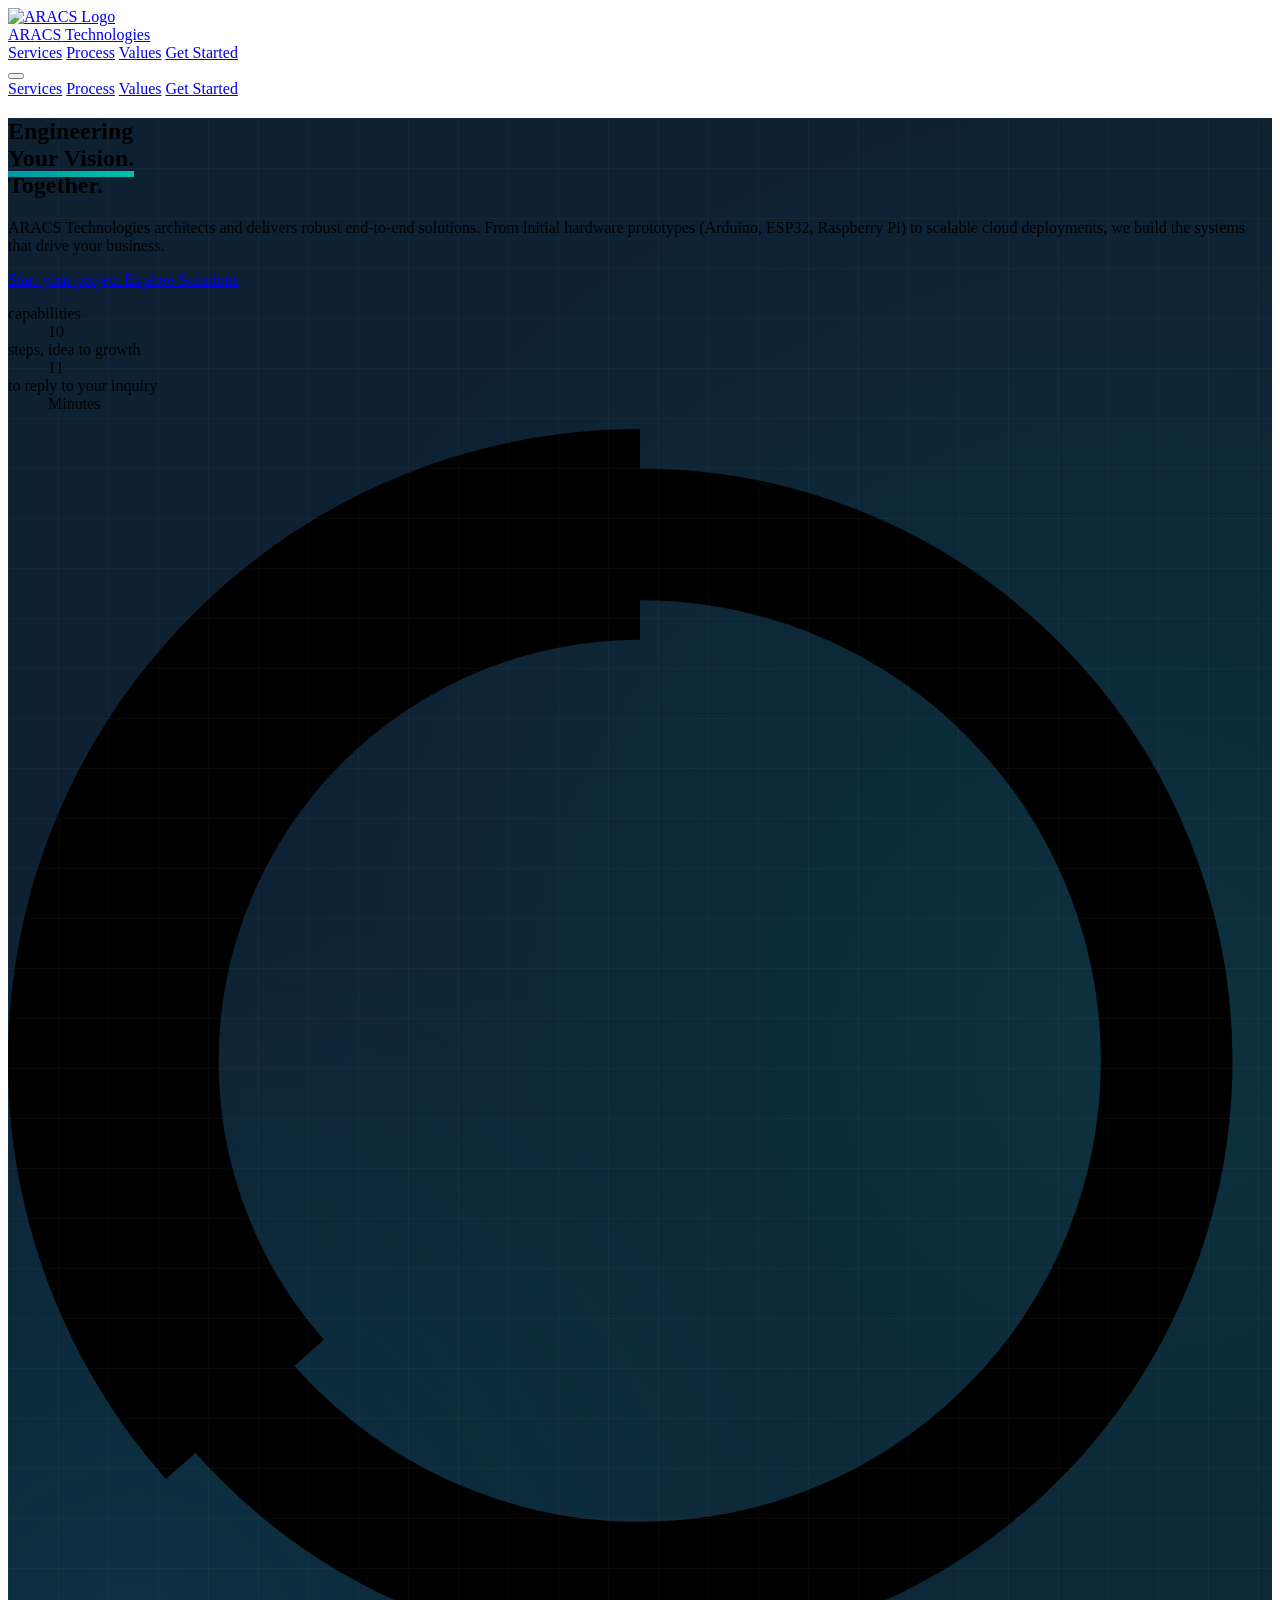
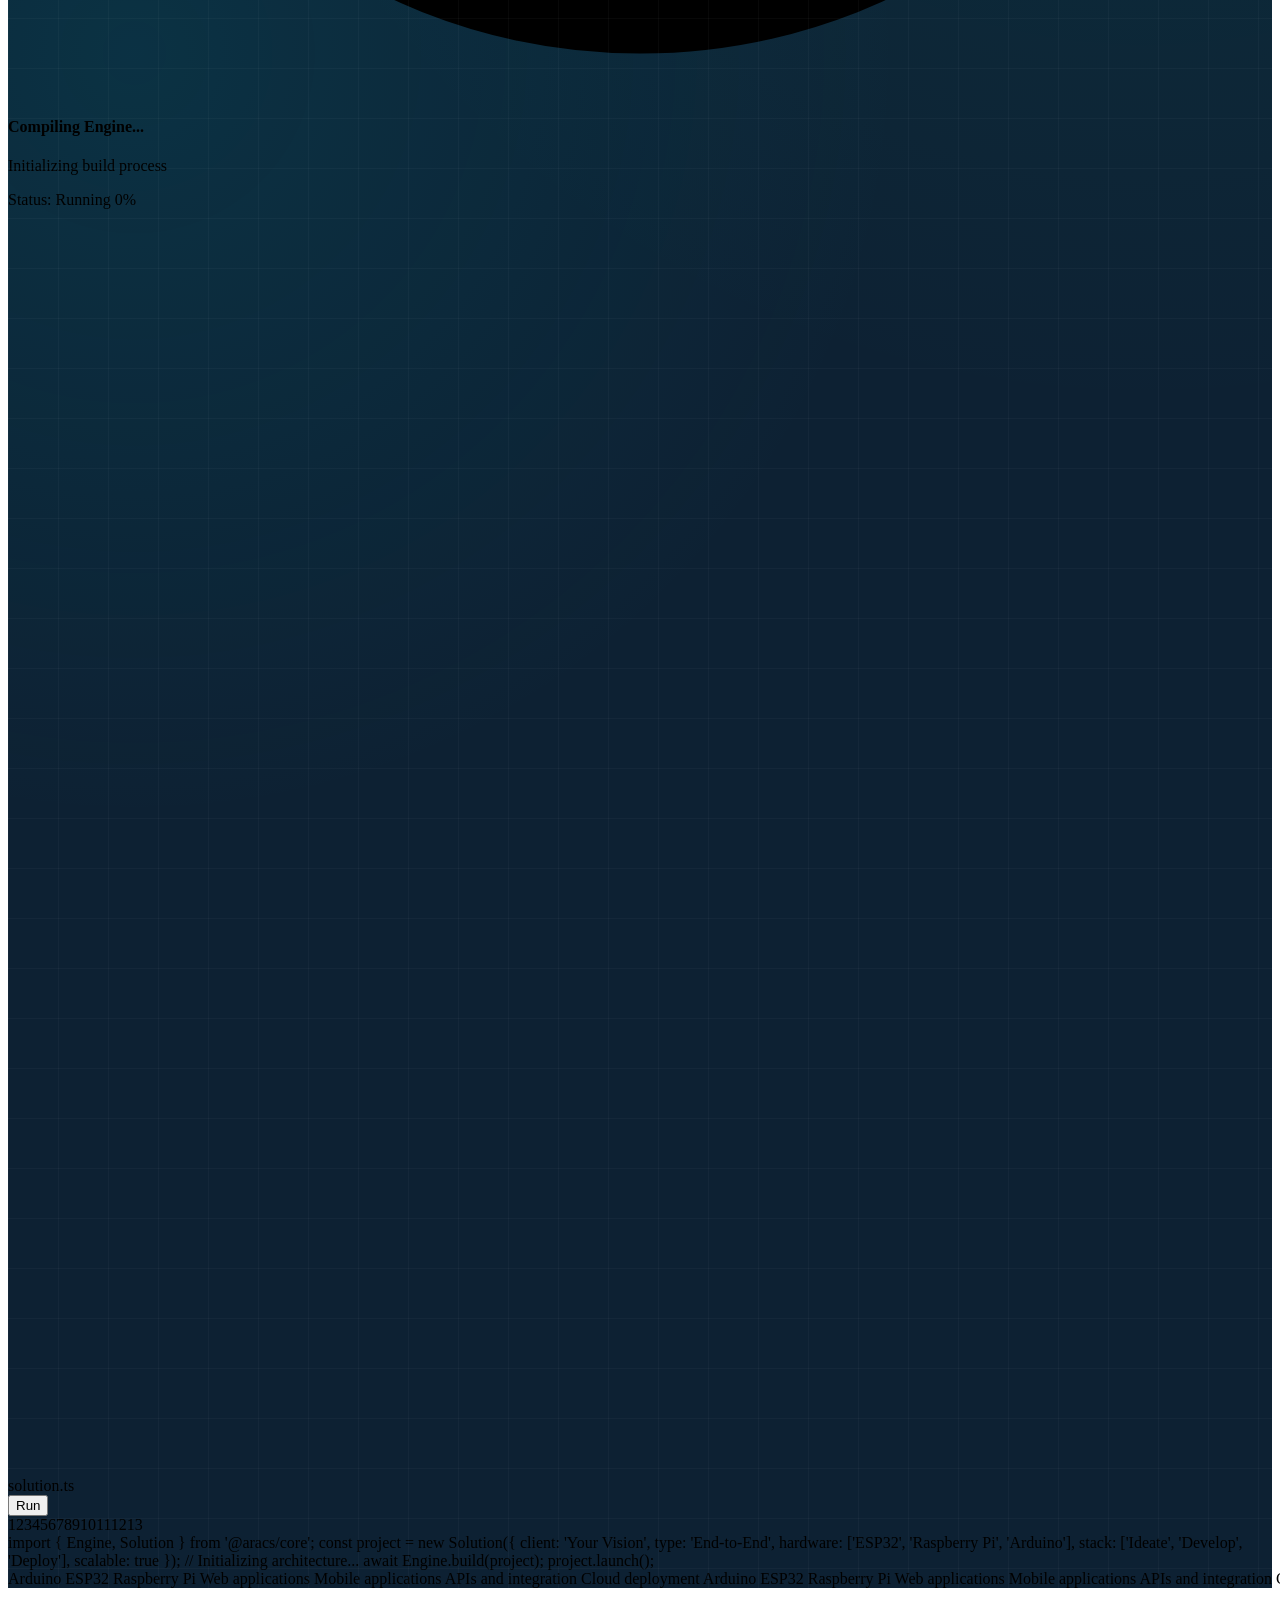
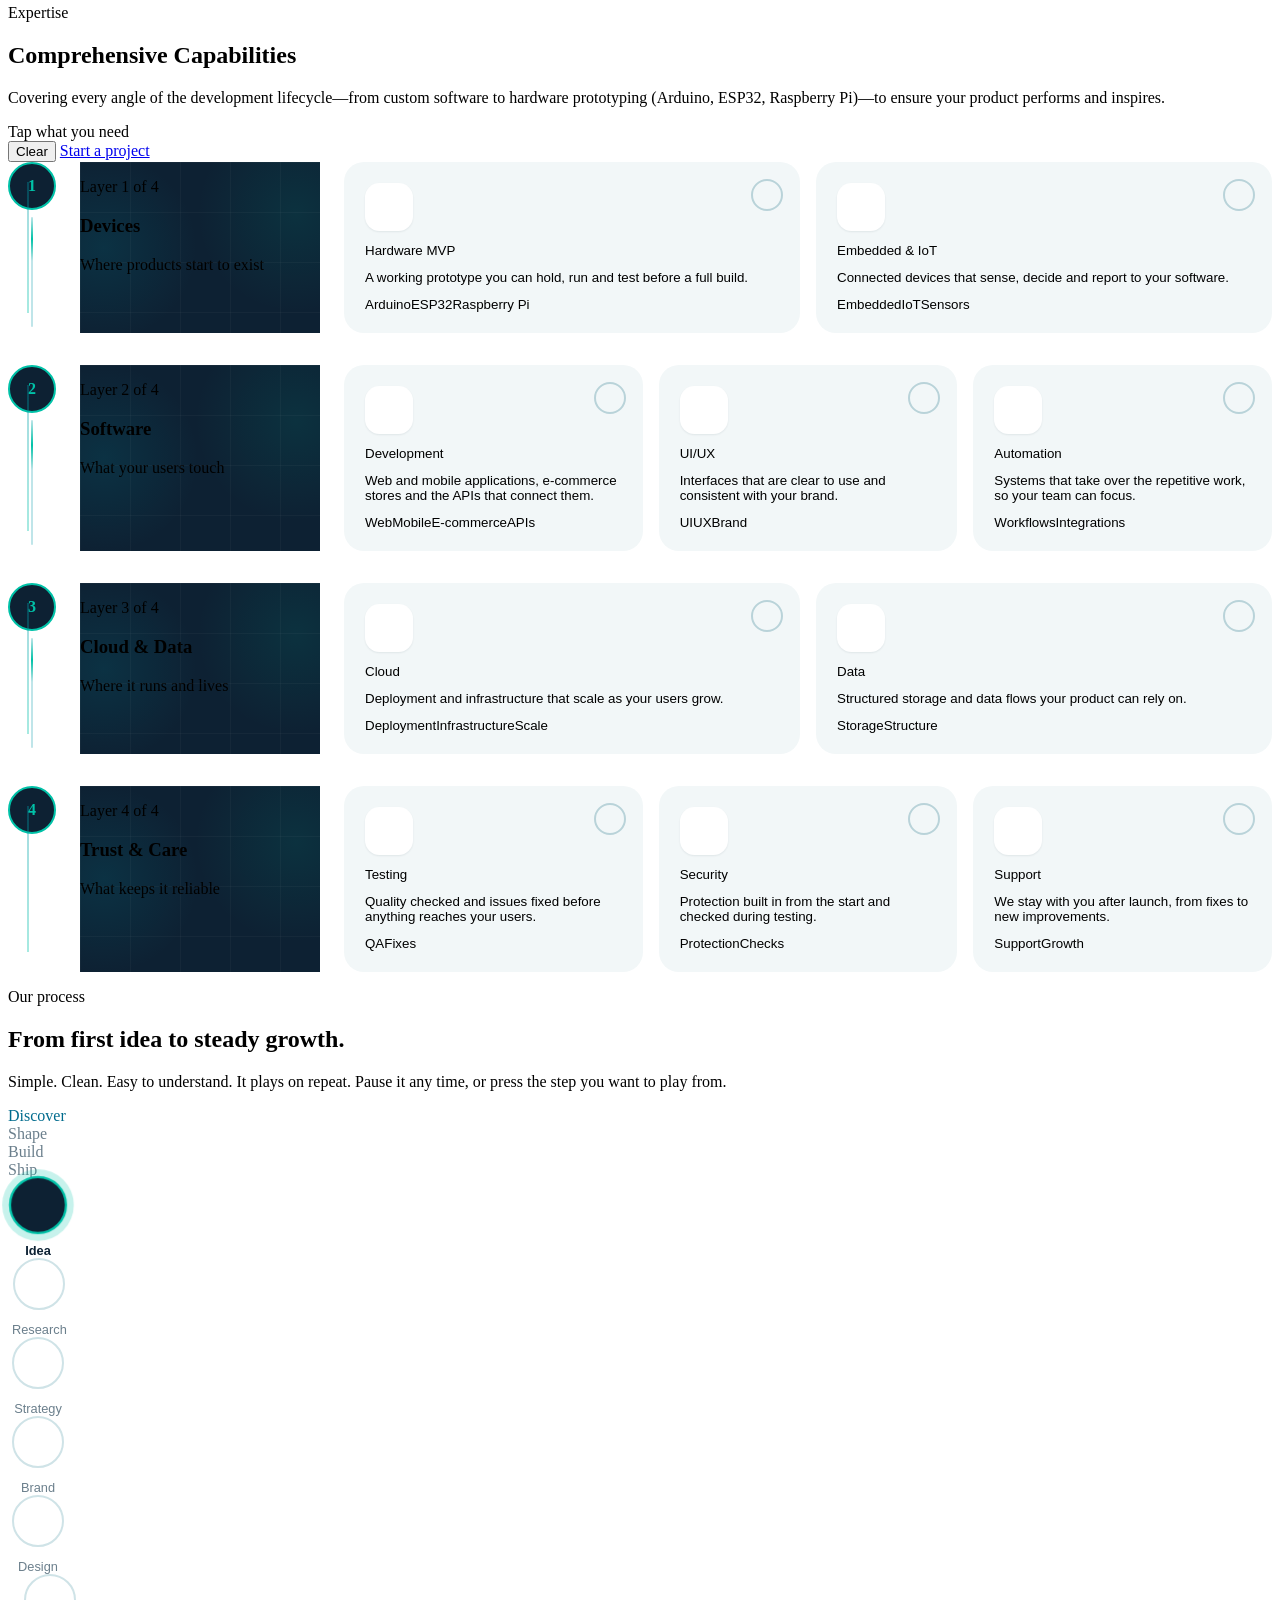
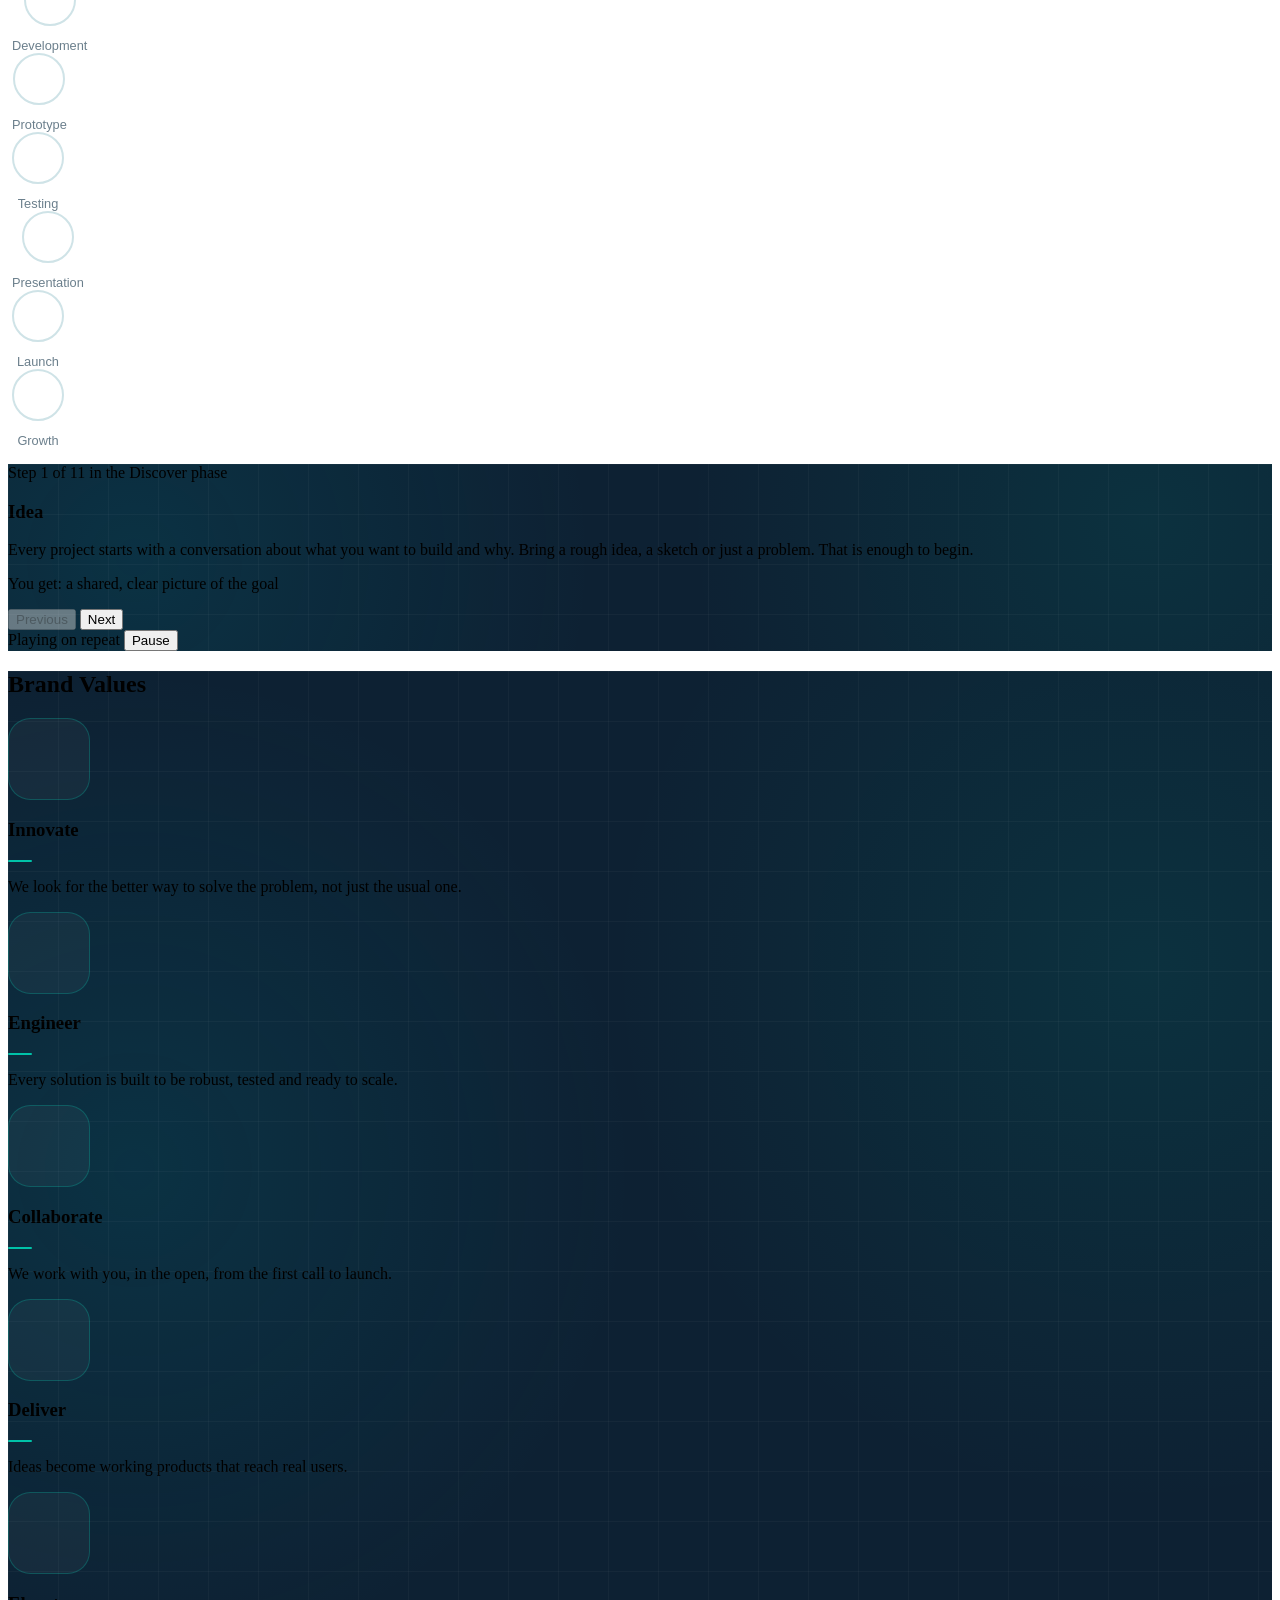
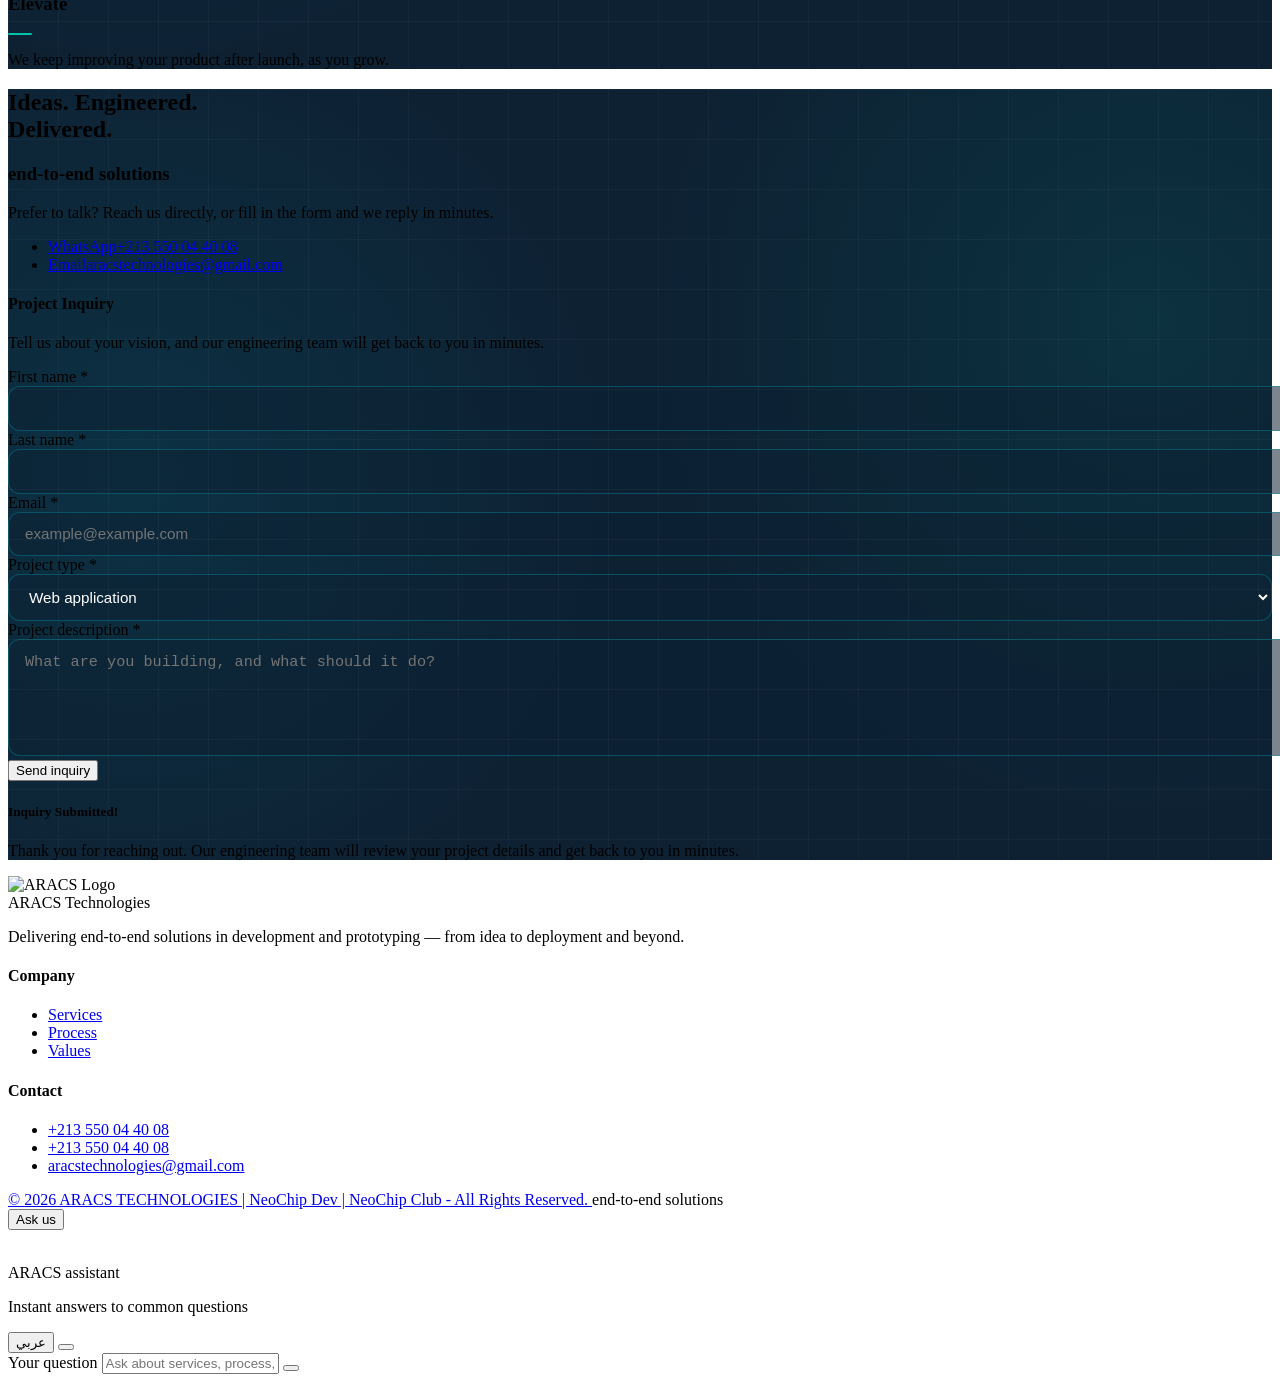
==== index.html @ f32c9858 "Update index.html" ====
<!DOCTYPE html>
<html lang="en" class="scroll-smooth">
<head>
    <meta charset="UTF-8">
    <meta name="viewport" content="width=device-width, initial-scale=1.0">
    <title>ARACS Technologies | End-to-end solutions</title>
    <meta name="description" content="ARACS Technologies delivers end-to-end solutions in development and prototyping — from Arduino, ESP32 and Raspberry Pi hardware to scalable cloud deployments.">
    <meta name="theme-color" content="#0D2133">

    <!-- Favicon -->
    <link rel="icon" type="image/png" href="https://i.ibb.co/TxTcbQ27/Design-sans-titre.png">

    <!-- Google Fonts: Poppins -->
    <link rel="preconnect" href="https://fonts.googleapis.com">
    <link rel="preconnect" href="https://fonts.gstatic.com" crossorigin>
    <link href="https://fonts.googleapis.com/css2?family=Poppins:wght@300;400;500;600;700;800&display=swap" rel="stylesheet">
    <link href="https://fonts.googleapis.com/css2?family=Cairo:wght@400;600;700&display=swap" rel="stylesheet">
    <link rel="stylesheet" href="./style.css">

    <!-- Phosphor Icons -->
    <script src="https://unpkg.com/@phosphor-icons/web"></script>

    <!-- Tailwind CSS -->
    <script src="https://cdn.tailwindcss.com"></script>

    <!-- Tailwind Configuration -->
    <script>
        tailwind.config = {
            theme: {
                extend: {
                    fontFamily: { sans: ['Poppins', 'sans-serif'] },
                    colors: {
                        brand: {
                            blue: '#006B8D',
                            teal: '#0097A7',
                            lightTeal: '#00C2A8',
                            light: '#F2F7F8',
                            navy: '#0D2133',
                        }
                    },
                    animation: {
                        'pulse-slow': 'pulse 4s cubic-bezier(0.4, 0, 0.6, 1) infinite',
                    }
                }
            }
        }
    </script>
</head>
<body class="font-sans text-brand-navy bg-brand-light antialiased selection:bg-brand-lightTeal selection:text-white">

    <!-- Header / Navbar -->
    <nav class="fixed w-full z-50 transition-all duration-300 backdrop-blur-xl bg-white/90 border-b border-gray-100" id="navbar">
        <div class="max-w-[1400px] mx-auto px-6 lg:px-12">
            <div class="flex justify-between items-center h-20 lg:h-24">

                <a href="#" class="flex-shrink-0 flex items-center gap-3.5 group cursor-pointer">
                    <img src="https://i.ibb.co/TxTcbQ27/Design-sans-titre.png" alt="ARACS Logo" class="w-10 h-10 lg:w-[46px] lg:h-[46px] transform group-hover:scale-105 transition-transform duration-300 object-contain">
                    <div class="flex flex-col justify-center pt-1">
                        <span class="text-[22px] lg:text-[26px] font-bold tracking-wide text-brand-blue leading-none">ARACS</span>
                        <span class="text-[9px] lg:text-[10px] font-semibold tracking-[0.22em] text-brand-teal uppercase mt-1">Technologies</span>
                    </div>
                </a>

                <!-- Desktop Menu -->
                <div class="hidden lg:flex items-center space-x-12">
                    <a href="#services" class="text-[15px] font-medium text-brand-navy hover:text-brand-teal transition-colors">Services</a>
                    <a href="#process" class="text-[15px] font-medium text-brand-navy hover:text-brand-teal transition-colors">Process</a>
                    <a href="#values" class="text-[15px] font-medium text-brand-navy hover:text-brand-teal transition-colors">Values</a>
                    <a href="#contact" class="px-8 py-3 rounded-full bg-brand-blue text-white text-[15px] font-semibold hover:bg-brand-teal hover:shadow-lg hover:-translate-y-0.5 transition-all duration-300">
                        Get Started
                    </a>
                </div>

                <!-- Mobile Menu Button -->
                <div class="lg:hidden flex items-center">
                    <button id="mobile-menu-btn" aria-label="Toggle menu" class="p-2 text-brand-navy hover:text-brand-teal transition-colors">
                        <i class="ph ph-list text-3xl"></i>
                    </button>
                </div>
            </div>
        </div>

        <!-- Mobile Dropdown Menu -->
        <div id="mobile-menu" class="hidden lg:hidden bg-white border-t border-gray-100 shadow-2xl absolute w-full left-0 origin-top transform transition-all">
            <div class="px-6 py-8 flex flex-col space-y-4">
                <a href="#services" class="text-lg font-medium text-brand-navy hover:text-brand-teal border-b border-gray-50 pb-4">Services</a>
                <a href="#process" class="text-lg font-medium text-brand-navy hover:text-brand-teal border-b border-gray-50 pb-4">Process</a>
                <a href="#values" class="text-lg font-medium text-brand-navy hover:text-brand-teal border-b border-gray-50 pb-4">Values</a>
                <a href="#contact" class="mt-4 py-4 text-center text-lg font-semibold bg-brand-blue text-white rounded-xl hover:bg-brand-teal transition-colors">Get Started</a>
            </div>
        </div>
    </nav>

    <!-- Hero -->
    <section class="hero-pattern min-h-screen flex flex-col justify-center pt-28 lg:pt-32 pb-0 overflow-hidden">
        <div class="max-w-[1400px] mx-auto w-full px-6 lg:px-12 grid lg:grid-cols-[1.05fr_1fr] gap-14 lg:gap-10 items-center relative z-10 flex-1">

            <!-- Hero Text -->
            <div class="text-center lg:text-left flex flex-col items-center lg:items-start space-y-8">
                <h1 class="rise text-5xl sm:text-6xl lg:text-7xl xl:text-[84px] font-bold text-white leading-[1.05] tracking-tight">
                    Engineering <br class="hidden sm:block">
                    <span class="text-brand-lightTeal trace inline-block">Your Vision.</span><br class="hidden sm:block">
                    Together.
                </h1>

                <p class="rise rise-2 text-lg sm:text-xl text-gray-300 max-w-xl font-light leading-relaxed">
                    ARACS Technologies architects and delivers robust end-to-end solutions. From initial hardware prototypes (Arduino, ESP32, Raspberry Pi) to scalable cloud deployments, we build the systems that drive your business.
                </p>

                <div class="rise rise-3 flex flex-col sm:flex-row w-full sm:w-auto gap-4 pt-2">
                    <a href="#contact" class="w-full sm:w-auto px-8 py-4 rounded-full bg-gradient-to-r from-brand-teal to-brand-lightTeal text-brand-navy font-bold text-center hover:shadow-[0_0_24px_rgba(0,194,168,0.45)] hover:-translate-y-1 transition-all duration-300">
                        Start your project
                    </a>
                    <a href="#services" class="w-full sm:w-auto px-8 py-4 rounded-full bg-transparent border-2 border-brand-blue text-white font-semibold text-center hover:bg-brand-blue/20 hover:border-brand-lightTeal transition-all duration-300">
                        Explore Solutions
                    </a>
                </div>

                <!-- Quick facts (all taken from the real offer) -->
                <dl class="rise rise-4 grid grid-cols-3 gap-6 sm:gap-10 pt-6 border-t border-white/10 w-full max-w-xl">
                    <div>
                        <dt class="text-xs text-gray-400">capabilities</dt>
                        <dd class="text-3xl font-bold text-white">10</dd>
                    </div>
                    <div>
                        <dt class="text-xs text-gray-400">steps, idea to growth</dt>
                        <dd class="text-3xl font-bold text-white">11</dd>
                    </div>
                    <div>
                        <dt class="text-xs text-gray-400">to reply to your inquiry</dt>
                        <dd class="text-3xl font-bold text-white">Minutes</dd>
                    </div>
                </dl>
            </div>

            <!-- Hero Visual (IDE mockup — ids used by main.js) -->
            <div class="hidden lg:flex justify-end relative h-[600px] items-center w-full rise rise-2">
                <div class="absolute w-[420px] h-[420px] bg-brand-teal rounded-full mix-blend-screen filter blur-[120px] opacity-20 animate-pulse-slow"></div>

                <div class="relative w-full max-w-2xl shadow-[0_0_60px_rgba(0,107,141,0.3)] rounded-xl overflow-hidden border border-gray-700/50 bg-[#1e1e1e]">

                    <!-- IDE Central Progress Overlay -->
                    <div id="ide-overlay" class="absolute inset-0 bg-[#1e1e1e]/80 backdrop-blur-sm z-30 flex items-center justify-center transition-opacity duration-500 opacity-0 pointer-events-none">
                        <div id="ide-modal" class="bg-[#252526] border border-gray-600/50 shadow-2xl rounded-xl p-8 w-4/5 max-w-sm flex flex-col items-center transform scale-95 transition-transform duration-500 relative overflow-hidden">
                            <div class="absolute -top-10 -right-10 w-32 h-32 bg-brand-teal/20 rounded-full blur-2xl"></div>

                            <div class="relative w-16 h-16 mb-5 flex items-center justify-center">
                                <svg id="badge-spinner" class="animate-spin text-brand-lightTeal w-full h-full" xmlns="http://www.w3.org/2000/svg" fill="none" viewBox="0 0 24 24">
                                    <circle class="opacity-20" cx="12" cy="12" r="10" stroke="currentColor" stroke-width="2.5"></circle>
                                    <path class="opacity-80" fill="currentColor" d="M4 12a8 8 0 018-8V0C5.373 0 0 5.373 0 12h4zm2 5.291A7.962 7.962 0 014 12H0c0 3.042 1.135 5.824 3 7.938l3-2.647z"></path>
                                </svg>
                                <i id="badge-icon" class="ph ph-terminal-window text-2xl text-white absolute"></i>
                            </div>

                            <h4 id="badge-title" class="text-white font-bold text-lg mb-1 tracking-wide">Compiling Engine...</h4>
                            <p id="badge-desc" class="text-gray-400 text-xs mb-6 font-mono text-center w-full line-clamp-1">Initializing build process</p>

                            <div class="w-full bg-[#1e1e1e] rounded-full h-2 overflow-hidden relative shadow-inner border border-white/5">
                                <div id="badge-progress-bar" class="absolute top-0 left-0 h-full bg-gradient-to-r from-brand-teal to-brand-lightTeal w-0 transition-all shadow-[0_0_10px_#00C2A8]"></div>
                            </div>

                            <div class="w-full flex justify-between mt-3 px-1">
                                <span class="text-[10px] text-gray-500 font-mono tracking-widest uppercase">Status: <span id="badge-status-text" class="text-brand-lightTeal ml-1 font-bold">Running</span></span>
                                <span id="badge-percentage" class="text-[10px] text-white font-mono font-bold tracking-widest">0%</span>
                            </div>
                        </div>
                    </div>

                    <!-- Animated Mouse Cursor SVG -->
                    <svg id="mock-cursor" class="absolute z-50 w-6 h-6 opacity-0 pointer-events-none drop-shadow-lg transition-all" style="top: 80%; left: 80%; transition-duration: 800ms; transition-timing-function: cubic-bezier(0.25, 1, 0.5, 1); transform-origin: top left;" viewBox="0 0 24 24" fill="none" xmlns="http://www.w3.org/2000/svg">
                        <path d="M5.5 3.21V20.8c0 .45.54.67.85.35l4.86-4.86a.5.5 0 0 1 .35-.15h6.43c.45 0 .67-.54.35-.85L6.35 2.85a.5.5 0 0 0-.85.35Z" fill="white" stroke="#0D2133" stroke-width="1.5" stroke-linejoin="round"/>
                    </svg>

                    <!-- IDE Header -->
                    <div class="bg-[#2d2d2d] px-4 py-3 flex items-center justify-between border-b border-black/50 relative z-10">
                        <div class="flex space-x-2 w-24">
                            <div class="w-3 h-3 rounded-full bg-[#ff5f56]"></div>
                            <div class="w-3 h-3 rounded-full bg-[#ffbd2e]"></div>
                            <div class="w-3 h-3 rounded-full bg-[#27c93f]"></div>
                        </div>
                        <div class="text-xs text-gray-400 font-mono tracking-wider flex items-center gap-2">
                            <i class="ph ph-file-code text-brand-teal"></i> solution.ts
                        </div>
                        <div class="w-24 flex justify-end">
                            <button id="ide-run-btn" class="flex items-center gap-1.5 text-[10px] uppercase font-bold tracking-wider text-brand-lightTeal bg-brand-lightTeal/10 px-3 py-1.5 rounded border border-brand-lightTeal/20 transition-all duration-150 origin-center">
                                <i class="ph ph-play-fill text-[11px]"></i> Run
                            </button>
                        </div>
                    </div>

                    <!-- IDE Body -->
                    <div class="p-6 text-[15px] font-mono leading-relaxed flex overflow-hidden h-[320px] relative z-10">
                        <div class="text-gray-600 text-right pr-6 select-none flex flex-col border-r border-gray-700/50 mr-6">
                            <span>1</span><span>2</span><span>3</span><span>4</span><span>5</span><span>6</span><span>7</span><span>8</span><span>9</span><span>10</span><span>11</span><span>12</span><span>13</span>
                        </div>
                        <div class="text-gray-300 whitespace-pre flex-1 relative"><span id="code-block"><span class="text-[#c678dd]">import</span> { <span class="text-[#e5c07b]">Engine</span>, <span class="text-[#e5c07b]">Solution</span> } <span class="text-[#c678dd]">from</span> <span class="text-[#98c379]">'@aracs/core'</span>;

<span class="text-[#56b6c2]">const</span> <span class="text-[#e06c75]">project</span> <span class="text-[#56b6c2]">=</span> <span class="text-[#c678dd]">new</span> <span class="text-[#e5c07b]">Solution</span>({
  <span class="text-[#d19a66]">client</span>: <span class="text-[#98c379]">'Your Vision'</span>,
  <span class="text-[#d19a66]">type</span>: <span class="text-[#98c379]">'End-to-End'</span>,
  <span class="text-[#d19a66]">hardware</span>: [<span class="text-[#98c379]">'ESP32'</span>, <span class="text-[#98c379]">'Raspberry Pi'</span>, <span class="text-[#98c379]">'Arduino'</span>],
  <span class="text-[#d19a66]">stack</span>: [<span class="text-[#98c379]">'Ideate'</span>, <span class="text-[#98c379]">'Develop'</span>, <span class="text-[#98c379]">'Deploy'</span>],
  <span class="text-[#d19a66]">scalable</span>: <span class="text-[#d19a66]">true</span>
});

<span class="text-[#5c6370] italic">// Initializing architecture...</span>
<span class="text-[#c678dd]">await</span> <span class="text-[#e5c07b]">Engine</span>.<span class="text-[#61afef]">build</span>(<span class="text-[#e06c75]">project</span>);
<span class="text-[#e06c75]">project</span>.<span class="text-[#61afef]">launch</span>();</span><span id="ide-cursor" class="animate-pulse inline-block w-2.5 h-[1.2em] bg-brand-lightTeal align-middle ml-[2px]"></span></div>
                    </div>
                </div>
            </div>
        </div>

        <!-- Scope ticker: what we build, from chip to cloud -->
        <div class="relative z-10 mt-14 lg:mt-10 border-t border-white/10 bg-black/10 overflow-hidden" aria-hidden="true">
            <div class="drift flex items-center gap-12 py-5 text-gray-400 text-sm font-medium whitespace-nowrap">
                <span class="flex items-center gap-2"><i class="ph ph-cpu text-brand-lightTeal text-xl"></i> Arduino</span>
                <span class="flex items-center gap-2"><i class="ph ph-wifi-high text-brand-lightTeal text-xl"></i> ESP32</span>
                <span class="flex items-center gap-2"><i class="ph ph-circuitry text-brand-lightTeal text-xl"></i> Raspberry Pi</span>
                <span class="flex items-center gap-2"><i class="ph ph-globe text-brand-lightTeal text-xl"></i> Web applications</span>
                <span class="flex items-center gap-2"><i class="ph ph-device-mobile text-brand-lightTeal text-xl"></i> Mobile applications</span>
                <span class="flex items-center gap-2"><i class="ph ph-plugs-connected text-brand-lightTeal text-xl"></i> APIs and integration</span>
                <span class="flex items-center gap-2"><i class="ph ph-cloud text-brand-lightTeal text-xl"></i> Cloud deployment</span>
                <span class="flex items-center gap-2"><i class="ph ph-cpu text-brand-lightTeal text-xl"></i> Arduino</span>
                <span class="flex items-center gap-2"><i class="ph ph-wifi-high text-brand-lightTeal text-xl"></i> ESP32</span>
                <span class="flex items-center gap-2"><i class="ph ph-circuitry text-brand-lightTeal text-xl"></i> Raspberry Pi</span>
                <span class="flex items-center gap-2"><i class="ph ph-globe text-brand-lightTeal text-xl"></i> Web applications</span>
                <span class="flex items-center gap-2"><i class="ph ph-device-mobile text-brand-lightTeal text-xl"></i> Mobile applications</span>
                <span class="flex items-center gap-2"><i class="ph ph-plugs-connected text-brand-lightTeal text-xl"></i> APIs and integration</span>
                <span class="flex items-center gap-2"><i class="ph ph-cloud text-brand-lightTeal text-xl"></i> Cloud deployment</span>
            </div>
        </div>
    </section>

    <!-- Services: "chip to cloud" capability stack (logic in main.js) -->
    <section id="services" class="py-24 lg:py-32 bg-white">
        <div class="max-w-[1400px] mx-auto px-6 lg:px-12">
            <div class="grid lg:grid-cols-2 gap-6 lg:gap-16 items-end mb-12 lg:mb-14">
                <div>
                    <p class="text-brand-teal font-semibold mb-3">Expertise</p>
                    <h2 class="text-4xl md:text-5xl font-bold text-brand-navy leading-tight">Comprehensive Capabilities</h2>
                </div>
                <p class="text-gray-500 text-lg">Covering every angle of the development lifecycle—from custom software to hardware prototyping (Arduino, ESP32, Raspberry Pi)—to ensure your product performs and inspires.</p>
            </div>

            <!-- Your stack: fills as capabilities are ticked -->
            <div id="stack-bar" class="sticky top-[5.5rem] lg:top-28 z-30 mb-10">
                <div class="rounded-2xl bg-white/95 backdrop-blur border border-gray-200 shadow-lg px-4 sm:px-5 py-3 flex flex-wrap items-center gap-3">
                    <div class="flex items-center gap-2 text-brand-navy font-semibold">
                        <i class="ph ph-stack text-xl text-brand-teal"></i>
                        <span id="stack-count" aria-live="polite">Tap what you need</span>
                    </div>
                    <div id="stack-chips" class="hidden sm:flex flex-wrap gap-2 flex-1 min-w-0"></div>
                    <div class="ml-auto flex items-center gap-3">
                        <button id="stack-clear" type="button" class="hidden text-sm font-medium text-gray-500 hover:text-brand-navy transition-colors">Clear</button>
                        <a id="stack-cta" href="#contact" class="inline-flex items-center gap-2 px-5 py-2.5 rounded-full bg-gradient-to-r from-brand-teal to-brand-lightTeal text-brand-navy font-bold text-sm hover:shadow-[0_0_20px_rgba(0,194,168,0.45)] transition-all duration-300"><span>Start a project</span> <i class="ph ph-arrow-right"></i></a>
                    </div>
                </div>
            </div>

            <div id="stack"></div>
        </div>
    </section>

    <!-- Process: interactive stepper (logic in main.js) -->
    <section id="process" class="py-24 lg:py-32 bg-brand-light">
        <div class="max-w-[1400px] mx-auto px-6 lg:px-12">
            <div class="max-w-2xl mb-14 lg:mb-16">
                <p class="text-brand-teal font-semibold mb-3">Our process</p>
                <h2 class="text-4xl md:text-5xl font-bold text-brand-navy leading-tight mb-5">From first idea to steady growth.</h2>
                <p class="text-gray-500 text-lg">Simple. Clean. Easy to understand. It plays on repeat. Pause it any time, or press the step you want to play from.</p>
            </div>

            <div id="proc">
                <div id="proc-scroll" class="overflow-x-auto pb-4 -mx-6 px-6 lg:mx-0 lg:px-0">
                    <div class="min-w-[900px] lg:min-w-0">
                        <div class="flex mb-5 text-sm font-semibold" id="proc-phases">
                            <div data-phase="0" style="flex:3" class="proc-phase pb-2 border-b-2">Discover</div>
                            <div data-phase="1" style="flex:2" class="proc-phase pb-2 border-b-2">Shape</div>
                            <div data-phase="2" style="flex:3" class="proc-phase pb-2 border-b-2">Build</div>
                            <div data-phase="3" style="flex:3" class="proc-phase pb-2 border-b-2">Ship</div>
                        </div>
                        <div class="relative">
                            <div class="absolute top-6 h-[3px] rounded bg-brand-teal/20" style="left:4.545%; right:4.545%;">
                                <div id="proc-fill" class="h-full rounded bg-gradient-to-r from-brand-teal to-brand-lightTeal" style="width:0%; transition:width .5s cubic-bezier(.22,1,.36,1)"></div>
                            </div>
                            <div id="proc-nodes" role="tablist" aria-label="Project steps" class="relative flex"></div>
                        </div>
                    </div>
                </div>

                <div class="mt-8 rounded-3xl bg-brand-navy hero-pattern overflow-hidden">
                    <div id="proc-bar" class="absolute top-0 left-0 h-1 bg-brand-lightTeal z-10" style="width:0"></div>
                    <div class="relative z-10 p-7 md:p-10 grid md:grid-cols-[auto_1fr] gap-7 md:gap-10 items-start">
                        <div id="proc-icon" class="w-20 h-20 rounded-2xl bg-white/10 text-brand-lightTeal flex items-center justify-center"><i class="ph ph-lightbulb text-5xl"></i></div>
                        <div id="proc-panel" role="tabpanel" aria-live="polite" class="proc-panel">
                            <p class="text-brand-lightTeal font-semibold text-sm mb-2"><span id="proc-count">Step 1 of 11</span> <span class="text-gray-400 font-normal">in the</span> <span id="proc-phase" class="text-gray-300 font-medium">Discover</span> <span class="text-gray-400 font-normal">phase</span></p>
                            <h3 id="proc-title" class="text-3xl md:text-4xl font-bold text-white mb-3">Idea</h3>
                            <p id="proc-desc" class="text-gray-300 text-lg max-w-2xl mb-5"></p>
                            <p class="flex items-start gap-2 text-white font-medium"><i class="ph ph-check-circle text-brand-lightTeal text-2xl flex-shrink-0"></i><span><span class="text-gray-400 font-normal">You get: </span><span id="proc-out"></span></span></p>
                        </div>
                    </div>
                    <div class="relative z-10 px-7 md:px-10 pb-7 md:pb-8 flex flex-wrap items-center gap-3">
                        <button id="proc-prev" type="button" class="px-5 py-2.5 rounded-full border border-white/20 text-white font-medium hover:border-brand-lightTeal hover:text-brand-lightTeal transition-colors flex items-center gap-2 disabled:opacity-30 disabled:pointer-events-none"><i class="ph ph-arrow-left"></i> Previous</button>
                        <button id="proc-next" type="button" class="px-5 py-2.5 rounded-full bg-brand-lightTeal text-brand-navy font-semibold hover:bg-white transition-colors flex items-center gap-2 disabled:opacity-30 disabled:pointer-events-none">Next <i class="ph ph-arrow-right"></i></button>
                        <div class="ml-auto flex items-center gap-4">
                            <span id="proc-status" class="hidden sm:flex items-center gap-1.5 text-sm text-gray-400"><i class="ph ph-repeat"></i><span>Playing on repeat</span></span>
                            <button id="proc-play" type="button" class="px-5 py-2.5 rounded-full border border-white/20 text-white font-medium hover:border-brand-lightTeal hover:text-brand-lightTeal transition-colors flex items-center gap-2"><i class="ph ph-pause"></i> <span>Pause</span></button>
                        </div>
                    </div>
                </div>
            </div>
        </div>
    </section>

    <!-- Brand Values -->
    <section id="values" class="py-24 lg:py-28 bg-brand-navy hero-pattern">
        <div class="max-w-[1400px] mx-auto px-6 lg:px-12 relative z-10">
            <h2 class="text-3xl md:text-4xl font-bold text-white mb-14 lg:mb-16">Brand Values</h2>

            <div class="grid grid-cols-2 lg:grid-cols-5 gap-x-8 gap-y-14">
                <div class="val-card">
                    <div class="val-icon" data-fx="bulb"><i class="ph ph-lightbulb"></i></div>
                    <h3 class="val-title text-xl font-bold text-white mt-6 mb-2">Innovate</h3>
                    <span class="val-line"></span>
                    <p class="text-gray-400 text-[15px] max-w-[16rem]">We look for the better way to solve the problem, not just the usual one.</p>
                </div>
                <div class="val-card">
                    <div class="val-icon" data-fx="gear"><i class="ph ph-gear"></i></div>
                    <h3 class="val-title text-xl font-bold text-white mt-6 mb-2">Engineer</h3>
                    <span class="val-line"></span>
                    <p class="text-gray-400 text-[15px] max-w-[16rem]">Every solution is built to be robust, tested and ready to scale.</p>
                </div>
                <div class="val-card">
                    <div class="val-icon" data-fx="users"><i class="ph ph-users"></i></div>
                    <h3 class="val-title text-xl font-bold text-white mt-6 mb-2">Collaborate</h3>
                    <span class="val-line"></span>
                    <p class="text-gray-400 text-[15px] max-w-[16rem]">We work with you, in the open, from the first call to launch.</p>
                </div>
                <div class="val-card">
                    <div class="val-icon" data-fx="rocket"><i class="ph ph-rocket"></i></div>
                    <h3 class="val-title text-xl font-bold text-white mt-6 mb-2">Deliver</h3>
                    <span class="val-line"></span>
                    <p class="text-gray-400 text-[15px] max-w-[16rem]">Ideas become working products that reach real users.</p>
                </div>
                <div class="val-card">
                    <div class="val-icon" data-fx="chart"><i class="ph ph-chart-bar"></i></div>
                    <h3 class="val-title text-xl font-bold text-white mt-6 mb-2">Elevate</h3>
                    <span class="val-line"></span>
                    <p class="text-gray-400 text-[15px] max-w-[16rem]">We keep improving your product after launch, as you grow.</p>
                </div>
            </div>
        </div>
    </section>

    <!-- Contact -->
    <section class="hero-pattern py-24 lg:py-32 relative overflow-hidden" id="contact">
        <div class="max-w-[1400px] mx-auto px-6 lg:px-12 relative z-10 grid lg:grid-cols-[1fr_1.1fr] gap-14 lg:gap-20 items-start">

            <!-- Left: pitch + direct channels -->
            <div class="lg:sticky lg:top-32">
                <h2 class="text-5xl md:text-6xl font-bold text-white mb-6 leading-[1.08] tracking-tight">
                    Ideas. <span class="text-brand-lightTeal">Engineered.</span> <br>
                    Delivered.
                </h2>
                <div class="flex items-center gap-5 mb-10">
                    <div class="h-px w-12 bg-brand-lightTeal"></div>
                    <h3 class="text-xl font-medium text-brand-lightTeal italic">end-to-end solutions</h3>
                </div>
                <p class="text-gray-300 text-lg max-w-md mb-10">Prefer to talk? Reach us directly, or fill in the form and we reply in minutes.</p>

                <ul class="space-y-4">
                    <li>
                        <a href="https://wa.me/213550044008" target="_blank" rel="noopener noreferrer" class="group flex items-center gap-4 p-4 rounded-2xl bg-white/5 border border-white/10 hover:border-brand-lightTeal/50 transition-colors">
                            <span class="w-11 h-11 flex-shrink-0 rounded-full bg-brand-lightTeal/15 text-brand-lightTeal flex items-center justify-center"><i class="ph ph-whatsapp-logo text-2xl"></i></span>
                            <span><span class="block text-white font-semibold">WhatsApp</span><span class="text-gray-400 text-sm">+213 550 04 40 08</span></span>
                        </a>
                    </li>
                    <li>
                        <a href="mailto:aracstechnologies@gmail.com" class="group flex items-center gap-4 p-4 rounded-2xl bg-white/5 border border-white/10 hover:border-brand-lightTeal/50 transition-colors">
                            <span class="w-11 h-11 flex-shrink-0 rounded-full bg-brand-lightTeal/15 text-brand-lightTeal flex items-center justify-center"><i class="ph ph-envelope text-2xl"></i></span>
                            <span><span class="block text-white font-semibold">Email</span><span class="text-gray-400 text-sm">aracstechnologies@gmail.com</span></span>
                        </a>
                    </li>
                </ul>
            </div>

            <!-- Right: form card -->
            <div class="bg-white/5 p-7 md:p-10 rounded-3xl backdrop-blur-md border border-white/10">
                <div class="mb-8">
                    <h4 class="text-2xl md:text-3xl font-bold text-white mb-2">Project Inquiry</h4>
                    <p class="text-gray-400">Tell us about your vision, and our engineering team will get back to you in minutes.</p>
                </div>

                <form id="contact-form" class="w-full text-left space-y-6">
                    <!-- Spam honeypot -->
                    <div style="position:absolute; left:-9999px; top:auto; width:1px; height:1px; overflow:hidden;" aria-hidden="true">
                        <label>Website
                            <input type="text" name="_gotcha" tabindex="-1" autocomplete="off">
                        </label>
                    </div>

                    <div class="grid grid-cols-1 md:grid-cols-2 gap-4">
                        <div>
                            <label for="first_name" class="block text-sm font-semibold text-white mb-2">First name <span class="text-red-400">*</span></label>
                            <input id="first_name" type="text" name="first_name" required autocomplete="given-name" class="field">
                        </div>
                        <div>
                            <label for="last_name" class="block text-sm font-semibold text-white mb-2">Last name <span class="text-red-400">*</span></label>
                            <input id="last_name" type="text" name="last_name" required autocomplete="family-name" class="field">
                        </div>
                    </div>

                    <div class="grid grid-cols-1 md:grid-cols-2 gap-4">
                        <div>
                            <label for="email" class="block text-sm font-semibold text-white mb-2">Email <span class="text-red-400">*</span></label>
                            <input id="email" type="email" name="email" required autocomplete="email" placeholder="example@example.com" class="field placeholder-gray-500">
                        </div>
                        <div>
                            <label for="project_type" class="block text-sm font-semibold text-white mb-2">Project type <span class="text-red-400">*</span></label>
                            <div class="relative">
                                <select id="project_type" name="project_type" required class="field appearance-none pr-10">
                                    <option value="Business Landing Page" class="bg-brand-navy text-white">Business Landing Page</option>
                                    <option value="Web application" selected class="bg-brand-navy text-white">Web application</option>
                                    <option value="Mobile application" class="bg-brand-navy text-white">Mobile application</option>
                                    <option value="E-commerce store" class="bg-brand-navy text-white">E-commerce store</option>
                                    <option value="API development and integration" class="bg-brand-navy text-white">API development and integration</option>
                                    <option value="Hardware Prototyping" class="bg-brand-navy text-white">Hardware Prototyping</option>
                                    <option value="Automation Solutions" class="bg-brand-navy text-white">Automation Solutions</option>
                                    <option value="Cloud & Infrastructure" class="bg-brand-navy text-white">Cloud &amp; Infrastructure</option>
                                    <option value="Consulting & Technical Architecture" class="bg-brand-navy text-white">Consulting &amp; Technical Architecture</option>
                                    <option value="Quality assurance & Testing" class="bg-brand-navy text-white">Quality assurance &amp; Testing</option>
                                    <option value="UI/UX Design" class="bg-brand-navy text-white">UI/UX Design</option>
                                    <option value="Other" class="bg-brand-navy text-white">Other</option>
                                </select>
                                <div class="pointer-events-none absolute inset-y-0 right-0 flex items-center pr-4 text-gray-400">
                                    <i class="ph ph-caret-down text-lg"></i>
                                </div>
                            </div>
                        </div>
                    </div>

                    <div>
                        <label for="project_description" class="block text-sm font-semibold text-white mb-2">Project description <span class="text-red-400">*</span></label>
                        <textarea id="project_description" name="project_description" required rows="5" placeholder="What are you building, and what should it do?" class="field placeholder-gray-500 resize-y"></textarea>
                    </div>

                    <button type="submit" class="w-full flex items-center justify-center gap-2 px-10 py-4 rounded-xl bg-brand-lightTeal text-brand-navy font-bold text-[17px] hover:bg-brand-teal hover:text-white transition-all duration-300 shadow-lg hover:shadow-brand-lightTeal/20 disabled:opacity-70">
                        Send inquiry
                    </button>
                </form>

                <!-- Success Message -->
                <div id="form-success-message" class="hidden flex-col items-center justify-center p-8 bg-brand-teal/10 border border-brand-lightTeal/30 rounded-2xl text-center transition-all duration-500">
                    <div class="w-16 h-16 rounded-full bg-brand-lightTeal/20 flex items-center justify-center text-brand-lightTeal mb-4">
                        <i class="ph ph-check-circle text-4xl"></i>
                    </div>
                    <h5 class="text-2xl font-bold text-white mb-2">Inquiry Submitted!</h5>
                    <p class="text-gray-300 max-w-md">Thank you for reaching out. Our engineering team will review your project details and get back to you in minutes.</p>
                </div>
            </div>
        </div>
    </section>

    <!-- Footer -->
    <footer class="bg-brand-navy border-t border-white/5 pt-20 pb-10">
        <div class="max-w-[1400px] mx-auto px-6 lg:px-12">
            <div class="grid grid-cols-1 md:grid-cols-2 lg:grid-cols-4 gap-12 lg:gap-16 mb-16">

                <div class="col-span-1 md:col-span-2">
                    <div class="flex items-center gap-3.5 mb-8">
                        <img src="https://i.ibb.co/TxTcbQ27/Design-sans-titre.png" alt="ARACS Logo" class="w-10 h-10 object-contain">
                        <div class="flex flex-col text-white justify-center">
                            <span class="text-2xl font-bold tracking-wide leading-none">ARACS</span>
                            <span class="text-[10px] font-semibold tracking-[0.2em] text-brand-lightTeal uppercase mt-1">Technologies</span>
                        </div>
                    </div>
                    <p class="text-gray-400 text-[15px] max-w-md mb-8 leading-relaxed">
                        Delivering end-to-end solutions in development and prototyping — from idea to deployment and beyond.
                    </p>
                    <div class="flex space-x-4">
                        <a href="https://www.linkedin.com/in/aracs-technologies-646984419/" target="_blank" rel="noopener noreferrer" class="w-12 h-12 rounded-full bg-white/5 flex items-center justify-center text-brand-lightTeal hover:bg-brand-teal hover:text-white transition-all hover:-translate-y-1" title="LinkedIn" aria-label="LinkedIn">
                            <i class="ph ph-linkedin-logo text-2xl"></i>
                        </a>
                        <a href="https://www.instagram.com/aracstech" target="_blank" rel="noopener noreferrer" class="w-12 h-12 rounded-full bg-white/5 flex items-center justify-center text-brand-lightTeal hover:bg-brand-teal hover:text-white transition-all hover:-translate-y-1" title="Instagram" aria-label="Instagram">
                            <i class="ph ph-instagram-logo text-2xl"></i>
                        </a>
                        <a href="https://www.facebook.com/profile.php?id=61591379255784" target="_blank" rel="noopener noreferrer" class="w-12 h-12 rounded-full bg-white/5 flex items-center justify-center text-brand-lightTeal hover:bg-brand-teal hover:text-white transition-all hover:-translate-y-1" title="Facebook" aria-label="Facebook">
                            <i class="ph ph-facebook-logo text-2xl"></i>
                        </a>
                        <a href="https://www.github.com/aracs" target="_blank" rel="noopener noreferrer" class="w-12 h-12 rounded-full bg-white/5 flex items-center justify-center text-brand-lightTeal hover:bg-brand-teal hover:text-white transition-all hover:-translate-y-1" title="GitHub" aria-label="GitHub">
                            <i class="ph ph-github-logo text-2xl"></i>
                        </a>
                        <a href="https://wa.me/213550044008" target="_blank" rel="noopener noreferrer" class="w-12 h-12 rounded-full bg-white/5 flex items-center justify-center text-brand-lightTeal hover:bg-brand-teal hover:text-white transition-all hover:-translate-y-1" title="WhatsApp" aria-label="WhatsApp">
                            <i class="ph ph-whatsapp-logo text-2xl"></i>
                        </a>
                    </div>
                </div>

                <div>
                    <h4 class="text-white font-bold mb-6 text-lg">Company</h4>
                    <ul class="space-y-4">
                        <li><a href="#services" class="text-gray-400 hover:text-brand-lightTeal text-[15px] transition-colors">Services</a></li>
                        <li><a href="#process" class="text-gray-400 hover:text-brand-lightTeal text-[15px] transition-colors">Process</a></li>
                        <li><a href="#values" class="text-gray-400 hover:text-brand-lightTeal text-[15px] transition-colors">Values</a></li>
                    </ul>
                </div>

                <div>
                    <h4 class="text-white font-bold mb-6 text-lg">Contact</h4>
                    <ul class="space-y-4">
                        <li class="flex items-center gap-4 text-gray-400 text-[15px]">
                            <div class="w-8 h-8 flex-shrink-0 rounded-full bg-white/5 flex items-center justify-center text-brand-teal"><i class="ph ph-phone text-base"></i></div>
                            <a href="tel:+213550044008" class="hover:text-brand-lightTeal transition-colors">+213 550 04 40 08</a>
                        </li>
                        <li class="flex items-center gap-4 text-gray-400 text-[15px]">
                            <div class="w-8 h-8 flex-shrink-0 rounded-full bg-white/5 flex items-center justify-center text-brand-teal"><i class="ph ph-whatsapp-logo text-base"></i></div>
                            <a href="https://wa.me/213550044008" target="_blank" rel="noopener noreferrer" class="hover:text-brand-lightTeal transition-colors">+213 550 04 40 08</a>
                        </li>
                        <li class="flex items-center gap-4 text-gray-400 text-[15px]">
                            <div class="w-8 h-8 flex-shrink-0 rounded-full bg-white/5 flex items-center justify-center text-brand-teal"><i class="ph ph-envelope text-base"></i></div>
                            <a href="mailto:aracstechnologies@gmail.com" class="break-all hover:text-brand-lightTeal transition-colors">aracstechnologies@gmail.com</a>
                        </li>
                    </ul>
                </div>
            </div>

            <div class="border-t border-white/10 pt-8 flex flex-col md:flex-row justify-between items-center gap-6">
                <a href="https://neochipclub.oneapp.dev" target="_blank" rel="noopener noreferrer" class="text-gray-500 text-[14px] hover:text-brand-lightTeal transition-colors">
                    &copy; <span id="year"></span> ARACS TECHNOLOGIES | NeoChip Dev | NeoChip Club - All Rights Reserved.
                </a>
                <span class="text-brand-teal text-[11px] font-semibold tracking-[0.2em] uppercase">end-to-end solutions</span>
            </div>
        </div>
    </footer>

    <!-- Floating WhatsApp Button -->
    <a href="https://wa.me/213550044008" target="_blank" rel="noopener noreferrer" class="fixed bottom-6 right-6 z-50 w-16 h-16 rounded-full bg-gradient-to-br from-green-400 to-emerald-600 text-white flex items-center justify-center shadow-2xl shadow-green-500/40 hover:scale-110 hover:shadow-green-400/60 transition-all duration-300 group animate-pulse-slow" title="Chat on WhatsApp" aria-label="Chat on WhatsApp">
        <span class="absolute inset-0 rounded-full bg-white/20 opacity-0 group-hover:opacity-100 transition-opacity duration-300"></span>
        <span class="absolute inset-0 rounded-full animate-ping bg-green-400/30 opacity-75 group-hover:opacity-0 transition-opacity duration-300"></span>
        <i class="ph ph-whatsapp-logo text-3xl relative z-10"></i>
    </a>

    <!-- FAQ assistant (logic in main.js) -->
    <div id="bot-root">
        <button id="bot-launcher" type="button" aria-expanded="false" aria-controls="bot-panel" aria-label="Open the ARACS assistant" class="fixed bottom-28 right-6 z-50 h-14 pl-4 pr-5 rounded-full bg-brand-navy text-white border border-brand-lightTeal/40 shadow-2xl shadow-black/30 flex items-center gap-2.5 hover:border-brand-lightTeal hover:-translate-y-0.5 transition-all duration-300">
            <i class="ph ph-chat-circle-dots text-2xl text-brand-lightTeal"></i>
            <span id="bot-launcher-label" class="font-semibold text-[15px]">Ask us</span>
        </button>

        <section id="bot-panel" role="dialog" aria-label="ARACS assistant" class="bot-panel hidden fixed z-[60] bottom-28 right-6 w-[380px] max-w-[calc(100vw-2rem)] h-[560px] max-h-[calc(100vh-8rem)] rounded-2xl bg-white shadow-2xl shadow-black/30 border border-gray-200 flex flex-col overflow-hidden">
            <header class="bg-brand-navy px-5 py-4 flex items-center gap-3">
                <img src="https://i.ibb.co/TxTcbQ27/Design-sans-titre.png" alt="" class="w-9 h-9 object-contain">
                <div class="flex-1 min-w-0">
                    <p id="bot-title" class="text-white font-semibold leading-tight">ARACS assistant</p>
                    <p class="text-brand-lightTeal text-xs flex items-center gap-1.5"><span class="w-1.5 h-1.5 rounded-full bg-brand-lightTeal"></span> <span id="bot-status">Instant answers to common questions</span></p>
                </div>
                <button id="bot-lang" type="button" aria-label="Switch to Arabic" title="Switch to Arabic" class="px-3 py-1.5 rounded-full border border-white/25 text-white text-sm font-semibold hover:border-brand-lightTeal hover:text-brand-lightTeal transition-colors">عربي</button>
                <button id="bot-close" type="button" aria-label="Close assistant" class="p-2 -mr-2 text-gray-300 hover:text-white transition-colors"><i class="ph ph-x text-xl"></i></button>
            </header>

            <div id="bot-log" aria-live="polite" class="flex-1 overflow-y-auto px-4 py-5 space-y-3 bg-brand-light"></div>

            <div id="bot-chips" class="px-4 py-3 flex flex-wrap gap-2 bg-brand-light border-t border-gray-100 max-h-[7.5rem] overflow-y-auto"></div>

            <form id="bot-form" class="p-3 bg-white border-t border-gray-100 flex items-center gap-2" autocomplete="off">
                <label for="bot-input" class="sr-only">Your question</label>
                <input id="bot-input" type="text" dir="auto" maxlength="200" placeholder="Ask about services, process, hardware…" class="flex-1 min-w-0 rounded-full bg-brand-light border border-gray-200 px-4 py-2.5 text-sm text-brand-navy placeholder-gray-400 focus:outline-none focus:border-brand-teal">
                <button type="submit" aria-label="Send" class="w-10 h-10 flex-shrink-0 rounded-full bg-brand-blue text-white flex items-center justify-center hover:bg-brand-teal transition-colors"><i class="ph ph-paper-plane-tilt text-lg"></i></button>
            </form>
        </section>
    </div>

    <script src="./main.js"></script>
</body>
</html>
---- style.css ----
/* ARACS Technologies — custom styles (Tailwind handles the rest) */

/* Brand background pattern (kept from the original identity) */
.hero-pattern {
	background-color: #0D2133;
	background-image:
		radial-gradient(circle at 10% 50%, rgba(0, 151, 167, 0.14), transparent 40%),
		radial-gradient(circle at 90% 30%, rgba(0, 194, 168, 0.10), transparent 40%);
	position: relative;
}

.hero-pattern::after {
	content: '';
	position: absolute;
	inset: 0;
	background-image: linear-gradient(rgba(255, 255, 255, 0.03) 1px, transparent 1px),
		linear-gradient(90deg, rgba(255, 255, 255, 0.03) 1px, transparent 1px);
	background-size: 50px 50px;
	pointer-events: none;
}

/* Circuit-trace underline used on the hero headline */
.trace {
	background-image: linear-gradient(90deg, #0097A7, #00C2A8);
	background-repeat: no-repeat;
	background-size: 100% 6px;
	background-position: 0 100%;
	padding-bottom: 6px;
}

/* One orchestrated entrance on page load (hero only) */
@keyframes rise {
	from { opacity: 0; transform: translateY(18px); }
	to   { opacity: 1; transform: translateY(0); }
}
.rise { animation: rise 0.8s cubic-bezier(0.22, 1, 0.36, 1) both; }
.rise-2 { animation-delay: 0.12s; }
.rise-3 { animation-delay: 0.24s; }
.rise-4 { animation-delay: 0.36s; }

/* Hardware chip ticker in the hero */
@keyframes drift {
	from { transform: translateX(0); }
	to   { transform: translateX(-50%); }
}
.drift { animation: drift 28s linear infinite; width: max-content; }

/* Process: connecting rail between phase steps */
.rail { position: relative; }
.rail::before {
	content: '';
	position: absolute;
	left: 19px;
	top: 20px;
	bottom: 20px;
	width: 2px;
	background: linear-gradient(to bottom, #0097A7, #00C2A8);
	opacity: 0.35;
}

/* Visible keyboard focus everywhere */
a:focus-visible,
button:focus-visible,
input:focus-visible,
select:focus-visible,
textarea:focus-visible {
	outline: 2px solid #00C2A8;
	outline-offset: 3px;
}

/* Form fields on the dark card */
.field {
	width: 100%;
	background: rgba(13, 33, 51, 0.55);
	border: 1px solid rgba(0, 151, 167, 0.4);
	border-radius: 0.75rem;
	padding: 0.8rem 1rem;
	color: #fff;
	font-size: 0.95rem;
	transition: border-color 0.2s, box-shadow 0.2s;
}
.field:focus {
	outline: none;
	border-color: #00C2A8;
	box-shadow: 0 0 0 3px rgba(0, 194, 168, 0.18);
}

@media (prefers-reduced-motion: reduce) {
	.rise, .drift { animation: none; }
	html { scroll-behavior: auto !important; }
}

/* ---------- Interactive process ---------- */
.proc-phase { color: #6b7f8c; border-color: #d3e2e6; transition: color .3s, border-color .3s; }
.proc-phase[data-active="true"] { color: #006B8D; border-color: #0097A7; }

.proc-node { flex: 1 1 0; display: flex; flex-direction: column; align-items: center; gap: .75rem; background: none; border: 0; cursor: pointer; padding: 0 .25rem; scroll-snap-align: center; }
.proc-node .dot {
	width: 3rem; height: 3rem; border-radius: 9999px; display: flex; align-items: center; justify-content: center;
	background: #fff; border: 2px solid #cfe3e7; color: #0097A7; font-size: 1.35rem;
	transition: background .3s, border-color .3s, color .3s, transform .3s, box-shadow .3s;
}
.proc-node .lbl { font-size: .8rem; font-weight: 500; color: #6b7f8c; transition: color .3s; }
.proc-node:hover .dot { border-color: #0097A7; }
.proc-node[data-state="done"] .dot { background: #0097A7; border-color: #0097A7; color: #fff; }
.proc-node[data-state="done"] .lbl { color: #0D2133; }
.proc-node[aria-selected="true"] .dot { background: #0D2133; border-color: #00C2A8; color: #00C2A8; transform: scale(1.12); box-shadow: 0 0 0 6px rgba(0, 194, 168, .22); }
.proc-node[aria-selected="true"] .lbl { color: #0D2133; font-weight: 700; }

.proc-panel { transition: opacity .25s, transform .25s; }
.proc-panel.swap { opacity: 0; transform: translateY(8px); }

/* ---------- FAQ assistant ---------- */
.bot-panel { transform-origin: bottom right; animation: botIn .25s cubic-bezier(.22, 1, .36, 1); }
@keyframes botIn { from { opacity: 0; transform: translateY(12px) scale(.96); } to { opacity: 1; transform: none; } }
.bot-msg { width: fit-content; max-width: 86%; padding: .65rem .9rem; border-radius: 1rem; font-size: .9rem; line-height: 1.5; white-space: pre-line; }
.bot-msg.bot { background: #fff; color: #0D2133; border: 1px solid #e3edf0; border-end-start-radius: .25rem; }
.bot-msg.me { background: #006B8D; color: #fff; margin-inline-start: auto; border-end-end-radius: .25rem; }
.bot-act { display: inline-flex; align-items: center; gap: .4rem; margin: .5rem .4rem 0 0; padding: .4rem .85rem; border-radius: 9999px; font-size: .8rem; font-weight: 600; background: #00C2A8; color: #0D2133; text-decoration: none; transition: background .2s, color .2s; }
.bot-act:hover { background: #0D2133; color: #fff; }
.bot-chip { padding: .4rem .8rem; border-radius: 9999px; font-size: .8rem; font-weight: 500; background: #fff; color: #006B8D; border: 1px solid #b9d9e0; cursor: pointer; transition: background .2s, color .2s, border-color .2s; }
.bot-chip:hover { background: #006B8D; color: #fff; border-color: #006B8D; }
.bot-typing span { display: inline-block; width: 6px; height: 6px; margin: 0 2px; border-radius: 50%; background: #0097A7; animation: botDot 1s infinite ease-in-out; }
.bot-typing span:nth-child(2) { animation-delay: .15s; }
.bot-typing span:nth-child(3) { animation-delay: .3s; }
@keyframes botDot { 0%, 80%, 100% { opacity: .25; transform: translateY(0); } 40% { opacity: 1; transform: translateY(-3px); } }

@media (prefers-reduced-motion: reduce) {
	.bot-panel, .bot-typing span, .proc-panel, #proc-fill { animation: none !important; transition: none !important; }
}

/* Process: per-step timer bar */
@keyframes procbar { from { width: 0; } to { width: 100%; } }

/* Chat in Arabic: right-to-left, Arabic-capable font, mirrored send icon */
#bot-panel[dir="rtl"], #bot-launcher[lang="ar"] { font-family: 'Cairo', 'Poppins', sans-serif; }
#bot-panel[dir="rtl"] #bot-form i { transform: scaleX(-1); }

/* ---------- Capability stack ("chip to cloud") ---------- */
.layer { display: grid; gap: 1rem 1.5rem; padding-bottom: 2rem; }
.layer:last-child { padding-bottom: 0; }
@media (min-width: 1024px) { .layer { grid-template-columns: 3rem 15rem minmax(0, 1fr); } }
.layer-cards { display: grid; gap: 1rem; grid-template-columns: minmax(0, 1fr); }
@media (min-width: 640px) { .layer-cards { grid-template-columns: repeat(2, minmax(0, 1fr)); } }
@media (min-width: 1024px) { .layer-cards { grid-template-columns: repeat(var(--n, 3), minmax(0, 1fr)); } }

.rail { display: none; }
@media (min-width: 1024px) { .rail { display: flex; flex-direction: column; align-items: center; align-self: stretch; } }
.rail-dot { width: 2.75rem; height: 2.75rem; flex-shrink: 0; border-radius: 9999px; display: flex; align-items: center; justify-content: center; background: #0D2133; color: #00C2A8; border: 2px solid #00C2A8; font-weight: 600; }
.rail-line { position: relative; flex: 1; width: 2px; margin: .4rem 0; border-radius: 2px; overflow: hidden; background: rgba(0, 151, 167, .25); }
.rail-line::after { content: ''; position: absolute; left: 0; right: 0; height: 40%; background: linear-gradient(to bottom, transparent, #00C2A8, transparent); animation: flow 2.6s linear infinite; }
@keyframes flow { from { top: -40%; } to { top: 100%; } }

.cap2 {
	position: relative; display: flex; flex-direction: column; gap: .75rem; text-align: left; cursor: pointer;
	padding: 1.25rem; border-radius: 1.25rem; background: #F2F7F8; border: 1px solid transparent;
	transition: background .25s, border-color .25s, box-shadow .25s, transform .25s;
}
.cap2 .ico { width: 3rem; height: 3rem; border-radius: .9rem; background: #fff; color: #006B8D; display: flex; align-items: center; justify-content: center; font-size: 1.6rem; box-shadow: 0 1px 2px rgba(13, 33, 51, .08); transition: background .25s, color .25s; }
.cap2 .tick { position: absolute; top: 1rem; right: 1rem; width: 1.75rem; height: 1.75rem; border-radius: 9999px; border: 2px solid #b9d3d9; color: #6b7f8c; display: flex; align-items: center; justify-content: center; font-size: .9rem; transition: background .25s, border-color .25s, color .25s, transform .25s; }
.cap2:hover { background: #fff; border-color: rgba(0, 151, 167, .35); transform: translateY(-3px); box-shadow: 0 14px 30px -16px rgba(0, 107, 141, .4); }
.cap2:hover .tick { border-color: #0097A7; color: #0097A7; }
.cap2[aria-pressed="true"] { background: #fff; border-color: #0097A7; box-shadow: 0 0 0 3px rgba(0, 194, 168, .18); }
.cap2[aria-pressed="true"] .ico { background: #006B8D; color: #fff; }
.cap2[aria-pressed="true"] .tick { background: #00C2A8; border-color: #00C2A8; color: #0D2133; transform: scale(1.1); }

/* ---------- Brand value icons: hover effect ---------- */
.val-icon {
	position: relative; width: 5rem; height: 5rem; border-radius: 1.4rem; display: flex; align-items: center; justify-content: center;
	font-size: 2.6rem; color: #00C2A8; background: rgba(255, 255, 255, .04); border: 1px solid rgba(0, 194, 168, .28);
	transition: transform .4s cubic-bezier(.22, 1, .36, 1), background .4s, color .4s, border-color .4s, box-shadow .4s;
}
.val-icon i { display: block; transition: transform .6s cubic-bezier(.22, 1, .36, 1); }
.val-card { cursor: default; }
.val-card:hover .val-icon, .val-card:active .val-icon {
	transform: translateY(-8px);
	background: linear-gradient(135deg, #0097A7, #00C2A8); color: #0D2133; border-color: transparent;
	box-shadow: 0 16px 34px -10px rgba(0, 194, 168, .6), 0 0 0 8px rgba(0, 194, 168, .12);
}
/* Each icon moves in a way that suits it */
.val-card:hover [data-fx="bulb"] i, .val-card:active [data-fx="bulb"] i { transform: scale(1.18); filter: drop-shadow(0 0 8px rgba(255, 255, 255, .7)); }
.val-card:hover [data-fx="gear"] i, .val-card:active [data-fx="gear"] i { transform: rotate(180deg) scale(1.08); }
.val-card:hover [data-fx="users"] i, .val-card:active [data-fx="users"] i { transform: scale(1.15); }
.val-card:hover [data-fx="rocket"] i, .val-card:active [data-fx="rocket"] i { transform: translate(5px, -5px) scale(1.1); }
.val-card:hover [data-fx="chart"] i, .val-card:active [data-fx="chart"] i { transform: translateY(-4px) scale(1.15); }
.val-title { transition: color .3s; }
.val-card:hover .val-title { color: #00C2A8; }
.val-line { display: block; width: 1.5rem; height: 2px; margin-bottom: .75rem; border-radius: 2px; background: #00C2A8; transition: width .4s cubic-bezier(.22, 1, .36, 1); }
.val-card:hover .val-line { width: 3.5rem; }

@media (prefers-reduced-motion: reduce) {
	.val-icon, .val-icon i, .cap2, .cap2 .tick { transition: none !important; }
	.rail-line::after { animation: none; }
	.val-card:hover .val-icon, .val-card:hover .val-icon i, .cap2:hover, .cap2[aria-pressed="true"] .tick { transform: none !important; }
}
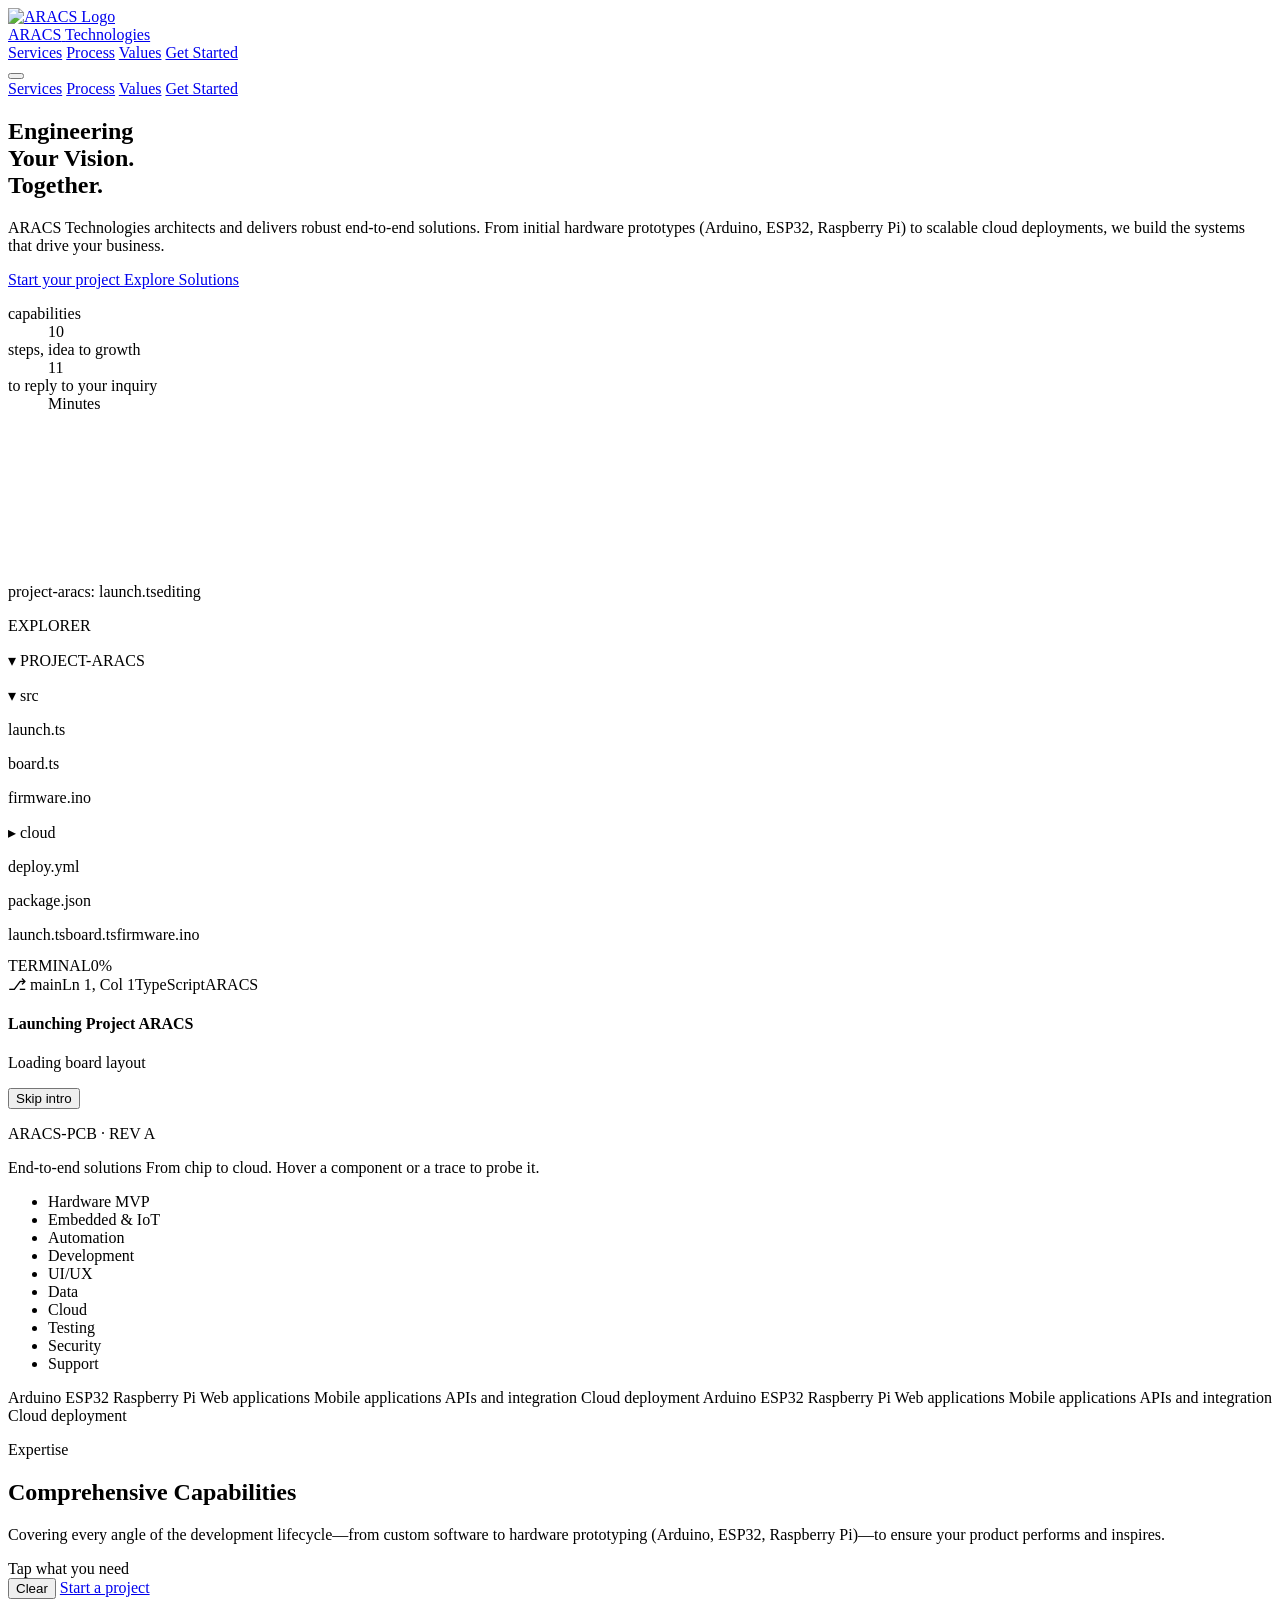
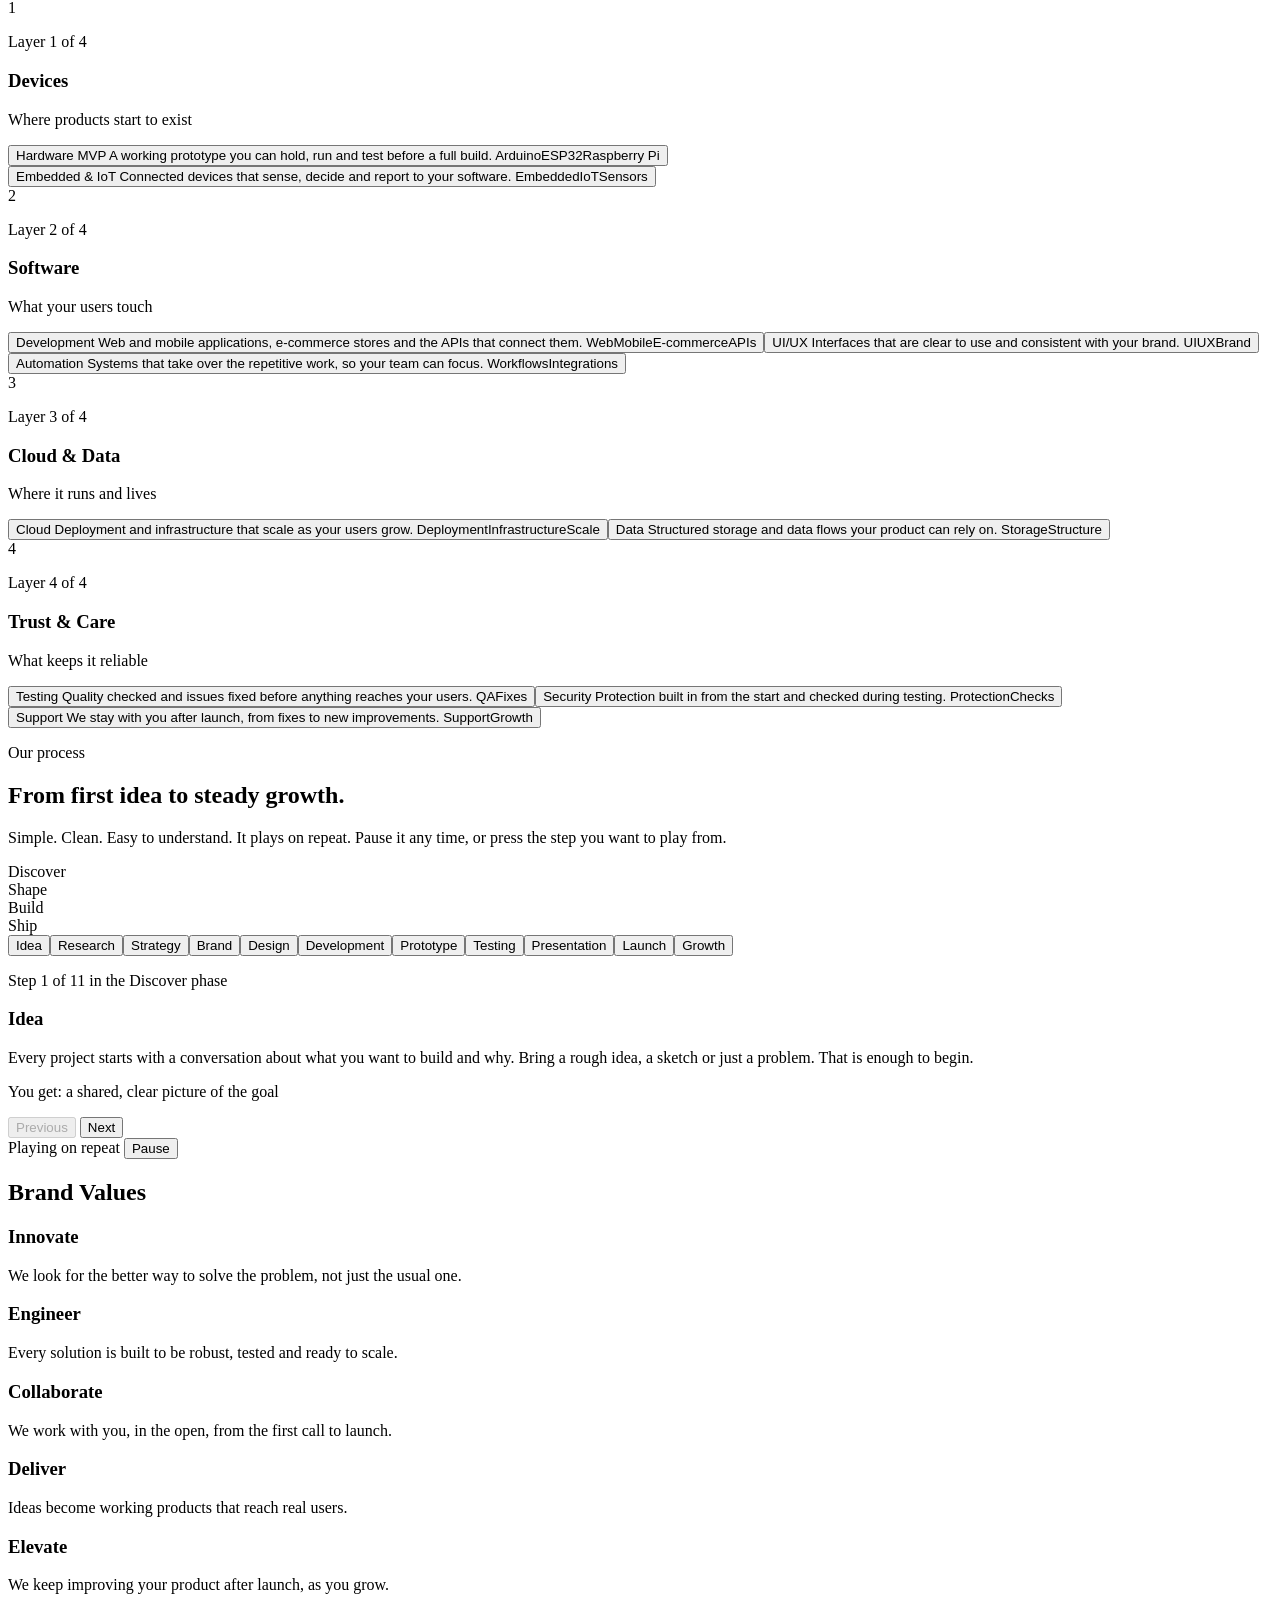
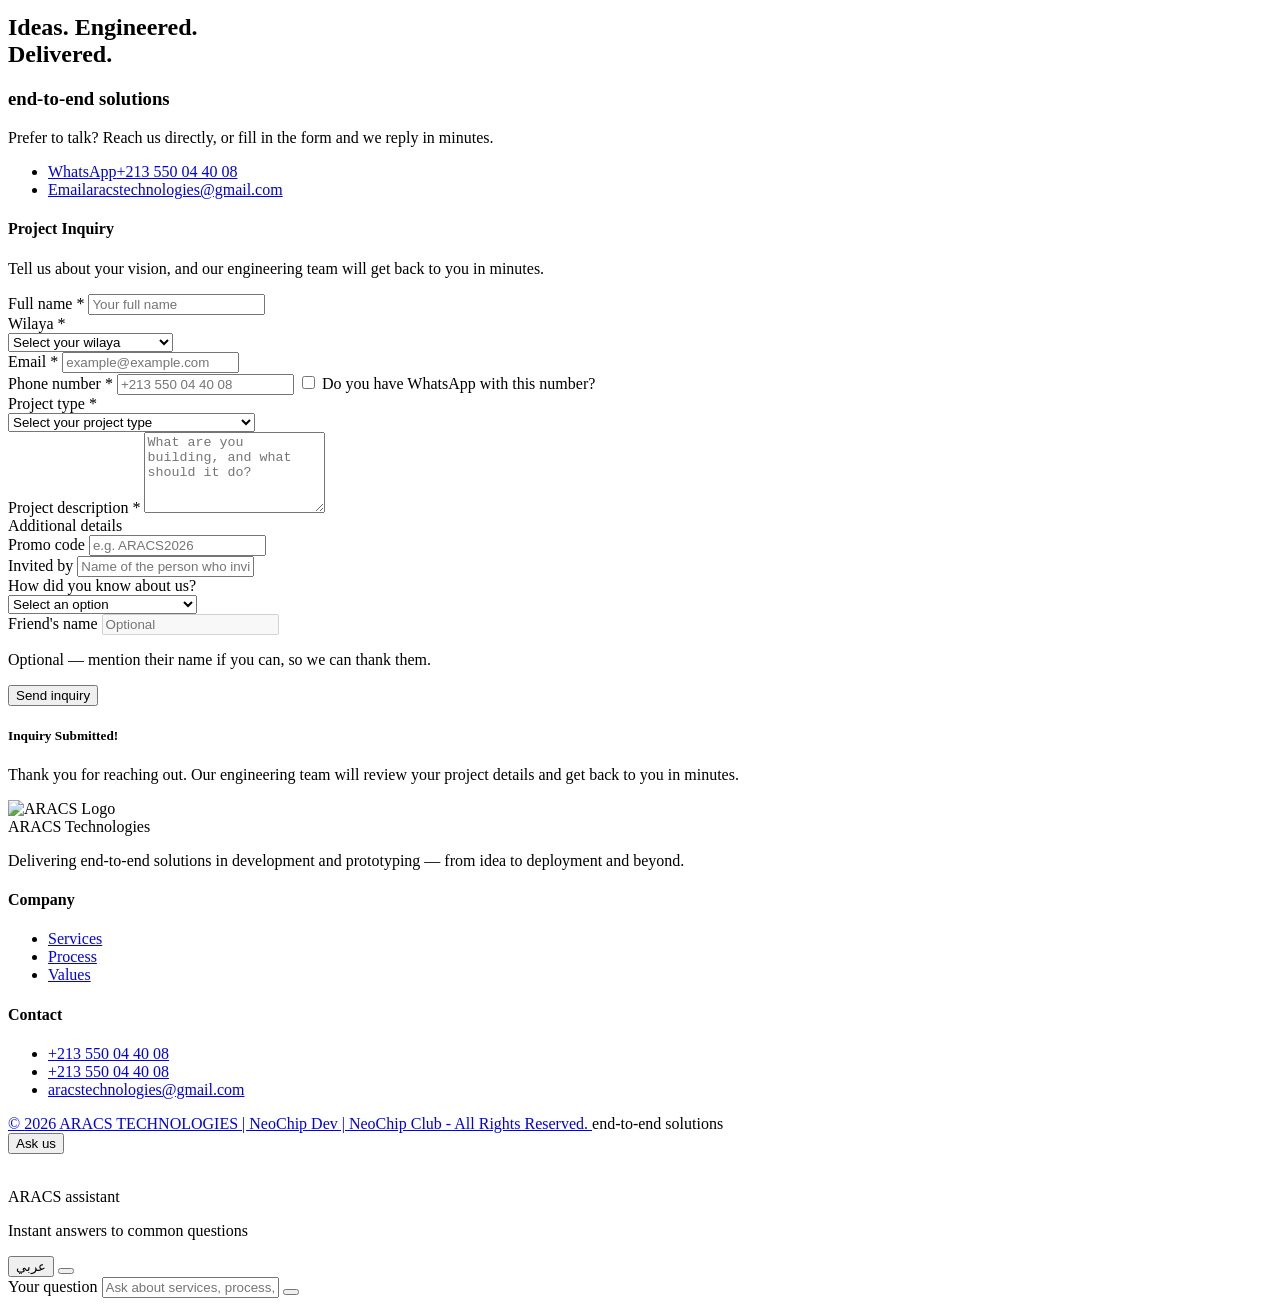
==== commit 61214f9b: "Update index.html" ====
--- a/index.html
+++ b/index.html
@@ -15,7 +15,8 @@
     <link rel="preconnect" href="https://fonts.gstatic.com" crossorigin>
     <link href="https://fonts.googleapis.com/css2?family=Poppins:wght@300;400;500;600;700;800&display=swap" rel="stylesheet">
     <link href="https://fonts.googleapis.com/css2?family=Cairo:wght@400;600;700&display=swap" rel="stylesheet">
-    <link rel="stylesheet" href="./style.css">
+    <link href="https://fonts.googleapis.com/css2?family=JetBrains+Mono:wght@400;500;700&display=swap" rel="stylesheet">
+    <link rel="stylesheet" href="./styles.css">
 
     <!-- Phosphor Icons -->
     <script src="https://unpkg.com/@phosphor-icons/web"></script>
@@ -133,80 +134,61 @@
                 </dl>
             </div>
 
-            <!-- Hero Visual (IDE mockup — ids used by main.js) -->
-            <div class="hidden lg:flex justify-end relative h-[600px] items-center w-full rise rise-2">
-                <div class="absolute w-[420px] h-[420px] bg-brand-teal rounded-full mix-blend-screen filter blur-[120px] opacity-20 animate-pulse-slow"></div>
-
-                <div class="relative w-full max-w-2xl shadow-[0_0_60px_rgba(0,107,141,0.3)] rounded-xl overflow-hidden border border-gray-700/50 bg-[#1e1e1e]">
-
-                    <!-- IDE Central Progress Overlay -->
-                    <div id="ide-overlay" class="absolute inset-0 bg-[#1e1e1e]/80 backdrop-blur-sm z-30 flex items-center justify-center transition-opacity duration-500 opacity-0 pointer-events-none">
-                        <div id="ide-modal" class="bg-[#252526] border border-gray-600/50 shadow-2xl rounded-xl p-8 w-4/5 max-w-sm flex flex-col items-center transform scale-95 transition-transform duration-500 relative overflow-hidden">
-                            <div class="absolute -top-10 -right-10 w-32 h-32 bg-brand-teal/20 rounded-full blur-2xl"></div>
-
-                            <div class="relative w-16 h-16 mb-5 flex items-center justify-center">
-                                <svg id="badge-spinner" class="animate-spin text-brand-lightTeal w-full h-full" xmlns="http://www.w3.org/2000/svg" fill="none" viewBox="0 0 24 24">
-                                    <circle class="opacity-20" cx="12" cy="12" r="10" stroke="currentColor" stroke-width="2.5"></circle>
-                                    <path class="opacity-80" fill="currentColor" d="M4 12a8 8 0 018-8V0C5.373 0 0 5.373 0 12h4zm2 5.291A7.962 7.962 0 014 12H0c0 3.042 1.135 5.824 3 7.938l3-2.647z"></path>
-                                </svg>
-                                <i id="badge-icon" class="ph ph-terminal-window text-2xl text-white absolute"></i>
-                            </div>
-
-                            <h4 id="badge-title" class="text-white font-bold text-lg mb-1 tracking-wide">Compiling Engine...</h4>
-                            <p id="badge-desc" class="text-gray-400 text-xs mb-6 font-mono text-center w-full line-clamp-1">Initializing build process</p>
-
-                            <div class="w-full bg-[#1e1e1e] rounded-full h-2 overflow-hidden relative shadow-inner border border-white/5">
-                                <div id="badge-progress-bar" class="absolute top-0 left-0 h-full bg-gradient-to-r from-brand-teal to-brand-lightTeal w-0 transition-all shadow-[0_0_10px_#00C2A8]"></div>
-                            </div>
-
-                            <div class="w-full flex justify-between mt-3 px-1">
-                                <span class="text-[10px] text-gray-500 font-mono tracking-widest uppercase">Status: <span id="badge-status-text" class="text-brand-lightTeal ml-1 font-bold">Running</span></span>
-                                <span id="badge-percentage" class="text-[10px] text-white font-mono font-bold tracking-widest">0%</span>
-                            </div>
-                        </div>
-                    </div>
-
-                    <!-- Animated Mouse Cursor SVG -->
-                    <svg id="mock-cursor" class="absolute z-50 w-6 h-6 opacity-0 pointer-events-none drop-shadow-lg transition-all" style="top: 80%; left: 80%; transition-duration: 800ms; transition-timing-function: cubic-bezier(0.25, 1, 0.5, 1); transform-origin: top left;" viewBox="0 0 24 24" fill="none" xmlns="http://www.w3.org/2000/svg">
-                        <path d="M5.5 3.21V20.8c0 .45.54.67.85.35l4.86-4.86a.5.5 0 0 1 .35-.15h6.43c.45 0 .67-.54.35-.85L6.35 2.85a.5.5 0 0 0-.85.35Z" fill="white" stroke="#0D2133" stroke-width="1.5" stroke-linejoin="round"/>
-                    </svg>
-
-                    <!-- IDE Header -->
-                    <div class="bg-[#2d2d2d] px-4 py-3 flex items-center justify-between border-b border-black/50 relative z-10">
-                        <div class="flex space-x-2 w-24">
-                            <div class="w-3 h-3 rounded-full bg-[#ff5f56]"></div>
-                            <div class="w-3 h-3 rounded-full bg-[#ffbd2e]"></div>
-                            <div class="w-3 h-3 rounded-full bg-[#27c93f]"></div>
-                        </div>
-                        <div class="text-xs text-gray-400 font-mono tracking-wider flex items-center gap-2">
-                            <i class="ph ph-file-code text-brand-teal"></i> solution.ts
-                        </div>
-                        <div class="w-24 flex justify-end">
-                            <button id="ide-run-btn" class="flex items-center gap-1.5 text-[10px] uppercase font-bold tracking-wider text-brand-lightTeal bg-brand-lightTeal/10 px-3 py-1.5 rounded border border-brand-lightTeal/20 transition-all duration-150 origin-center">
-                                <i class="ph ph-play-fill text-[11px]"></i> Run
-                            </button>
-                        </div>
-                    </div>
-
-                    <!-- IDE Body -->
-                    <div class="p-6 text-[15px] font-mono leading-relaxed flex overflow-hidden h-[320px] relative z-10">
-                        <div class="text-gray-600 text-right pr-6 select-none flex flex-col border-r border-gray-700/50 mr-6">
-                            <span>1</span><span>2</span><span>3</span><span>4</span><span>5</span><span>6</span><span>7</span><span>8</span><span>9</span><span>10</span><span>11</span><span>12</span><span>13</span>
-                        </div>
-                        <div class="text-gray-300 whitespace-pre flex-1 relative"><span id="code-block"><span class="text-[#c678dd]">import</span> { <span class="text-[#e5c07b]">Engine</span>, <span class="text-[#e5c07b]">Solution</span> } <span class="text-[#c678dd]">from</span> <span class="text-[#98c379]">'@aracs/core'</span>;
-
-<span class="text-[#56b6c2]">const</span> <span class="text-[#e06c75]">project</span> <span class="text-[#56b6c2]">=</span> <span class="text-[#c678dd]">new</span> <span class="text-[#e5c07b]">Solution</span>({
-  <span class="text-[#d19a66]">client</span>: <span class="text-[#98c379]">'Your Vision'</span>,
-  <span class="text-[#d19a66]">type</span>: <span class="text-[#98c379]">'End-to-End'</span>,
-  <span class="text-[#d19a66]">hardware</span>: [<span class="text-[#98c379]">'ESP32'</span>, <span class="text-[#98c379]">'Raspberry Pi'</span>, <span class="text-[#98c379]">'Arduino'</span>],
-  <span class="text-[#d19a66]">stack</span>: [<span class="text-[#98c379]">'Ideate'</span>, <span class="text-[#98c379]">'Develop'</span>, <span class="text-[#98c379]">'Deploy'</span>],
-  <span class="text-[#d19a66]">scalable</span>: <span class="text-[#d19a66]">true</span>
-});
-
-<span class="text-[#5c6370] italic">// Initializing architecture...</span>
-<span class="text-[#c678dd]">await</span> <span class="text-[#e5c07b]">Engine</span>.<span class="text-[#61afef]">build</span>(<span class="text-[#e06c75]">project</span>);
-<span class="text-[#e06c75]">project</span>.<span class="text-[#61afef]">launch</span>();</span><span id="ide-cursor" class="animate-pulse inline-block w-2.5 h-[1.2em] bg-brand-lightTeal align-middle ml-[2px]"></span></div>
-                    </div>
+            <!-- Hero Visual: a living circuit board (one canvas, drawn and animated in main.js) -->
+            <div class="flex justify-center lg:justify-end rise rise-2">
+                <div id="hero-pcb" class="pcb relative w-full max-w-[640px]">
+                    <div class="absolute inset-[6%] bg-brand-teal rounded-full mix-blend-screen filter blur-[110px] opacity-20 animate-pulse-slow"></div>
+
+                    <div class="pcb-frame">
+                        <canvas role="img" aria-label="Interactive circuit board. Each component stands for an ARACS capability. Hover or tap a component or a trace to probe it."></canvas>
+                        <span class="pcb-corner tl" aria-hidden="true"></span><span class="pcb-corner tr" aria-hidden="true"></span>
+                        <span class="pcb-corner bl" aria-hidden="true"></span><span class="pcb-corner br" aria-hidden="true"></span>
+                        <div id="pcb-ide" class="ide" aria-hidden="true">
+                            <div class="ide-win">
+                                <div class="ide-title"><span class="dots"><i></i><i></i><i></i></span><span class="ide-name">project-aracs: launch.ts</span><span class="ide-st" id="ide-state">editing</span></div>
+                                <div class="ide-body">
+                                    <div class="ide-act"><i class="ph ph-files on"></i><i class="ph ph-magnifying-glass"></i><i class="ph ph-git-branch"></i><i class="ph ph-puzzle-piece"></i></div>
+                                    <div class="ide-side">
+                                        <p class="h">EXPLORER</p>
+                                        <p class="f">&#9662; PROJECT-ARACS</p>
+                                        <p class="f i1">&#9662; src</p>
+                                        <p class="f i2 on">launch.ts</p>
+                                        <p class="f i2">board.ts</p>
+                                        <p class="f i2">firmware.ino</p>
+                                        <p class="f i1">&#9656; cloud</p>
+                                        <p class="f i1">deploy.yml</p>
+                                        <p class="f i1">package.json</p>
+                                    </div>
+                                    <div class="ide-main">
+                                        <div class="ide-tabs"><span class="on">launch.ts</span><span>board.ts</span><span>firmware.ino</span></div>
+                                        <div class="ide-code" id="ide-box"><div id="ide-gut"></div><pre id="ide-pre"></pre></div>
+                                        <div class="ide-term" id="ide-term">
+                                            <div class="th"><span>TERMINAL</span><span id="ide-pct">0%</span></div>
+                                            <div id="ide-log"></div>
+                                            <div class="ide-bar"><i id="ide-bar"></i></div>
+                                        </div>
+                                    </div>
+                                </div>
+                                <div class="ide-status"><span>&#9095; main</span><span id="ide-pos">Ln 1, Col 1</span><span>TypeScript</span><span class="ml-auto">ARACS</span></div>
+                            </div>
+                            <div class="ide-load" id="ide-load">
+                                <div class="ide-ring"></div>
+                                <h4>Launching Project ARACS</h4>
+                                <p id="ide-load-txt">Loading board layout</p>
+                                <div class="pb"><i id="ide-load-bar"></i></div>
+                            </div>
+                        </div>
+                        <button id="pcb-skip" type="button" class="pcb-btn">Skip intro</button>
+                        <p class="pcb-hud left-8 top-0" aria-hidden="true">ARACS-PCB · REV A</p>
+                        <p id="pcb-stat" class="pcb-hud right-8 top-0" aria-hidden="true"></p>
+                    </div>
+
+                    <p class="pcb-caption" aria-live="polite">
+                        <span id="pcb-name" class="block text-white font-semibold text-lg">End-to-end solutions</span>
+                        <span id="pcb-line" class="block text-gray-400 text-sm">From chip to cloud. Hover a component or a trace to probe it.</span>
+                    </p>
+
+                    <ul class="sr-only"><li>Hardware MVP</li><li>Embedded & IoT</li><li>Automation</li><li>Development</li><li>UI/UX</li><li>Data</li><li>Cloud</li><li>Testing</li><li>Security</li><li>Support</li></ul>
                 </div>
             </div>
         </div>
@@ -400,49 +382,180 @@
                         </label>
                     </div>
 
+                    <div>
+                        <label for="full_name" class="block text-sm font-semibold text-white mb-2">Full name <span class="text-red-400">*</span></label>
+                        <input id="full_name" type="text" name="full_name" required autocomplete="name" placeholder="Your full name" class="field placeholder-gray-500">
+                    </div>
+
                     <div class="grid grid-cols-1 md:grid-cols-2 gap-4">
                         <div>
-                            <label for="first_name" class="block text-sm font-semibold text-white mb-2">First name <span class="text-red-400">*</span></label>
-                            <input id="first_name" type="text" name="first_name" required autocomplete="given-name" class="field">
-                        </div>
-                        <div>
-                            <label for="last_name" class="block text-sm font-semibold text-white mb-2">Last name <span class="text-red-400">*</span></label>
-                            <input id="last_name" type="text" name="last_name" required autocomplete="family-name" class="field">
-                        </div>
-                    </div>
-
-                    <div class="grid grid-cols-1 md:grid-cols-2 gap-4">
+                            <label for="wilaya" class="block text-sm font-semibold text-white mb-2">Wilaya <span class="text-red-400">*</span></label>
+                            <div class="relative">
+                                <select id="wilaya" name="wilaya" required autocomplete="address-level1" class="field appearance-none pr-10">
+                                    <option value="" selected disabled class="bg-brand-navy text-gray-400">Select your wilaya</option>
+                                    <option value="01 - Adrar" class="bg-brand-navy text-white">01 - Adrar</option>
+                                    <option value="02 - Chlef" class="bg-brand-navy text-white">02 - Chlef</option>
+                                    <option value="03 - Laghouat" class="bg-brand-navy text-white">03 - Laghouat</option>
+                                    <option value="04 - Oum El Bouaghi" class="bg-brand-navy text-white">04 - Oum El Bouaghi</option>
+                                    <option value="05 - Batna" class="bg-brand-navy text-white">05 - Batna</option>
+                                    <option value="06 - Béjaïa" class="bg-brand-navy text-white">06 - Béjaïa</option>
+                                    <option value="07 - Biskra" class="bg-brand-navy text-white">07 - Biskra</option>
+                                    <option value="08 - Béchar" class="bg-brand-navy text-white">08 - Béchar</option>
+                                    <option value="09 - Blida" class="bg-brand-navy text-white">09 - Blida</option>
+                                    <option value="10 - Bouira" class="bg-brand-navy text-white">10 - Bouira</option>
+                                    <option value="11 - Tamanrasset" class="bg-brand-navy text-white">11 - Tamanrasset</option>
+                                    <option value="12 - Tébessa" class="bg-brand-navy text-white">12 - Tébessa</option>
+                                    <option value="13 - Tlemcen" class="bg-brand-navy text-white">13 - Tlemcen</option>
+                                    <option value="14 - Tiaret" class="bg-brand-navy text-white">14 - Tiaret</option>
+                                    <option value="15 - Tizi Ouzou" class="bg-brand-navy text-white">15 - Tizi Ouzou</option>
+                                    <option value="16 - Alger" class="bg-brand-navy text-white">16 - Alger</option>
+                                    <option value="17 - Djelfa" class="bg-brand-navy text-white">17 - Djelfa</option>
+                                    <option value="18 - Jijel" class="bg-brand-navy text-white">18 - Jijel</option>
+                                    <option value="19 - Sétif" class="bg-brand-navy text-white">19 - Sétif</option>
+                                    <option value="20 - Saïda" class="bg-brand-navy text-white">20 - Saïda</option>
+                                    <option value="21 - Skikda" class="bg-brand-navy text-white">21 - Skikda</option>
+                                    <option value="22 - Sidi Bel Abbès" class="bg-brand-navy text-white">22 - Sidi Bel Abbès</option>
+                                    <option value="23 - Annaba" class="bg-brand-navy text-white">23 - Annaba</option>
+                                    <option value="24 - Guelma" class="bg-brand-navy text-white">24 - Guelma</option>
+                                    <option value="25 - Constantine" class="bg-brand-navy text-white">25 - Constantine</option>
+                                    <option value="26 - Médéa" class="bg-brand-navy text-white">26 - Médéa</option>
+                                    <option value="27 - Mostaganem" class="bg-brand-navy text-white">27 - Mostaganem</option>
+                                    <option value="28 - M'Sila" class="bg-brand-navy text-white">28 - M'Sila</option>
+                                    <option value="29 - Mascara" class="bg-brand-navy text-white">29 - Mascara</option>
+                                    <option value="30 - Ouargla" class="bg-brand-navy text-white">30 - Ouargla</option>
+                                    <option value="31 - Oran" class="bg-brand-navy text-white">31 - Oran</option>
+                                    <option value="32 - El Bayadh" class="bg-brand-navy text-white">32 - El Bayadh</option>
+                                    <option value="33 - Illizi" class="bg-brand-navy text-white">33 - Illizi</option>
+                                    <option value="34 - Bordj Bou Arréridj" class="bg-brand-navy text-white">34 - Bordj Bou Arréridj</option>
+                                    <option value="35 - Boumerdès" class="bg-brand-navy text-white">35 - Boumerdès</option>
+                                    <option value="36 - El Tarf" class="bg-brand-navy text-white">36 - El Tarf</option>
+                                    <option value="37 - Tindouf" class="bg-brand-navy text-white">37 - Tindouf</option>
+                                    <option value="38 - Tissemsilt" class="bg-brand-navy text-white">38 - Tissemsilt</option>
+                                    <option value="39 - El Oued" class="bg-brand-navy text-white">39 - El Oued</option>
+                                    <option value="40 - Khenchela" class="bg-brand-navy text-white">40 - Khenchela</option>
+                                    <option value="41 - Souk Ahras" class="bg-brand-navy text-white">41 - Souk Ahras</option>
+                                    <option value="42 - Tipaza" class="bg-brand-navy text-white">42 - Tipaza</option>
+                                    <option value="43 - Mila" class="bg-brand-navy text-white">43 - Mila</option>
+                                    <option value="44 - Aïn Defla" class="bg-brand-navy text-white">44 - Aïn Defla</option>
+                                    <option value="45 - Naâma" class="bg-brand-navy text-white">45 - Naâma</option>
+                                    <option value="46 - Aïn Témouchent" class="bg-brand-navy text-white">46 - Aïn Témouchent</option>
+                                    <option value="47 - Ghardaïa" class="bg-brand-navy text-white">47 - Ghardaïa</option>
+                                    <option value="48 - Relizane" class="bg-brand-navy text-white">48 - Relizane</option>
+                                    <option value="49 - Timimoun" class="bg-brand-navy text-white">49 - Timimoun</option>
+                                    <option value="50 - Bordj Badji Mokhtar" class="bg-brand-navy text-white">50 - Bordj Badji Mokhtar</option>
+                                    <option value="51 - Ouled Djellal" class="bg-brand-navy text-white">51 - Ouled Djellal</option>
+                                    <option value="52 - Béni Abbès" class="bg-brand-navy text-white">52 - Béni Abbès</option>
+                                    <option value="53 - In Salah" class="bg-brand-navy text-white">53 - In Salah</option>
+                                    <option value="54 - In Guezzam" class="bg-brand-navy text-white">54 - In Guezzam</option>
+                                    <option value="55 - Touggourt" class="bg-brand-navy text-white">55 - Touggourt</option>
+                                    <option value="56 - Djanet" class="bg-brand-navy text-white">56 - Djanet</option>
+                                    <option value="57 - El M'Ghair" class="bg-brand-navy text-white">57 - El M'Ghair</option>
+                                    <option value="58 - El Meniaa" class="bg-brand-navy text-white">58 - El Meniaa</option>
+                                </select>
+                                <div class="pointer-events-none absolute inset-y-0 right-0 flex items-center pr-4 text-gray-400">
+                                    <i class="ph ph-caret-down text-lg"></i>
+                                </div>
+                            </div>
+                        </div>
                         <div>
                             <label for="email" class="block text-sm font-semibold text-white mb-2">Email <span class="text-red-400">*</span></label>
                             <input id="email" type="email" name="email" required autocomplete="email" placeholder="example@example.com" class="field placeholder-gray-500">
                         </div>
-                        <div>
-                            <label for="project_type" class="block text-sm font-semibold text-white mb-2">Project type <span class="text-red-400">*</span></label>
-                            <div class="relative">
-                                <select id="project_type" name="project_type" required class="field appearance-none pr-10">
+                    </div>
+
+                    <div>
+                        <label for="phone" class="block text-sm font-semibold text-white mb-2">Phone number <span class="text-red-400">*</span></label>
+                        <input id="phone" type="tel" name="phone" required autocomplete="tel" inputmode="tel" placeholder="+213 550 04 40 08" pattern="[0-9+][0-9+ .\(\)\-]{6,18}" title="Please enter a valid phone number." class="field placeholder-gray-500">
+                        <label for="has_whatsapp" class="flex items-start gap-3 mt-3 cursor-pointer select-none">
+                            <input id="has_whatsapp" type="checkbox" name="has_whatsapp" value="yes" class="mt-0.5 h-4 w-4 rounded border-white/30 bg-white/10 accent-brand-lightTeal">
+                            <span class="text-sm text-gray-300 leading-snug">Do you have WhatsApp with this number?</span>
+                        </label>
+                    </div>
+
+                    <div>
+                        <label for="project_type" class="block text-sm font-semibold text-white mb-2">Project type <span class="text-red-400">*</span></label>
+                        <div class="relative">
+                            <select id="project_type" name="project_type" required class="field appearance-none pr-10">
+                                <option value="" selected disabled class="bg-brand-navy text-gray-400">Select your project type</option>
+                                <optgroup label="Websites &amp; Web Apps" class="bg-brand-navy text-brand-lightTeal">
                                     <option value="Business Landing Page" class="bg-brand-navy text-white">Business Landing Page</option>
-                                    <option value="Web application" selected class="bg-brand-navy text-white">Web application</option>
+                                    <option value="Web application" class="bg-brand-navy text-white">Web application</option>
+                                    <option value="E-commerce store" class="bg-brand-navy text-white">E-commerce store</option>
+                                </optgroup>
+                                <optgroup label="Mobile &amp; Design" class="bg-brand-navy text-brand-lightTeal">
                                     <option value="Mobile application" class="bg-brand-navy text-white">Mobile application</option>
-                                    <option value="E-commerce store" class="bg-brand-navy text-white">E-commerce store</option>
-                                    <option value="API development and integration" class="bg-brand-navy text-white">API development and integration</option>
+                                    <option value="UI/UX Design" class="bg-brand-navy text-white">UI/UX Design</option>
+                                </optgroup>
+                                <optgroup label="Hardware &amp; Automation" class="bg-brand-navy text-brand-lightTeal">
                                     <option value="Hardware Prototyping" class="bg-brand-navy text-white">Hardware Prototyping</option>
                                     <option value="Automation Solutions" class="bg-brand-navy text-white">Automation Solutions</option>
+                                </optgroup>
+                                <optgroup label="Engineering &amp; Cloud" class="bg-brand-navy text-brand-lightTeal">
+                                    <option value="API development and integration" class="bg-brand-navy text-white">API development and integration</option>
                                     <option value="Cloud & Infrastructure" class="bg-brand-navy text-white">Cloud &amp; Infrastructure</option>
                                     <option value="Consulting & Technical Architecture" class="bg-brand-navy text-white">Consulting &amp; Technical Architecture</option>
                                     <option value="Quality assurance & Testing" class="bg-brand-navy text-white">Quality assurance &amp; Testing</option>
-                                    <option value="UI/UX Design" class="bg-brand-navy text-white">UI/UX Design</option>
+                                </optgroup>
+                                <optgroup label="Something else" class="bg-brand-navy text-brand-lightTeal">
+                                    <option value="Other" class="bg-brand-navy text-white">Other</option>
+                                </optgroup>
+                            </select>
+                            <div class="pointer-events-none absolute inset-y-0 right-0 flex items-center pr-4 text-gray-400">
+                                <i class="ph ph-caret-down text-lg"></i>
+                            </div>
+                        </div>
+                    </div>
+
+                    <div>
+                        <label for="project_description" class="block text-sm font-semibold text-white mb-2">Project description <span class="text-red-400">*</span></label>
+                        <textarea id="project_description" name="project_description" required rows="5" placeholder="What are you building, and what should it do?" class="field placeholder-gray-500 resize-y"></textarea>
+                    </div>
+
+                    <div class="pt-2">
+                        <div class="flex items-center gap-3 mb-5" aria-hidden="true">
+                            <span class="h-px flex-1 bg-white/10"></span>
+                            <span class="text-[11px] font-semibold tracking-[0.18em] uppercase text-brand-lightTeal">Additional details</span>
+                            <span class="h-px flex-1 bg-white/10"></span>
+                        </div>
+
+                        <div class="grid grid-cols-1 md:grid-cols-2 gap-4">
+                            <div>
+                                <label for="promo_code" class="block text-sm font-semibold text-white mb-2">Promo code</label>
+                                <input id="promo_code" type="text" name="promo_code" autocomplete="off" placeholder="e.g. ARACS2026" class="field placeholder-gray-500 uppercase tracking-wide">
+                            </div>
+                            <div>
+                                <label for="invitor" class="block text-sm font-semibold text-white mb-2">Invited by</label>
+                                <input id="invitor" type="text" name="invitor" autocomplete="off" placeholder="Name of the person who invited you" class="field placeholder-gray-500">
+                            </div>
+                        </div>
+
+                        <div class="mt-4">
+                            <label for="heard_about" class="block text-sm font-semibold text-white mb-2">How did you know about us?</label>
+                            <div class="relative">
+                                <select id="heard_about" name="heard_about" class="field appearance-none pr-10">
+                                    <option value="" selected class="bg-brand-navy text-white">Select an option</option>
+                                    <option value="Social media" class="bg-brand-navy text-white">Social media</option>
+                                    <option value="Google" class="bg-brand-navy text-white">Google</option>
+                                    <option value="A friend or colleague" class="bg-brand-navy text-white">A friend or colleague</option>
+                                    <option value="A previous client" class="bg-brand-navy text-white">A previous client</option>
+                                    <option value="An event or workshop" class="bg-brand-navy text-white">An event or workshop</option>
+                                    <option value="University or school" class="bg-brand-navy text-white">University or school</option>
+                                    <option value="A business partner" class="bg-brand-navy text-white">A business partner</option>
+                                    <option value="NeoChip Club or community" class="bg-brand-navy text-white">NeoChip Club or community</option>
+                                    <option value="Saw an ad or poster" class="bg-brand-navy text-white">Saw an ad or poster</option>
                                     <option value="Other" class="bg-brand-navy text-white">Other</option>
                                 </select>
                                 <div class="pointer-events-none absolute inset-y-0 right-0 flex items-center pr-4 text-gray-400">
                                     <i class="ph ph-caret-down text-lg"></i>
                                 </div>
                             </div>
-                        </div>
-                    </div>
-
-                    <div>
-                        <label for="project_description" class="block text-sm font-semibold text-white mb-2">Project description <span class="text-red-400">*</span></label>
-                        <textarea id="project_description" name="project_description" required rows="5" placeholder="What are you building, and what should it do?" class="field placeholder-gray-500 resize-y"></textarea>
+
+                            <div id="referral-details-wrap" class="hidden mt-3">
+                                <label for="referral_details" id="referral-details-label" class="block text-sm font-semibold text-white mb-2">Friend's name</label>
+                                <input id="referral_details" name="referral_details" type="text" autocomplete="off" placeholder="Optional" class="field placeholder-gray-500" disabled>
+                                <p id="referral-details-hint" class="mt-1.5 text-xs text-gray-500">Optional — mention their name if you can, so we can thank them.</p>
+                            </div>
+                        </div>
                     </div>
 
                     <button type="submit" class="w-full flex items-center justify-center gap-2 px-10 py-4 rounded-xl bg-brand-lightTeal text-brand-navy font-bold text-[17px] hover:bg-brand-teal hover:text-white transition-all duration-300 shadow-lg hover:shadow-brand-lightTeal/20 disabled:opacity-70">
@@ -574,5 +687,3 @@
     <script src="./main.js"></script>
 </body>
 </html>
-
-
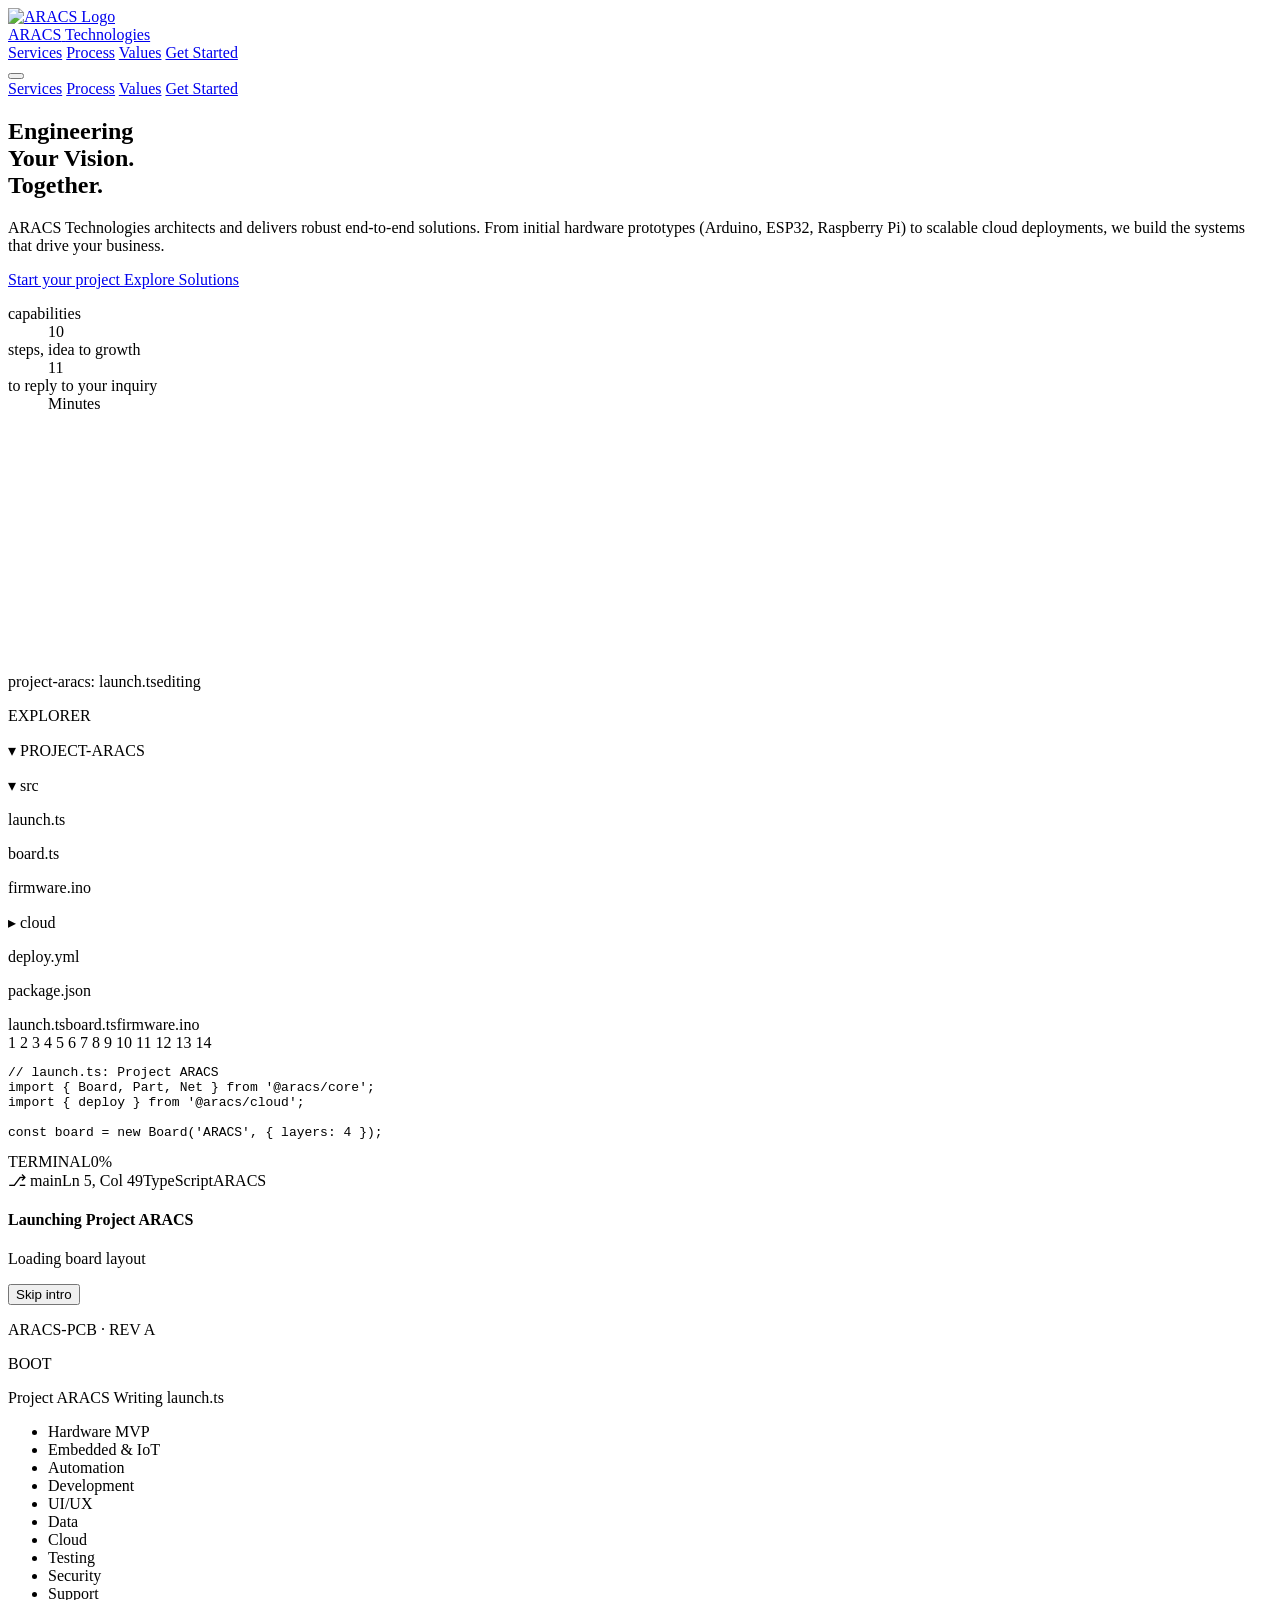
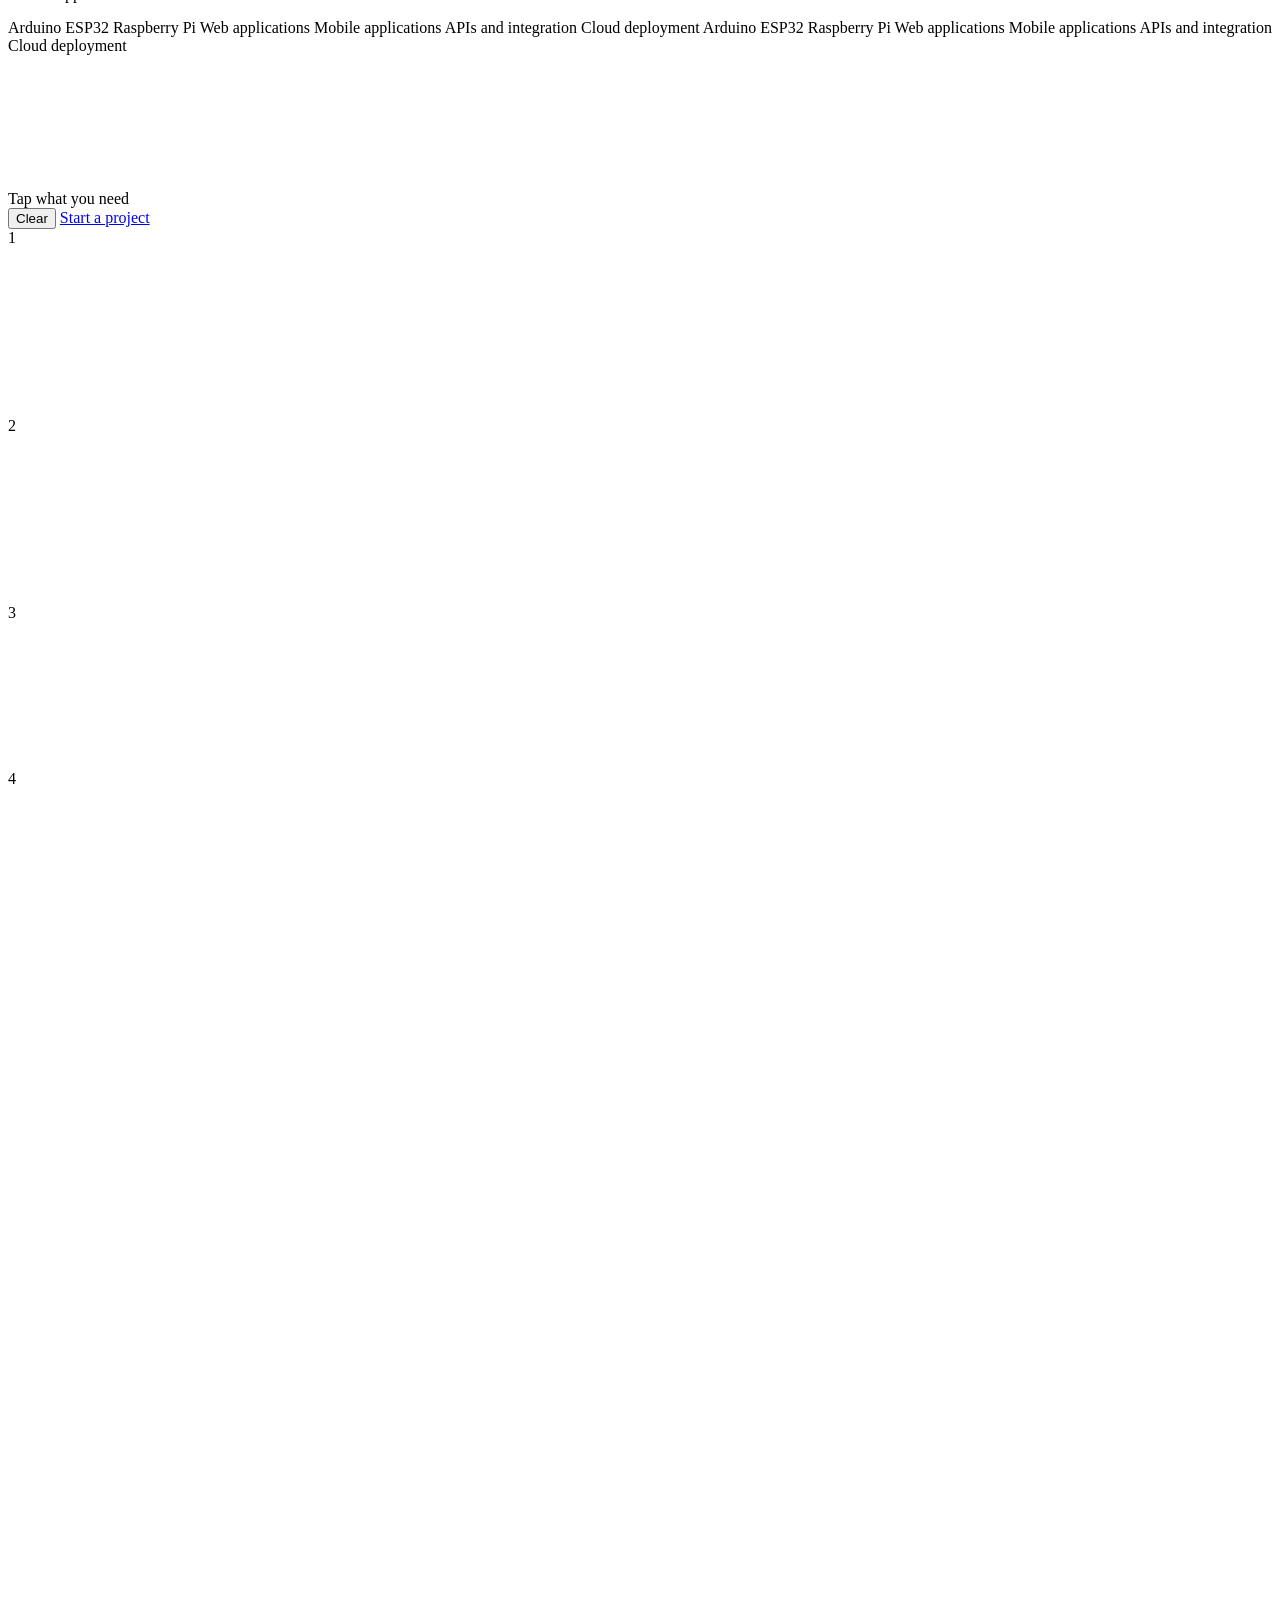
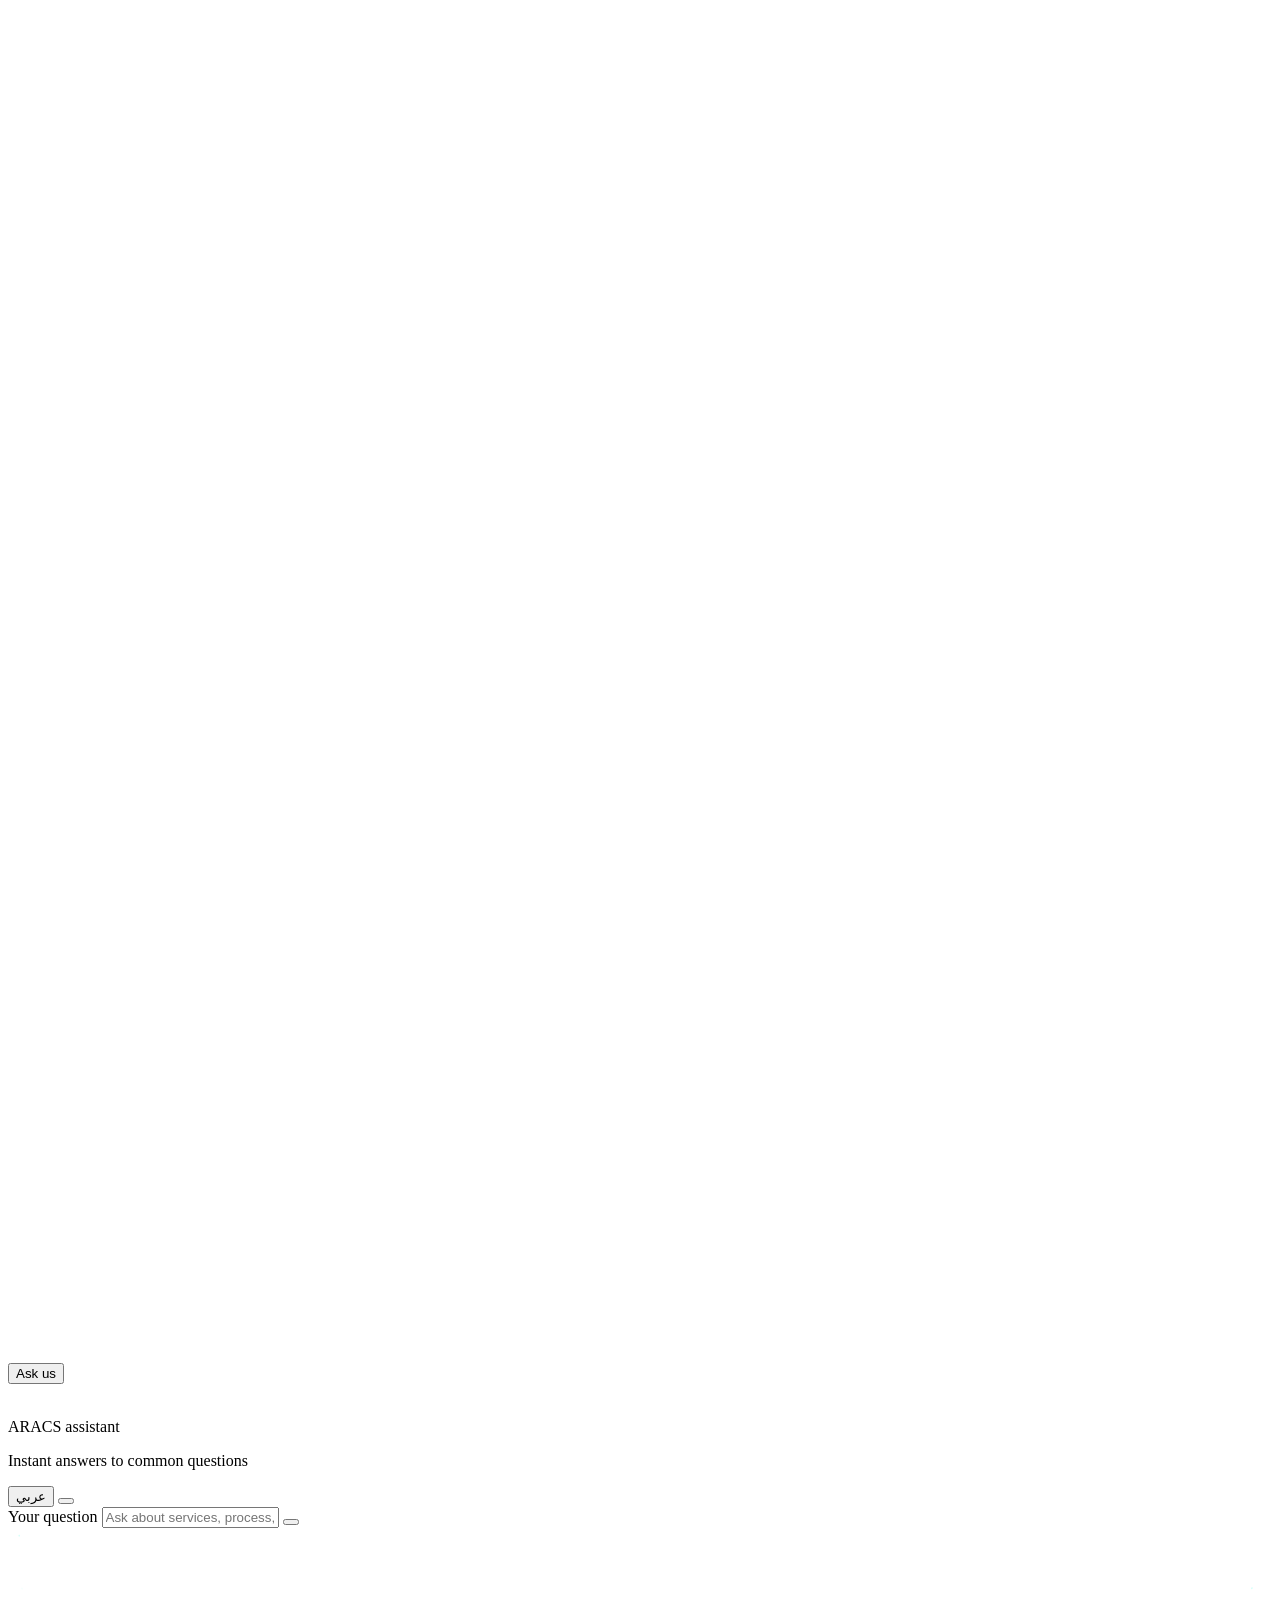
==== commit 51bbcf59: "Update index.html" ====
--- a/index.html
+++ b/index.html
@@ -687,3 +687,4 @@
     <script src="./main.js"></script>
 </body>
 </html>
+
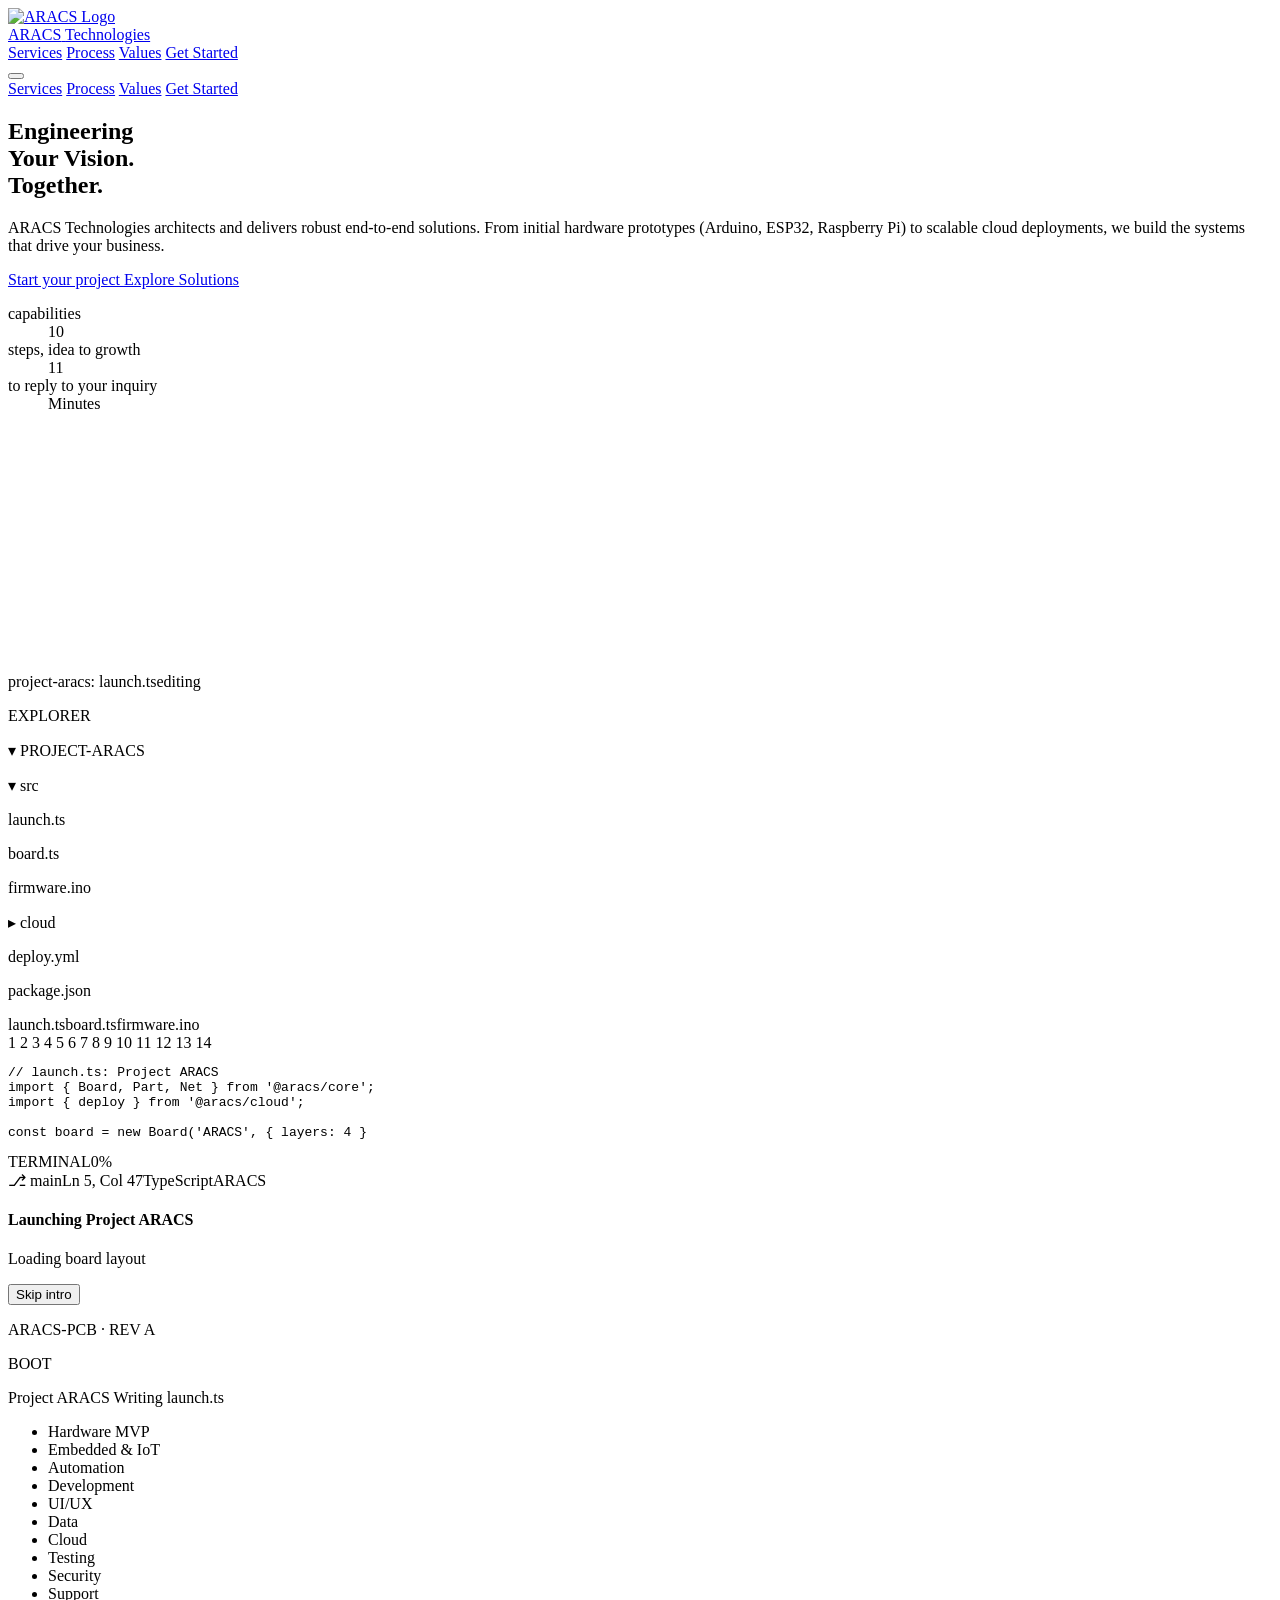
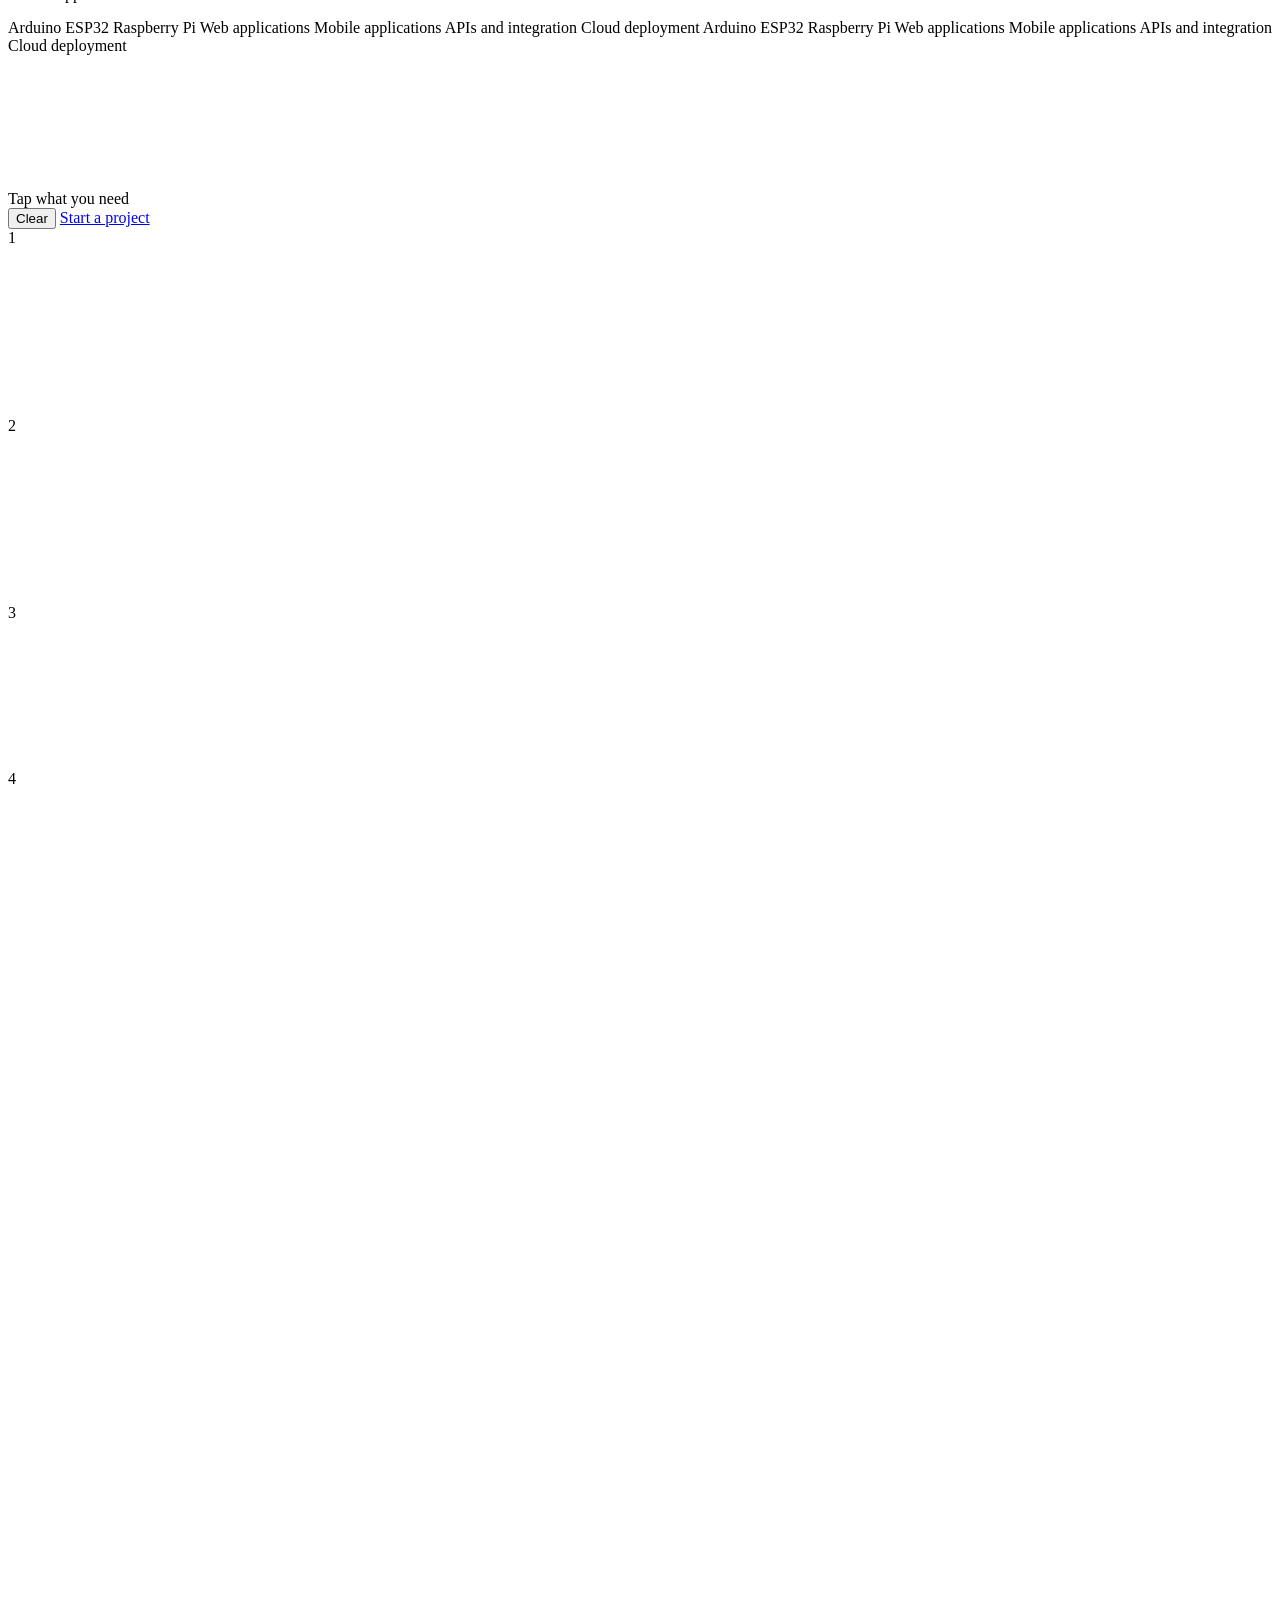
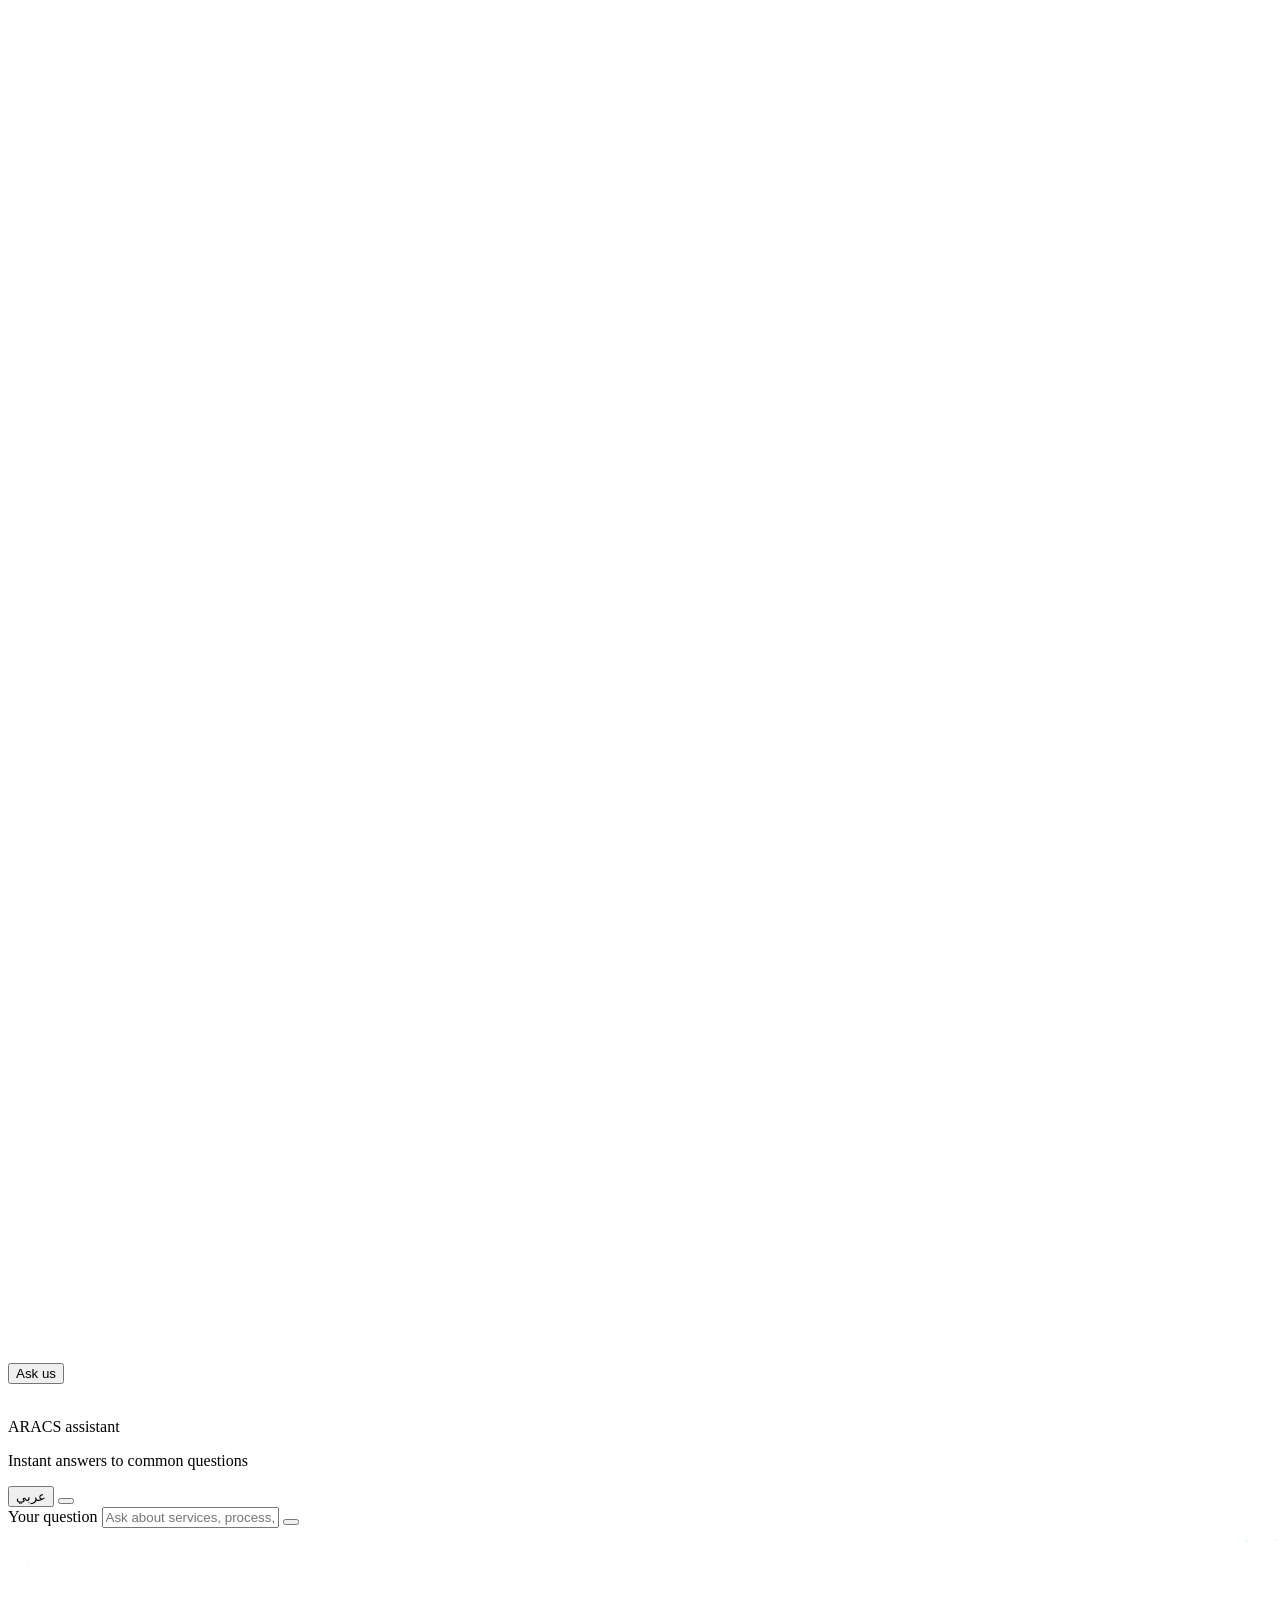
==== commit dde1771c: "Update index.html" ====
--- a/index.html
+++ b/index.html
@@ -687,4 +687,3 @@
     <script src="./main.js"></script>
 </body>
 </html>
-
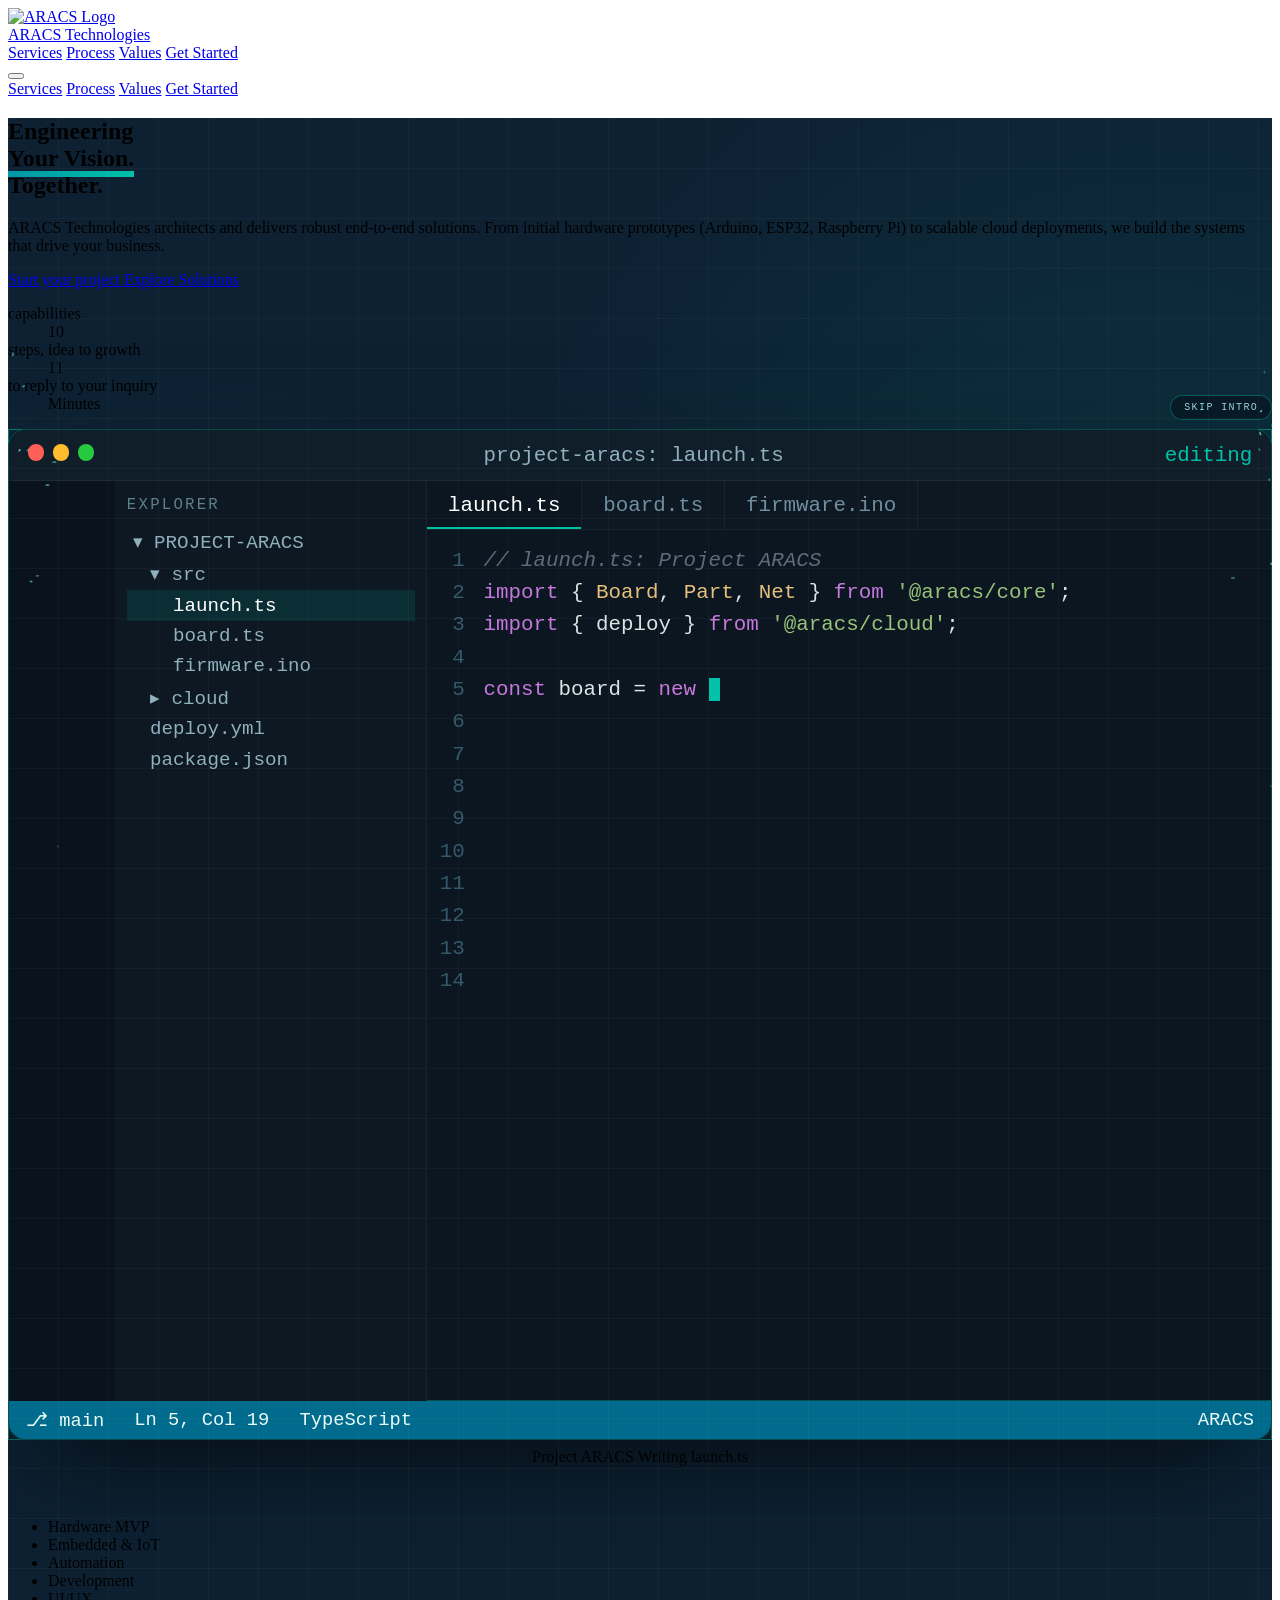
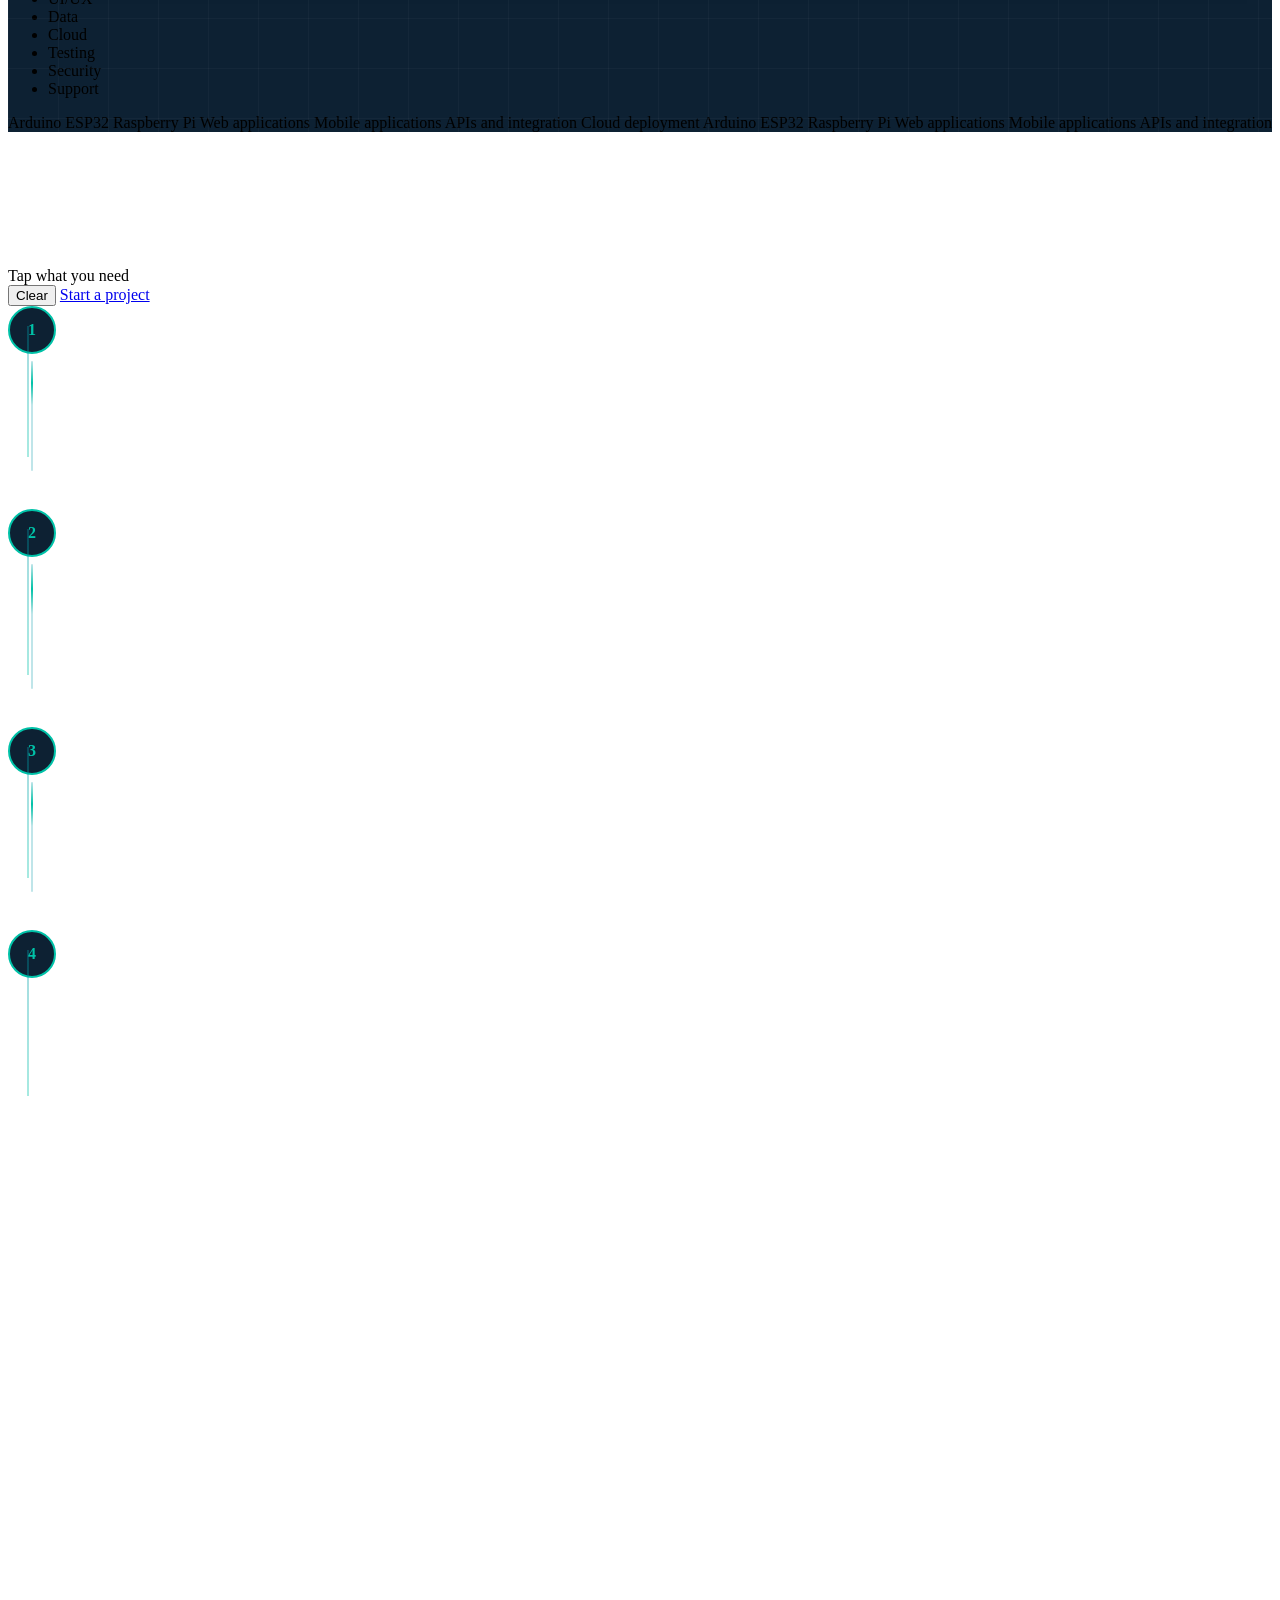
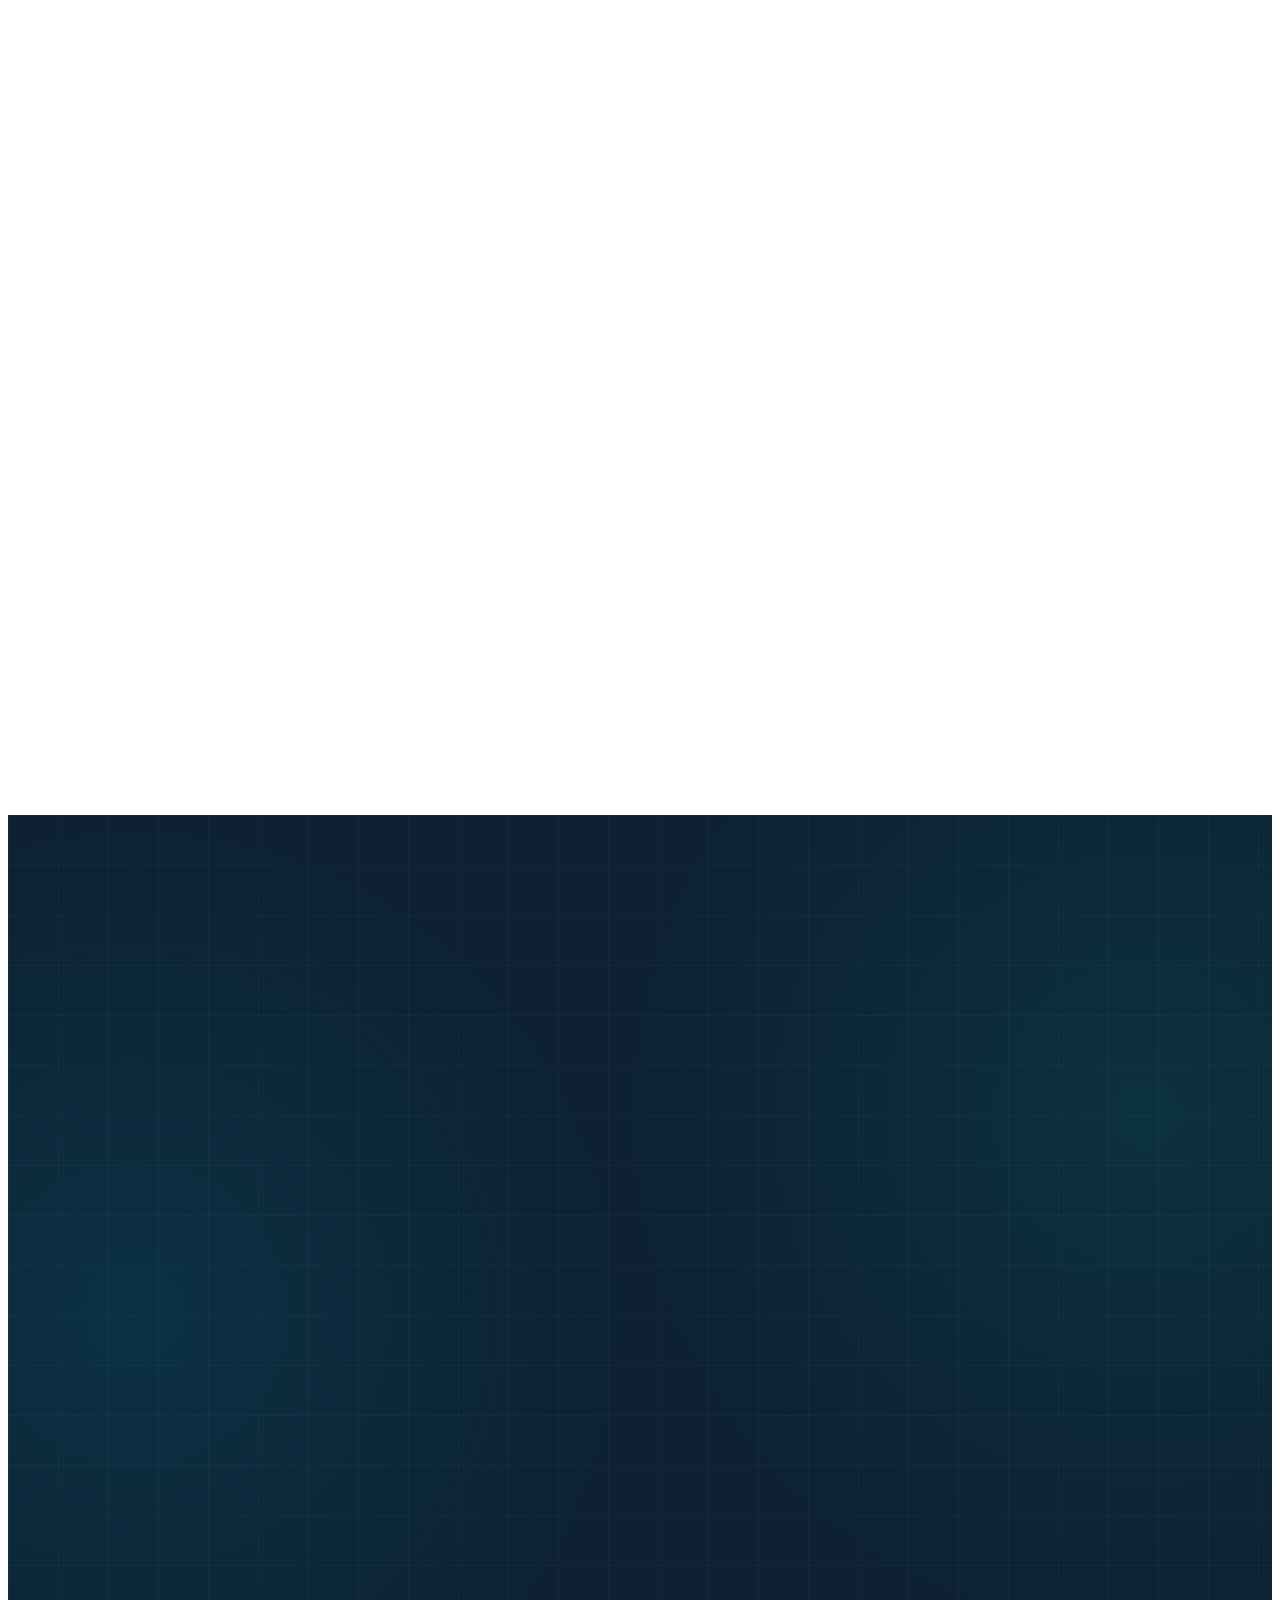
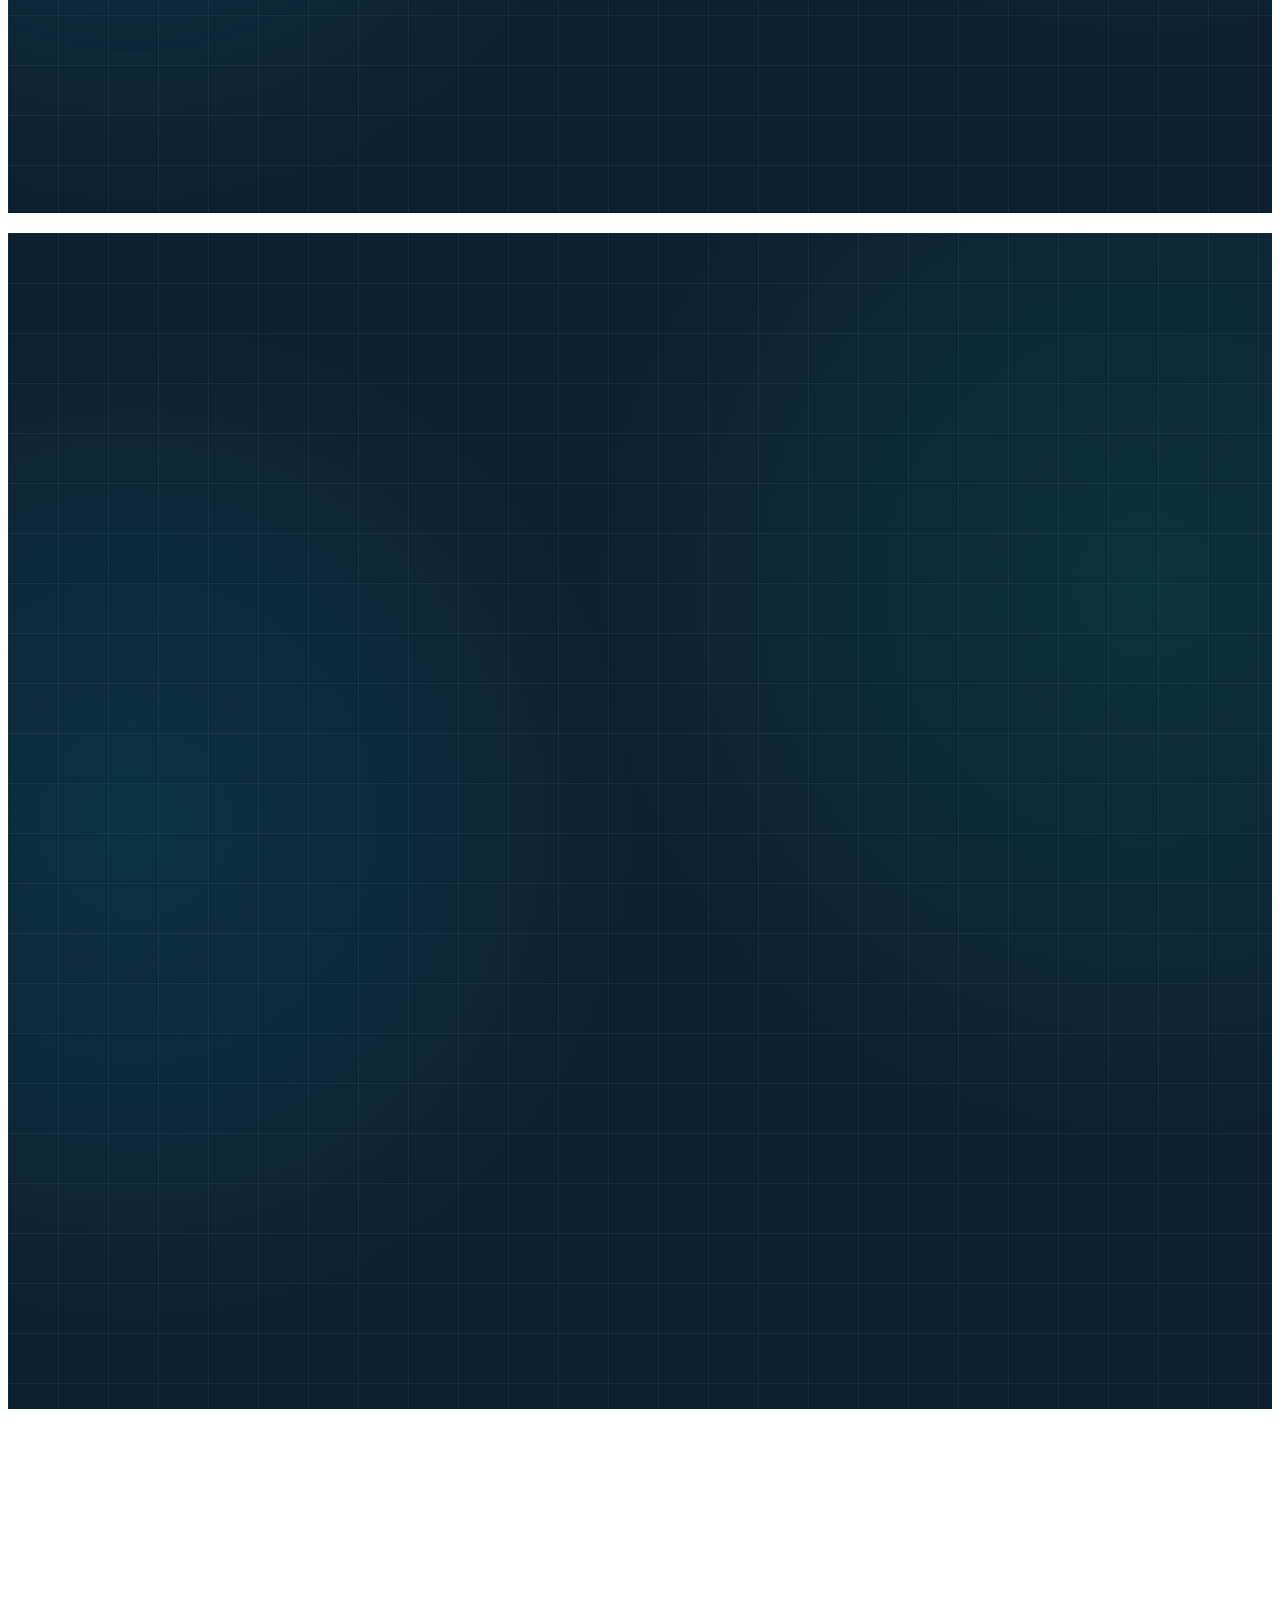
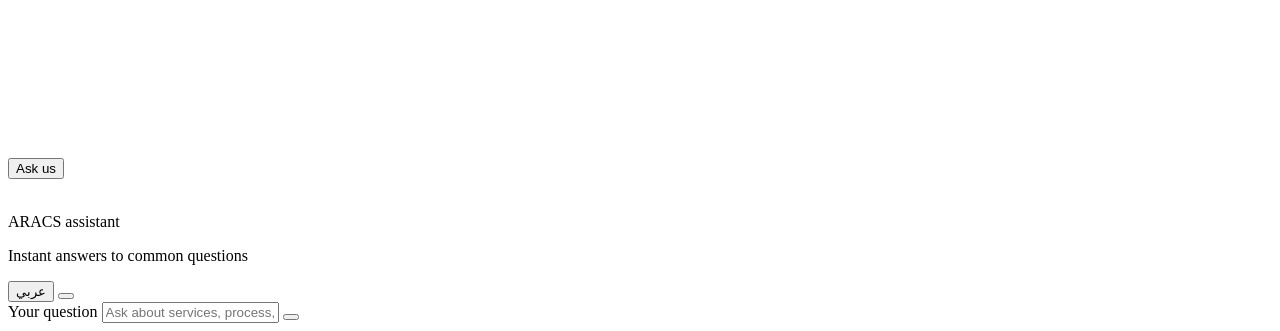
==== commit 44470f08: "Update index.html" ====
--- a/index.html
+++ b/index.html
@@ -16,7 +16,7 @@
     <link href="https://fonts.googleapis.com/css2?family=Poppins:wght@300;400;500;600;700;800&display=swap" rel="stylesheet">
     <link href="https://fonts.googleapis.com/css2?family=Cairo:wght@400;600;700&display=swap" rel="stylesheet">
     <link href="https://fonts.googleapis.com/css2?family=JetBrains+Mono:wght@400;500;700&display=swap" rel="stylesheet">
-    <link rel="stylesheet" href="./styles.css">
+    <link rel="stylesheet" href="./style.css">
 
     <!-- Phosphor Icons -->
     <script src="https://unpkg.com/@phosphor-icons/web"></script>
--- a/style.css
+++ b/style.css
@@ -0,0 +1,292 @@
+/* ARACS Technologies — custom styles (Tailwind handles the rest) */
+
+/* Brand background pattern (kept from the original identity) */
+.hero-pattern {
+	background-color: #0D2133;
+	background-image:
+		radial-gradient(circle at 10% 50%, rgba(0, 151, 167, 0.14), transparent 40%),
+		radial-gradient(circle at 90% 30%, rgba(0, 194, 168, 0.10), transparent 40%);
+	position: relative;
+}
+
+.hero-pattern::after {
+	content: '';
+	position: absolute;
+	inset: 0;
+	background-image: linear-gradient(rgba(255, 255, 255, 0.03) 1px, transparent 1px),
+		linear-gradient(90deg, rgba(255, 255, 255, 0.03) 1px, transparent 1px);
+	background-size: 50px 50px;
+	pointer-events: none;
+}
+
+/* Circuit-trace underline used on the hero headline */
+.trace {
+	background-image: linear-gradient(90deg, #0097A7, #00C2A8);
+	background-repeat: no-repeat;
+	background-size: 100% 6px;
+	background-position: 0 100%;
+	padding-bottom: 6px;
+}
+
+/* One orchestrated entrance on page load (hero only) */
+@keyframes rise {
+	from { opacity: 0; transform: translateY(18px); }
+	to   { opacity: 1; transform: translateY(0); }
+}
+.rise { animation: rise 0.8s cubic-bezier(0.22, 1, 0.36, 1) both; }
+.rise-2 { animation-delay: 0.12s; }
+.rise-3 { animation-delay: 0.24s; }
+.rise-4 { animation-delay: 0.36s; }
+
+/* Hardware chip ticker in the hero */
+@keyframes drift {
+	from { transform: translateX(0); }
+	to   { transform: translateX(-50%); }
+}
+.drift { animation: drift 28s linear infinite; width: max-content; }
+
+/* Process: connecting rail between phase steps */
+.rail { position: relative; }
+.rail::before {
+	content: '';
+	position: absolute;
+	left: 19px;
+	top: 20px;
+	bottom: 20px;
+	width: 2px;
+	background: linear-gradient(to bottom, #0097A7, #00C2A8);
+	opacity: 0.35;
+}
+
+/* Visible keyboard focus everywhere */
+a:focus-visible,
+button:focus-visible,
+input:focus-visible,
+select:focus-visible,
+textarea:focus-visible {
+	outline: 2px solid #00C2A8;
+	outline-offset: 3px;
+}
+
+/* Form fields on the dark card */
+.field {
+	width: 100%;
+	background: rgba(13, 33, 51, 0.55);
+	border: 1px solid rgba(0, 151, 167, 0.4);
+	border-radius: 0.75rem;
+	padding: 0.8rem 1rem;
+	color: #fff;
+	font-size: 0.95rem;
+	transition: border-color 0.2s, box-shadow 0.2s;
+}
+.field:focus {
+	outline: none;
+	border-color: #00C2A8;
+	box-shadow: 0 0 0 3px rgba(0, 194, 168, 0.18);
+}
+
+/* Native dropdown lists, so long lists (58 wilayas, project types) stay readable */
+.field option,
+.field optgroup {
+	background-color: #0D2133;
+	color: #fff;
+}
+.field optgroup {
+	color: #00C2A8;
+	font-weight: 600;
+}
+.field option:disabled {
+	color: #8ba1ad;
+}
+.field option:checked {
+	background-color: #006B8D;
+	color: #fff;
+}
+
+@media (prefers-reduced-motion: reduce) {
+	.rise, .drift { animation: none; }
+	html { scroll-behavior: auto !important; }
+}
+
+/* ---------- Interactive process ---------- */
+.proc-phase { color: #6b7f8c; border-color: #d3e2e6; transition: color .3s, border-color .3s; }
+.proc-phase[data-active="true"] { color: #006B8D; border-color: #0097A7; }
+
+.proc-node { flex: 1 1 0; display: flex; flex-direction: column; align-items: center; gap: .75rem; background: none; border: 0; cursor: pointer; padding: 0 .25rem; scroll-snap-align: center; }
+.proc-node .dot {
+	width: 3rem; height: 3rem; border-radius: 9999px; display: flex; align-items: center; justify-content: center;
+	background: #fff; border: 2px solid #cfe3e7; color: #0097A7; font-size: 1.35rem;
+	transition: background .3s, border-color .3s, color .3s, transform .3s, box-shadow .3s;
+}
+.proc-node .lbl { font-size: .8rem; font-weight: 500; color: #6b7f8c; transition: color .3s; }
+.proc-node:hover .dot { border-color: #0097A7; }
+.proc-node[data-state="done"] .dot { background: #0097A7; border-color: #0097A7; color: #fff; }
+.proc-node[data-state="done"] .lbl { color: #0D2133; }
+.proc-node[aria-selected="true"] .dot { background: #0D2133; border-color: #00C2A8; color: #00C2A8; transform: scale(1.12); box-shadow: 0 0 0 6px rgba(0, 194, 168, .22); }
+.proc-node[aria-selected="true"] .lbl { color: #0D2133; font-weight: 700; }
+
+.proc-panel { transition: opacity .25s, transform .25s; }
+.proc-panel.swap { opacity: 0; transform: translateY(8px); }
+
+/* ---------- FAQ assistant ---------- */
+.bot-panel { transform-origin: bottom right; animation: botIn .25s cubic-bezier(.22, 1, .36, 1); }
+@keyframes botIn { from { opacity: 0; transform: translateY(12px) scale(.96); } to { opacity: 1; transform: none; } }
+.bot-msg { width: fit-content; max-width: 86%; padding: .65rem .9rem; border-radius: 1rem; font-size: .9rem; line-height: 1.5; white-space: pre-line; }
+.bot-msg.bot { background: #fff; color: #0D2133; border: 1px solid #e3edf0; border-end-start-radius: .25rem; }
+.bot-msg.me { background: #006B8D; color: #fff; margin-inline-start: auto; border-end-end-radius: .25rem; }
+.bot-act { display: inline-flex; align-items: center; gap: .4rem; margin: .5rem .4rem 0 0; padding: .4rem .85rem; border-radius: 9999px; font-size: .8rem; font-weight: 600; background: #00C2A8; color: #0D2133; text-decoration: none; transition: background .2s, color .2s; }
+.bot-act:hover { background: #0D2133; color: #fff; }
+.bot-chip { padding: .4rem .8rem; border-radius: 9999px; font-size: .8rem; font-weight: 500; background: #fff; color: #006B8D; border: 1px solid #b9d9e0; cursor: pointer; transition: background .2s, color .2s, border-color .2s; }
+.bot-chip:hover { background: #006B8D; color: #fff; border-color: #006B8D; }
+.bot-typing span { display: inline-block; width: 6px; height: 6px; margin: 0 2px; border-radius: 50%; background: #0097A7; animation: botDot 1s infinite ease-in-out; }
+.bot-typing span:nth-child(2) { animation-delay: .15s; }
+.bot-typing span:nth-child(3) { animation-delay: .3s; }
+@keyframes botDot { 0%, 80%, 100% { opacity: .25; transform: translateY(0); } 40% { opacity: 1; transform: translateY(-3px); } }
+
+@media (prefers-reduced-motion: reduce) {
+	.bot-panel, .bot-typing span, .proc-panel, #proc-fill { animation: none !important; transition: none !important; }
+}
+
+/* Process: per-step timer bar */
+@keyframes procbar { from { width: 0; } to { width: 100%; } }
+
+/* Chat in Arabic: right-to-left, Arabic-capable font, mirrored send icon */
+#bot-panel[dir="rtl"], #bot-launcher[lang="ar"] { font-family: 'Cairo', 'Poppins', sans-serif; }
+#bot-panel[dir="rtl"] #bot-form i { transform: scaleX(-1); }
+
+/* ---------- Capability stack ("chip to cloud") ---------- */
+.layer { display: grid; gap: 1rem 1.5rem; padding-bottom: 2rem; }
+.layer:last-child { padding-bottom: 0; }
+@media (min-width: 1024px) { .layer { grid-template-columns: 3rem 15rem minmax(0, 1fr); } }
+.layer-cards { display: grid; gap: 1rem; grid-template-columns: minmax(0, 1fr); }
+@media (min-width: 640px) { .layer-cards { grid-template-columns: repeat(2, minmax(0, 1fr)); } }
+@media (min-width: 1024px) { .layer-cards { grid-template-columns: repeat(var(--n, 3), minmax(0, 1fr)); } }
+
+.rail { display: none; }
+@media (min-width: 1024px) { .rail { display: flex; flex-direction: column; align-items: center; align-self: stretch; } }
+.rail-dot { width: 2.75rem; height: 2.75rem; flex-shrink: 0; border-radius: 9999px; display: flex; align-items: center; justify-content: center; background: #0D2133; color: #00C2A8; border: 2px solid #00C2A8; font-weight: 600; }
+.rail-line { position: relative; flex: 1; width: 2px; margin: .4rem 0; border-radius: 2px; overflow: hidden; background: rgba(0, 151, 167, .25); }
+.rail-line::after { content: ''; position: absolute; left: 0; right: 0; height: 40%; background: linear-gradient(to bottom, transparent, #00C2A8, transparent); animation: flow 2.6s linear infinite; }
+@keyframes flow { from { top: -40%; } to { top: 100%; } }
+
+.cap2 {
+	position: relative; display: flex; flex-direction: column; gap: .75rem; text-align: left; cursor: pointer;
+	padding: 1.25rem; border-radius: 1.25rem; background: #F2F7F8; border: 1px solid transparent;
+	transition: background .25s, border-color .25s, box-shadow .25s, transform .25s;
+}
+.cap2 .ico { width: 3rem; height: 3rem; border-radius: .9rem; background: #fff; color: #006B8D; display: flex; align-items: center; justify-content: center; font-size: 1.6rem; box-shadow: 0 1px 2px rgba(13, 33, 51, .08); transition: background .25s, color .25s; }
+.cap2 .tick { position: absolute; top: 1rem; right: 1rem; width: 1.75rem; height: 1.75rem; border-radius: 9999px; border: 2px solid #b9d3d9; color: #6b7f8c; display: flex; align-items: center; justify-content: center; font-size: .9rem; transition: background .25s, border-color .25s, color .25s, transform .25s; }
+.cap2:hover { background: #fff; border-color: rgba(0, 151, 167, .35); transform: translateY(-3px); box-shadow: 0 14px 30px -16px rgba(0, 107, 141, .4); }
+.cap2:hover .tick { border-color: #0097A7; color: #0097A7; }
+.cap2[aria-pressed="true"] { background: #fff; border-color: #0097A7; box-shadow: 0 0 0 3px rgba(0, 194, 168, .18); }
+.cap2[aria-pressed="true"] .ico { background: #006B8D; color: #fff; }
+.cap2[aria-pressed="true"] .tick { background: #00C2A8; border-color: #00C2A8; color: #0D2133; transform: scale(1.1); }
+
+/* ---------- Brand value icons: hover effect ---------- */
+.val-icon {
+	position: relative; width: 5rem; height: 5rem; border-radius: 1.4rem; display: flex; align-items: center; justify-content: center;
+	font-size: 2.6rem; color: #00C2A8; background: rgba(255, 255, 255, .04); border: 1px solid rgba(0, 194, 168, .28);
+	transition: transform .4s cubic-bezier(.22, 1, .36, 1), background .4s, color .4s, border-color .4s, box-shadow .4s;
+}
+.val-icon i { display: block; transition: transform .6s cubic-bezier(.22, 1, .36, 1); }
+.val-card { cursor: default; }
+.val-card:hover .val-icon, .val-card:active .val-icon {
+	transform: translateY(-8px);
+	background: linear-gradient(135deg, #0097A7, #00C2A8); color: #0D2133; border-color: transparent;
+	box-shadow: 0 16px 34px -10px rgba(0, 194, 168, .6), 0 0 0 8px rgba(0, 194, 168, .12);
+}
+/* Each icon moves in a way that suits it */
+.val-card:hover [data-fx="bulb"] i, .val-card:active [data-fx="bulb"] i { transform: scale(1.18); filter: drop-shadow(0 0 8px rgba(255, 255, 255, .7)); }
+.val-card:hover [data-fx="gear"] i, .val-card:active [data-fx="gear"] i { transform: rotate(180deg) scale(1.08); }
+.val-card:hover [data-fx="users"] i, .val-card:active [data-fx="users"] i { transform: scale(1.15); }
+.val-card:hover [data-fx="rocket"] i, .val-card:active [data-fx="rocket"] i { transform: translate(5px, -5px) scale(1.1); }
+.val-card:hover [data-fx="chart"] i, .val-card:active [data-fx="chart"] i { transform: translateY(-4px) scale(1.15); }
+.val-title { transition: color .3s; }
+.val-card:hover .val-title { color: #00C2A8; }
+.val-line { display: block; width: 1.5rem; height: 2px; margin-bottom: .75rem; border-radius: 2px; background: #00C2A8; transition: width .4s cubic-bezier(.22, 1, .36, 1); }
+.val-card:hover .val-line { width: 3.5rem; }
+
+@media (prefers-reduced-motion: reduce) {
+	.val-icon, .val-icon i, .cap2, .cap2 .tick { transition: none !important; }
+	.rail-line::after { animation: none; }
+	.val-card:hover .val-icon, .val-card:hover .val-icon i, .cap2:hover, .cap2[aria-pressed="true"] .tick { transform: none !important; }
+}
+
+/* ---------- Hero circuit board ---------- */
+.pcb-frame { position: relative; width: 100%; aspect-ratio: 5 / 4; container-type: inline-size; }
+.pcb-frame canvas { position: absolute; inset: 0; width: 100%; height: 100%; cursor: crosshair; touch-action: pan-y; }
+.pcb-hud { position: absolute; pointer-events: none; font-family: 'JetBrains Mono', ui-monospace, monospace; font-size: 10px; letter-spacing: .2em; text-transform: uppercase; color: rgba(0, 194, 168, .75); font-weight: 500; }
+.pcb-corner { position: absolute; width: 18px; height: 18px; pointer-events: none; border: 0 solid rgba(0, 194, 168, .55); }
+.pcb-corner.tl { top: 0; left: 0; border-top-width: 1.5px; border-left-width: 1.5px; }
+.pcb-corner.tr { top: 0; right: 0; border-top-width: 1.5px; border-right-width: 1.5px; }
+.pcb-corner.bl { bottom: 0; left: 0; border-bottom-width: 1.5px; border-left-width: 1.5px; }
+.pcb-corner.br { bottom: 0; right: 0; border-bottom-width: 1.5px; border-right-width: 1.5px; }
+.pcb-caption { text-align: center; margin-top: .5rem; min-height: 3.4rem; }
+@media (max-width: 480px) { .pcb-hud { display: none; } }
+
+/* ---------- Intro: IDE that writes, compiles and launches Project ARACS ---------- */
+.pcb-btn { position: absolute; right: 0; top: -2.1rem; z-index: 6; font-family: 'JetBrains Mono', ui-monospace, monospace; font-size: 10px; letter-spacing: .14em; text-transform: uppercase; color: rgba(190, 255, 248, .8); background: rgba(6, 20, 33, .75); border: 1px solid rgba(0, 194, 168, .4); border-radius: 9999px; padding: .35rem .8rem; cursor: pointer; transition: background .2s, color .2s; }
+.pcb-btn:hover { background: #00C2A8; color: #06141f; }
+.ide { position: absolute; inset: 0; z-index: 3; font-family: 'JetBrains Mono', ui-monospace, SFMono-Regular, Menlo, Consolas, monospace; font-size: max(8px, 1.65cqw); color: #cfe3e6; transition: opacity .7s ease, transform .7s ease, filter .7s ease; }
+.ide.glitch { animation: ideGlitch .42s steps(2) 1; }
+.ide.out { opacity: 0; transform: scale(1.05); filter: blur(8px); pointer-events: none; }
+.ide.hide { display: none; }
+@keyframes ideGlitch {
+	0% { clip-path: inset(0); transform: none; } 20% { clip-path: inset(12% 0 60% 0); transform: translateX(-2%); }
+	40% { clip-path: inset(55% 0 12% 0); transform: translateX(2.5%); } 60% { clip-path: inset(30% 0 35% 0); transform: translateX(-1.5%); }
+	80% { clip-path: inset(5% 0 80% 0); transform: translateX(1%); } 100% { clip-path: none; transform: none; }
+}
+.ide-win { position: absolute; inset: 0; display: flex; flex-direction: column; overflow: hidden; border-radius: max(8px, 1.4cqw); background: #0b1620; border: 1px solid rgba(0, 194, 168, .3); box-shadow: 0 3cqw 8cqw -2cqw rgba(0, 0, 0, .7); }
+.ide-title { display: flex; align-items: center; gap: 1em; padding: .65em .9em; background: #101e2a; border-bottom: 1px solid rgba(255, 255, 255, .06); }
+.ide-title .dots i { display: inline-block; width: .8em; height: .8em; border-radius: 50%; margin-right: .4em; }
+.ide-title .dots i:nth-child(1) { background: #ff5f56; } .ide-title .dots i:nth-child(2) { background: #ffbd2e; } .ide-title .dots i:nth-child(3) { background: #27c93f; }
+.ide-name { flex: 1; text-align: center; color: #8fb0bd; }
+.ide-st { color: #00C2A8; white-space: nowrap; }
+.ide-body { display: flex; flex: 1; min-height: 0; }
+.ide-act { width: 3.4em; flex-shrink: 0; background: #0a131c; display: flex; flex-direction: column; align-items: center; gap: 1.1em; padding-top: 1em; color: #5d7f8e; font-size: 1.5em; }
+.ide-act .on { color: #00C2A8; }
+.ide-side { width: 15em; flex-shrink: 0; background: #0d1822; border-right: 1px solid rgba(255, 255, 255, .05); padding: .8em .6em; font-size: .92em; color: #8fb0bd; overflow: hidden; }
+.ide-side .h { letter-spacing: .14em; font-size: .82em; color: #5d7f8e; margin: 0 0 .7em; }
+.ide-side .f { margin: 0; padding: .22em .3em; white-space: nowrap; }
+.ide-side .i1 { padding-left: 1.2em; } .ide-side .i2 { padding-left: 2.4em; }
+.ide-side .on { color: #fff; background: rgba(0, 194, 168, .13); }
+.ide-main { position: relative; flex: 1; min-width: 0; display: flex; flex-direction: column; }
+.ide-tabs { display: flex; flex-shrink: 0; background: #0d1822; border-bottom: 1px solid rgba(255, 255, 255, .05); }
+.ide-tabs span { padding: .6em 1em; color: #6f8fa0; border-right: 1px solid rgba(255, 255, 255, .05); white-space: nowrap; }
+.ide-tabs .on { color: #fff; background: #0b1620; box-shadow: inset 0 -2px #00C2A8; }
+.ide-code { display: flex; flex: 1; min-height: 0; overflow: hidden; padding: .7em .6em; line-height: 1.55; }
+#ide-gut { color: #35586a; text-align: right; padding-right: .9em; white-space: pre; user-select: none; }
+#ide-pre { margin: 0; font: inherit; white-space: pre; color: #d4e7e4; }
+#ide-pre .kw { color: #c678dd; } #ide-pre .st { color: #98c379; } #ide-pre .fn { color: #61afef; } #ide-pre .nm { color: #d19a66; } #ide-pre .cm { color: #5c6c7a; font-style: italic; } #ide-pre .ty { color: #e5c07b; }
+.ide .cur { display: inline-block; width: .55em; height: 1.1em; vertical-align: text-bottom; background: #00C2A8; animation: blink 1s steps(1) infinite; }
+.ide-term { position: absolute; left: 0; right: 0; bottom: 0; height: 0; overflow: hidden; background: #08111a; border-top: 1px solid rgba(0, 194, 168, .35); transition: height .45s cubic-bezier(.22, 1, .36, 1); }
+.ide-term.open { height: 48%; }
+.ide-term .th { display: flex; justify-content: space-between; padding: .45em .8em; letter-spacing: .16em; font-size: .82em; color: #00C2A8; border-bottom: 1px solid rgba(255, 255, 255, .05); }
+#ide-log { padding: .5em .8em; line-height: 1.5; white-space: nowrap; overflow: hidden; }
+#ide-log b { color: #00C2A8; font-weight: 500; } #ide-log em { font-style: normal; color: #4ade80; } #ide-log .d { color: #61afef; } #ide-log .g { color: #fff; }
+.ide-bar { margin: .3em .8em; height: .5em; border-radius: 1em; background: rgba(255, 255, 255, .08); overflow: hidden; }
+.ide-bar i { display: block; height: 100%; width: 0; background: linear-gradient(90deg, #0097A7, #00C2A8); }
+.ide-status { display: flex; gap: 1.6em; flex-shrink: 0; padding: .4em .9em; background: #006B8D; color: #e8fbf8; font-size: .9em; }
+.ide-status .ml-auto { margin-left: auto; }
+.ide-load { position: absolute; inset: 0; z-index: 2; display: flex; flex-direction: column; align-items: center; justify-content: center; gap: 1.1em; border-radius: max(8px, 1.4cqw); background: rgba(5, 14, 22, .88); backdrop-filter: blur(3px); opacity: 0; pointer-events: none; transition: opacity .35s; }
+.ide-load.on { opacity: 1; }
+.ide-ring { width: 5.5em; height: 5.5em; border-radius: 50%; border: .3em solid rgba(0, 194, 168, .18); border-top-color: #00C2A8; animation: ideSpin .9s linear infinite; }
+@keyframes ideSpin { to { transform: rotate(360deg); } }
+.ide-load h4 { margin: 0; font-size: 1.5em; font-weight: 600; letter-spacing: .04em; color: #fff; }
+.ide-load p { margin: 0; color: #8fb0bd; }
+.ide-load .pb { width: 46%; height: .45em; border-radius: 1em; background: rgba(255, 255, 255, .1); overflow: hidden; }
+.ide-load .pb i { display: block; height: 100%; width: 0; background: linear-gradient(90deg, #0097A7, #00C2A8); }
+@container (max-width: 440px) { .ide-side, .ide-act { display: none; } .ide-term.open { height: 52%; } }
+@media (prefers-reduced-motion: reduce) { .ide, .ide-term { transition: none; } .ide-ring, .ide .cur { animation: none; } }
+
+/* =====================================================
+   SCROLL ASSEMBLY: exploded-view parts fly together and snap into place as you scroll
+   ===================================================== */
+html.bx-on, html.bx-on body { overflow-x: clip; }
+[data-bx] { pointer-events: none !important; transition: none !important; }
+#bx-fx { position: fixed; left: 0; top: 0; z-index: 39; pointer-events: none; }
+#bx-top { position: fixed; left: 0; top: 0; height: 3px; width: 0; z-index: 70; pointer-events: none; background: linear-gradient(90deg, #0097A7, #00e6c8); box-shadow: 0 0 4px rgba(0, 230, 200, .7); }
+@keyframes bxSnap { 0% { transform: scale(1.04); } 55% { transform: scale(.992); } 100% { transform: none; } }
+@keyframes bxPop { 0% { outline: 2px solid rgba(0, 230, 200, .95); outline-offset: 0; } 100% { outline: 2px solid rgba(0, 230, 200, 0); outline-offset: 16px; } }
+.bx-snap { animation: bxSnap .4s cubic-bezier(.2, 1.2, .4, 1), bxPop .6s ease-out; }
+@media (prefers-reduced-motion: reduce) { #bx-fx, #bx-top { display: none !important; } }
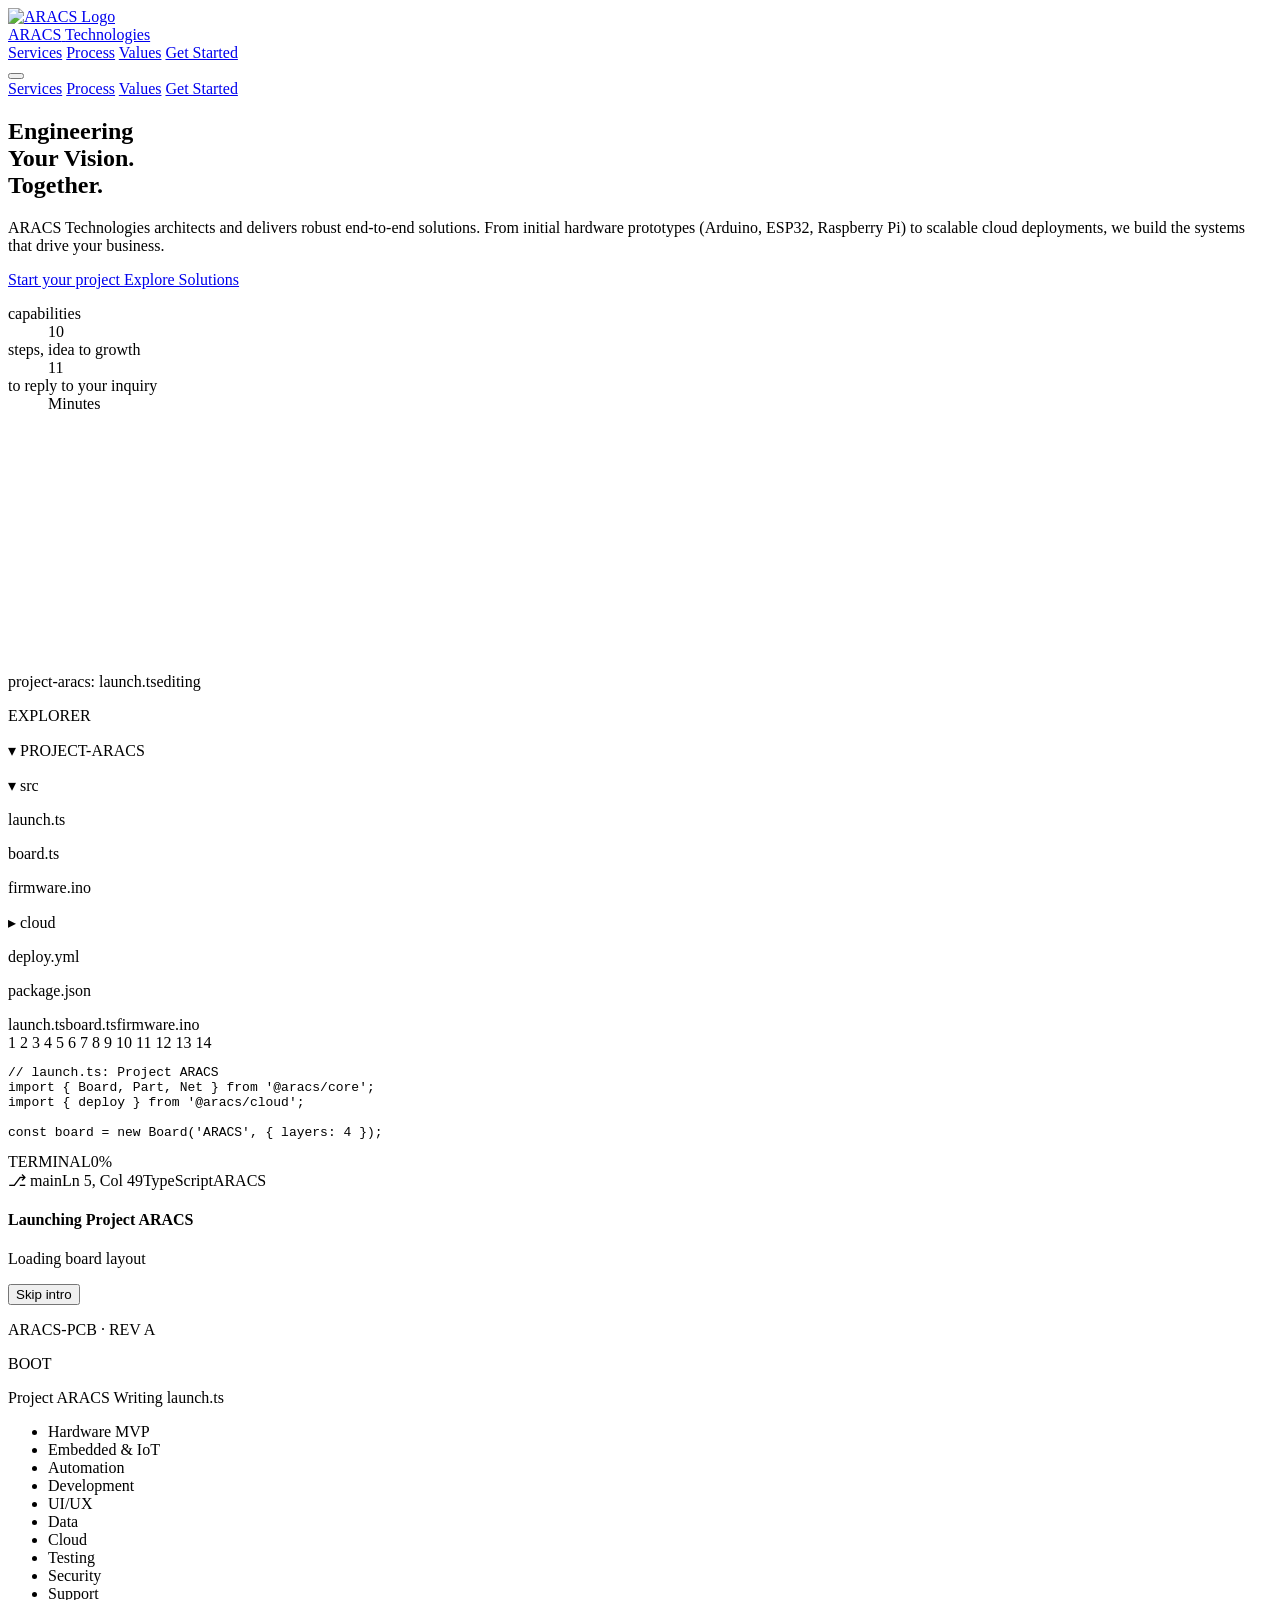
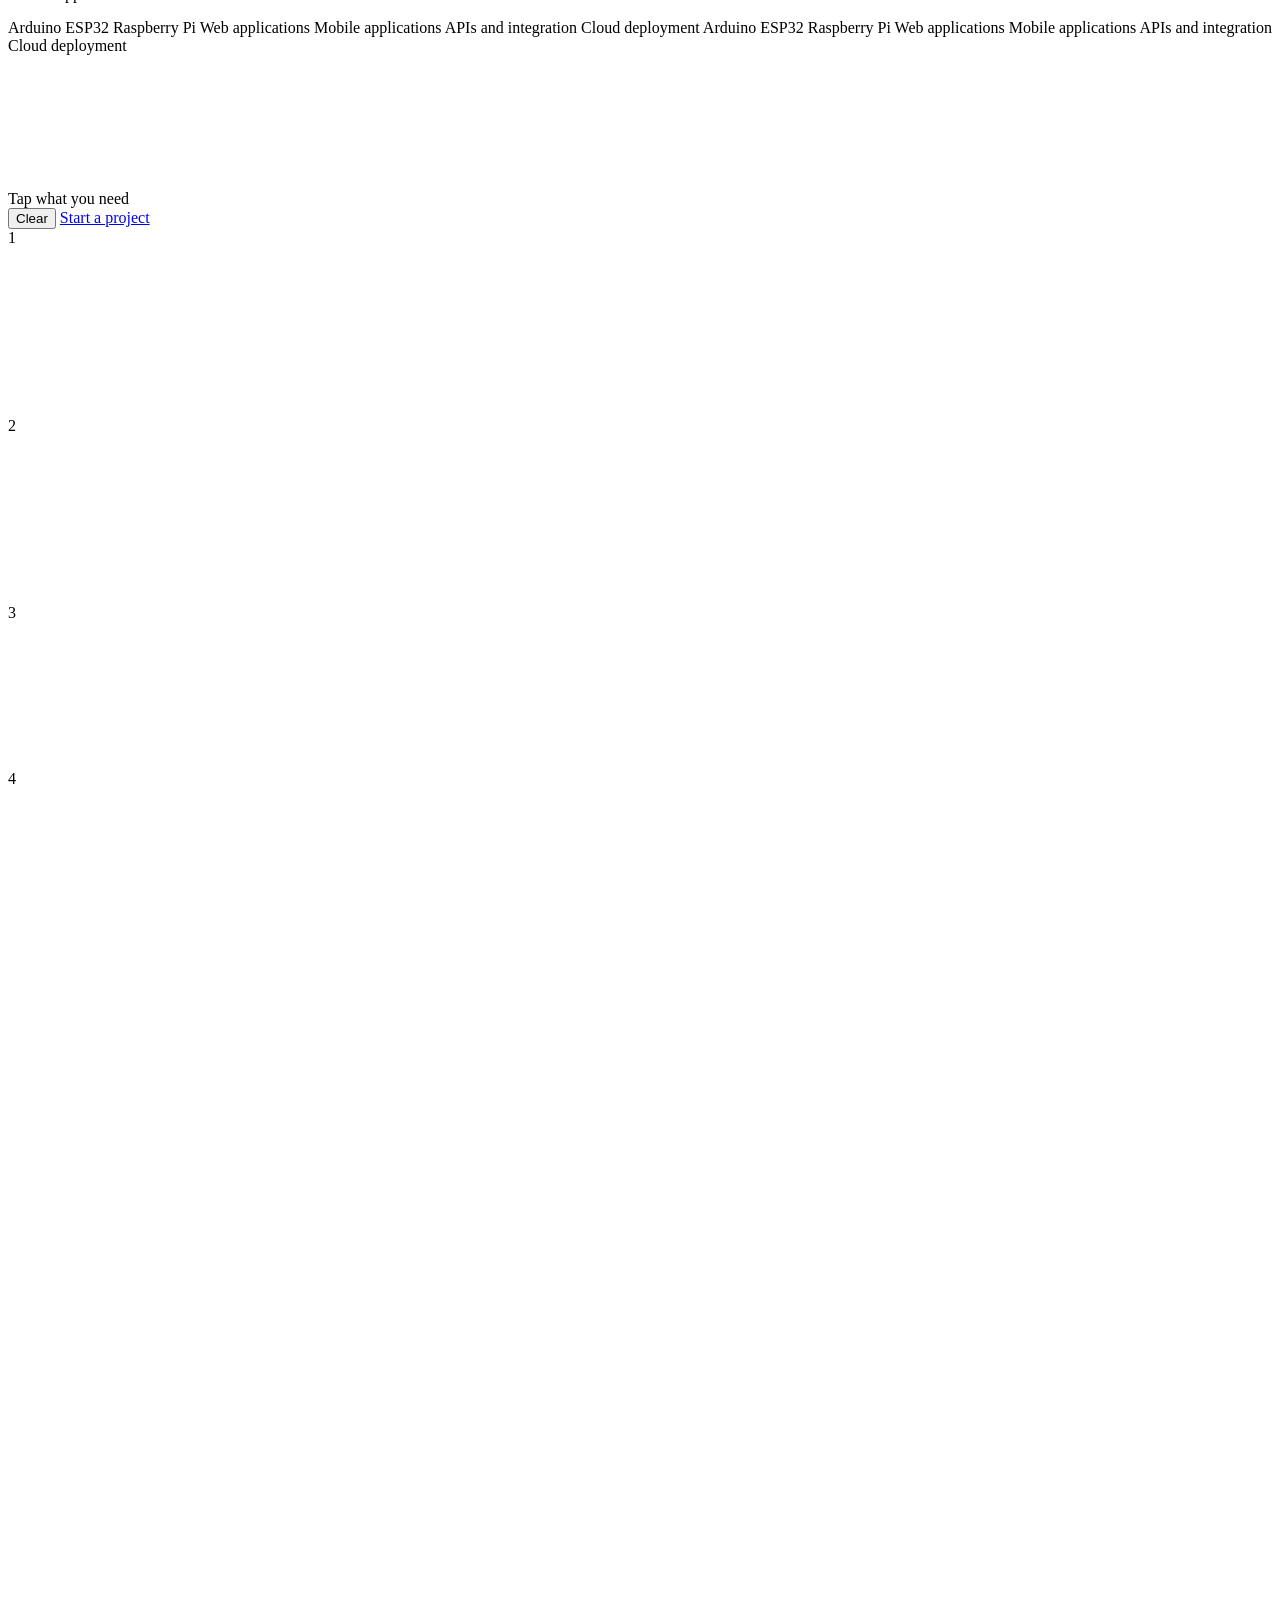
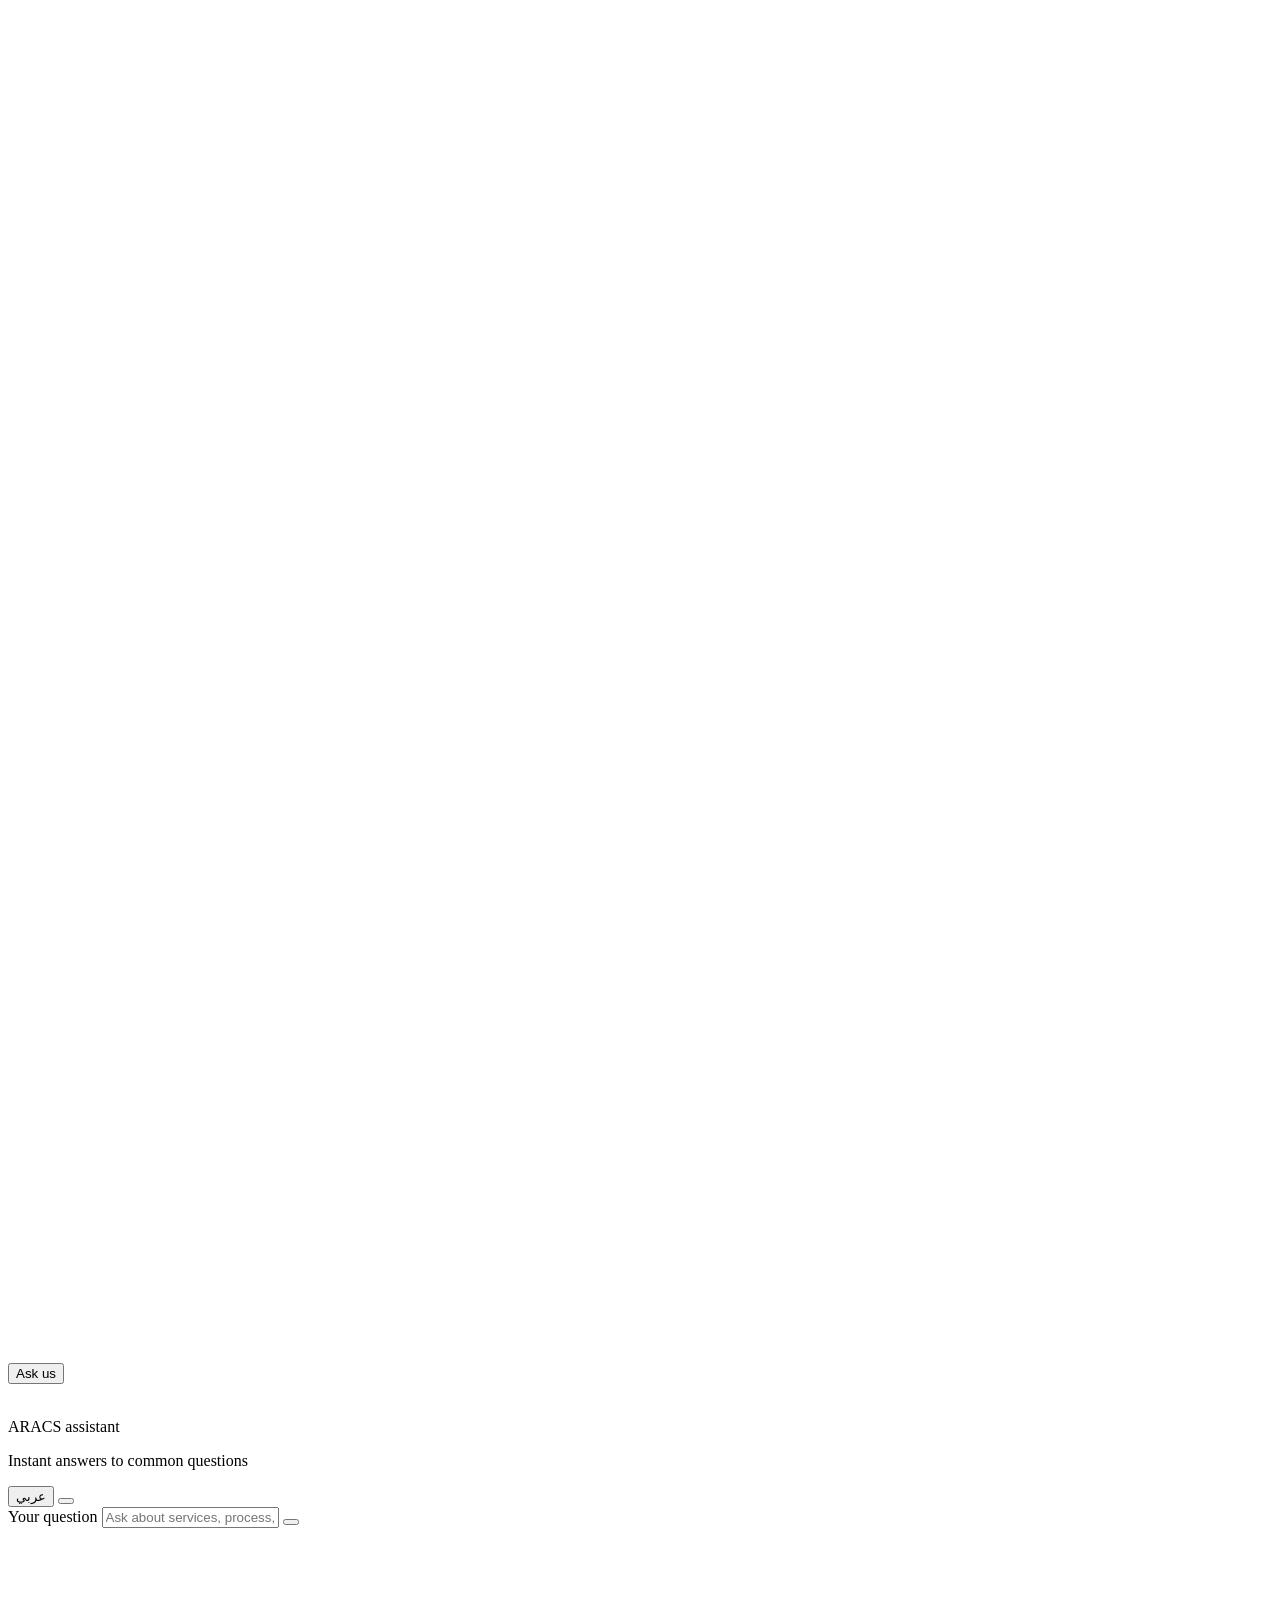
==== commit 63b5c66c: "Update index.html" ====
--- a/index.html
+++ b/index.html
@@ -16,7 +16,7 @@
     <link href="https://fonts.googleapis.com/css2?family=Poppins:wght@300;400;500;600;700;800&display=swap" rel="stylesheet">
     <link href="https://fonts.googleapis.com/css2?family=Cairo:wght@400;600;700&display=swap" rel="stylesheet">
     <link href="https://fonts.googleapis.com/css2?family=JetBrains+Mono:wght@400;500;700&display=swap" rel="stylesheet">
-    <link rel="stylesheet" href="./style.css">
+    <link rel="stylesheet" href="./styles.css">
 
     <!-- Phosphor Icons -->
     <script src="https://unpkg.com/@phosphor-icons/web"></script>
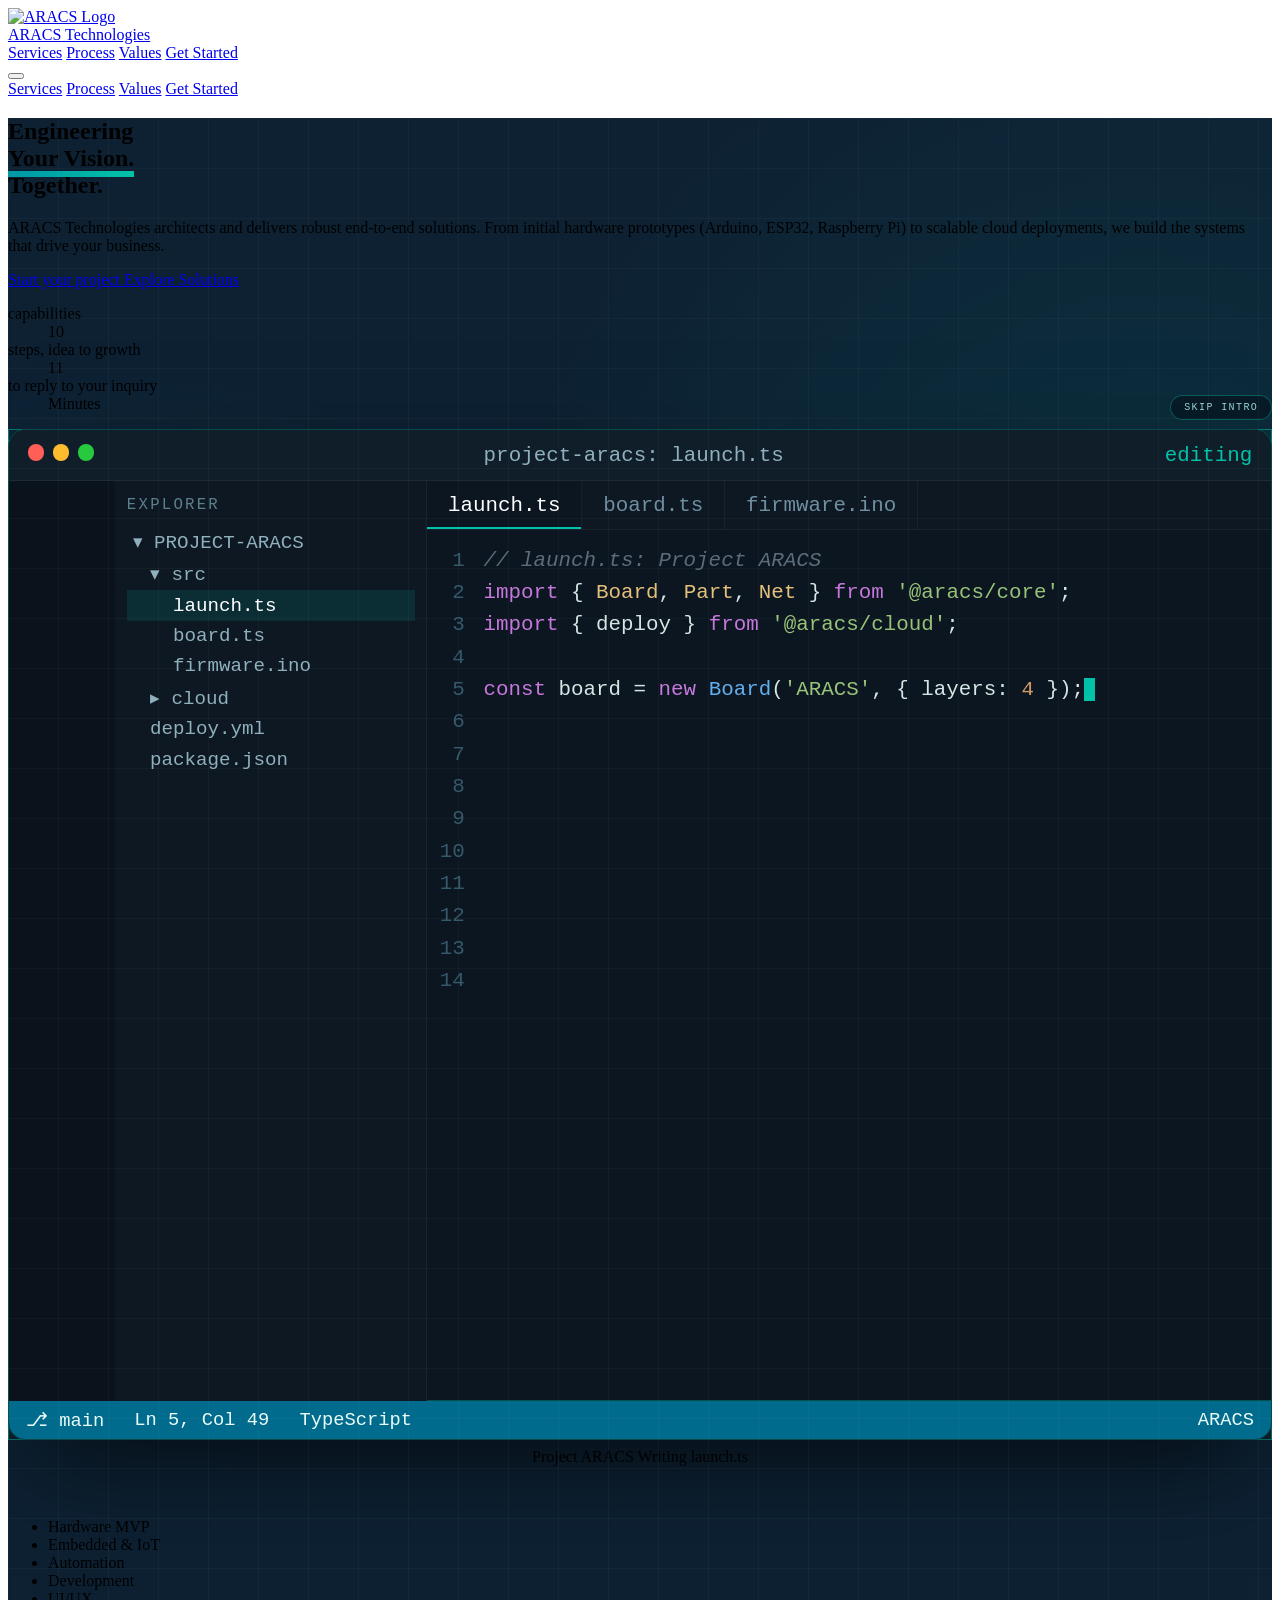
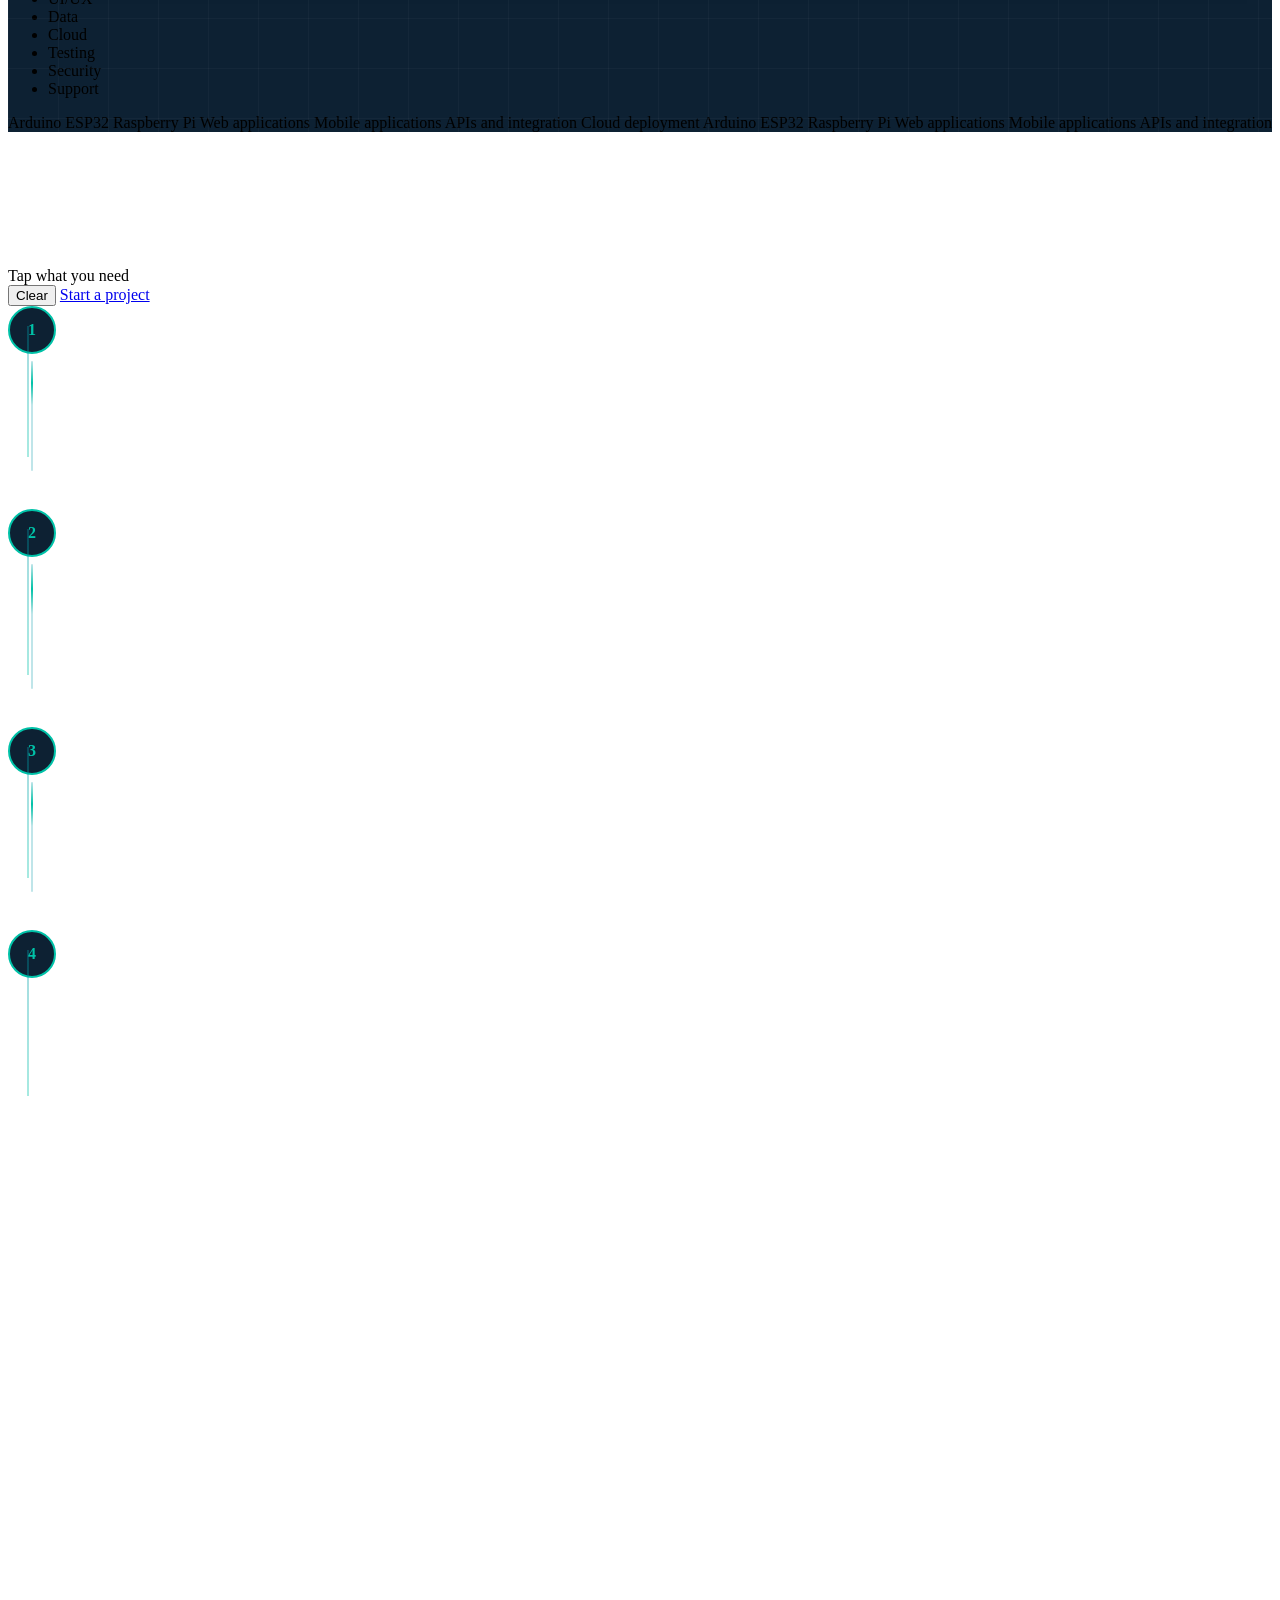
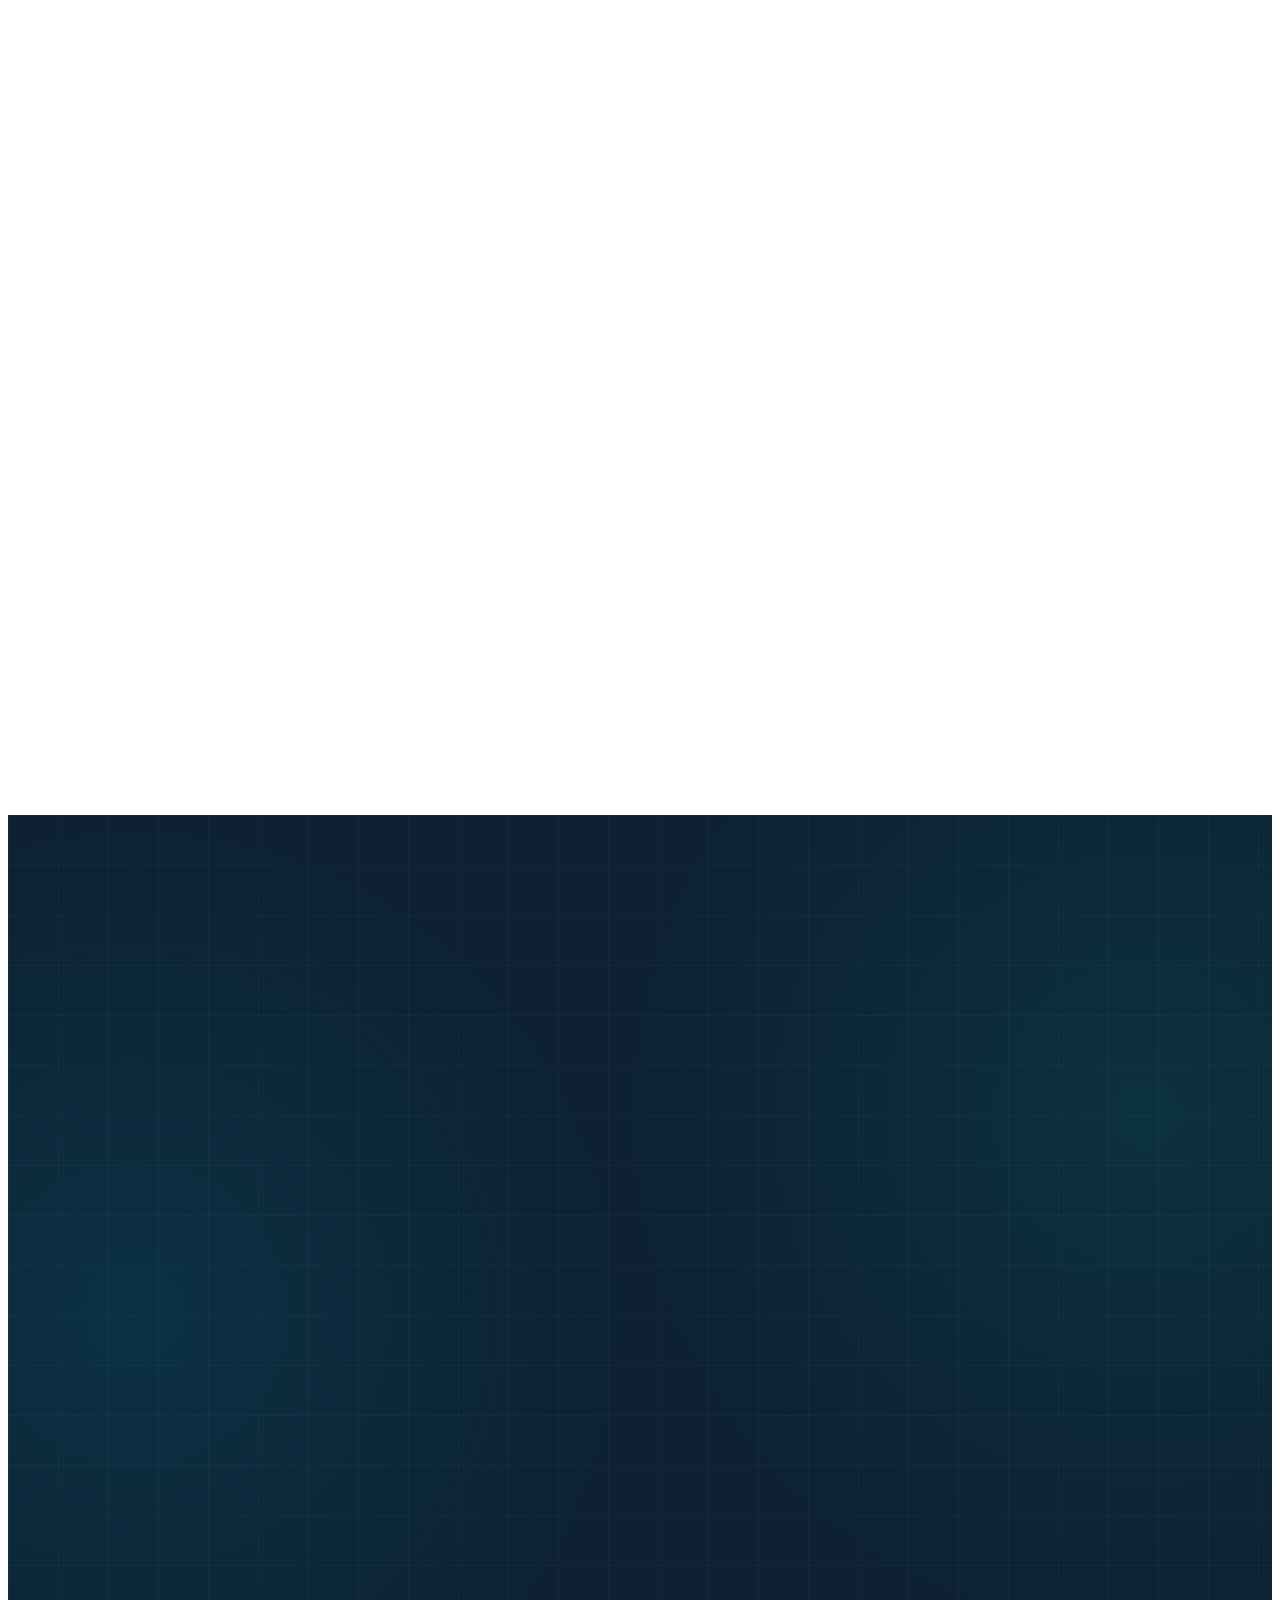
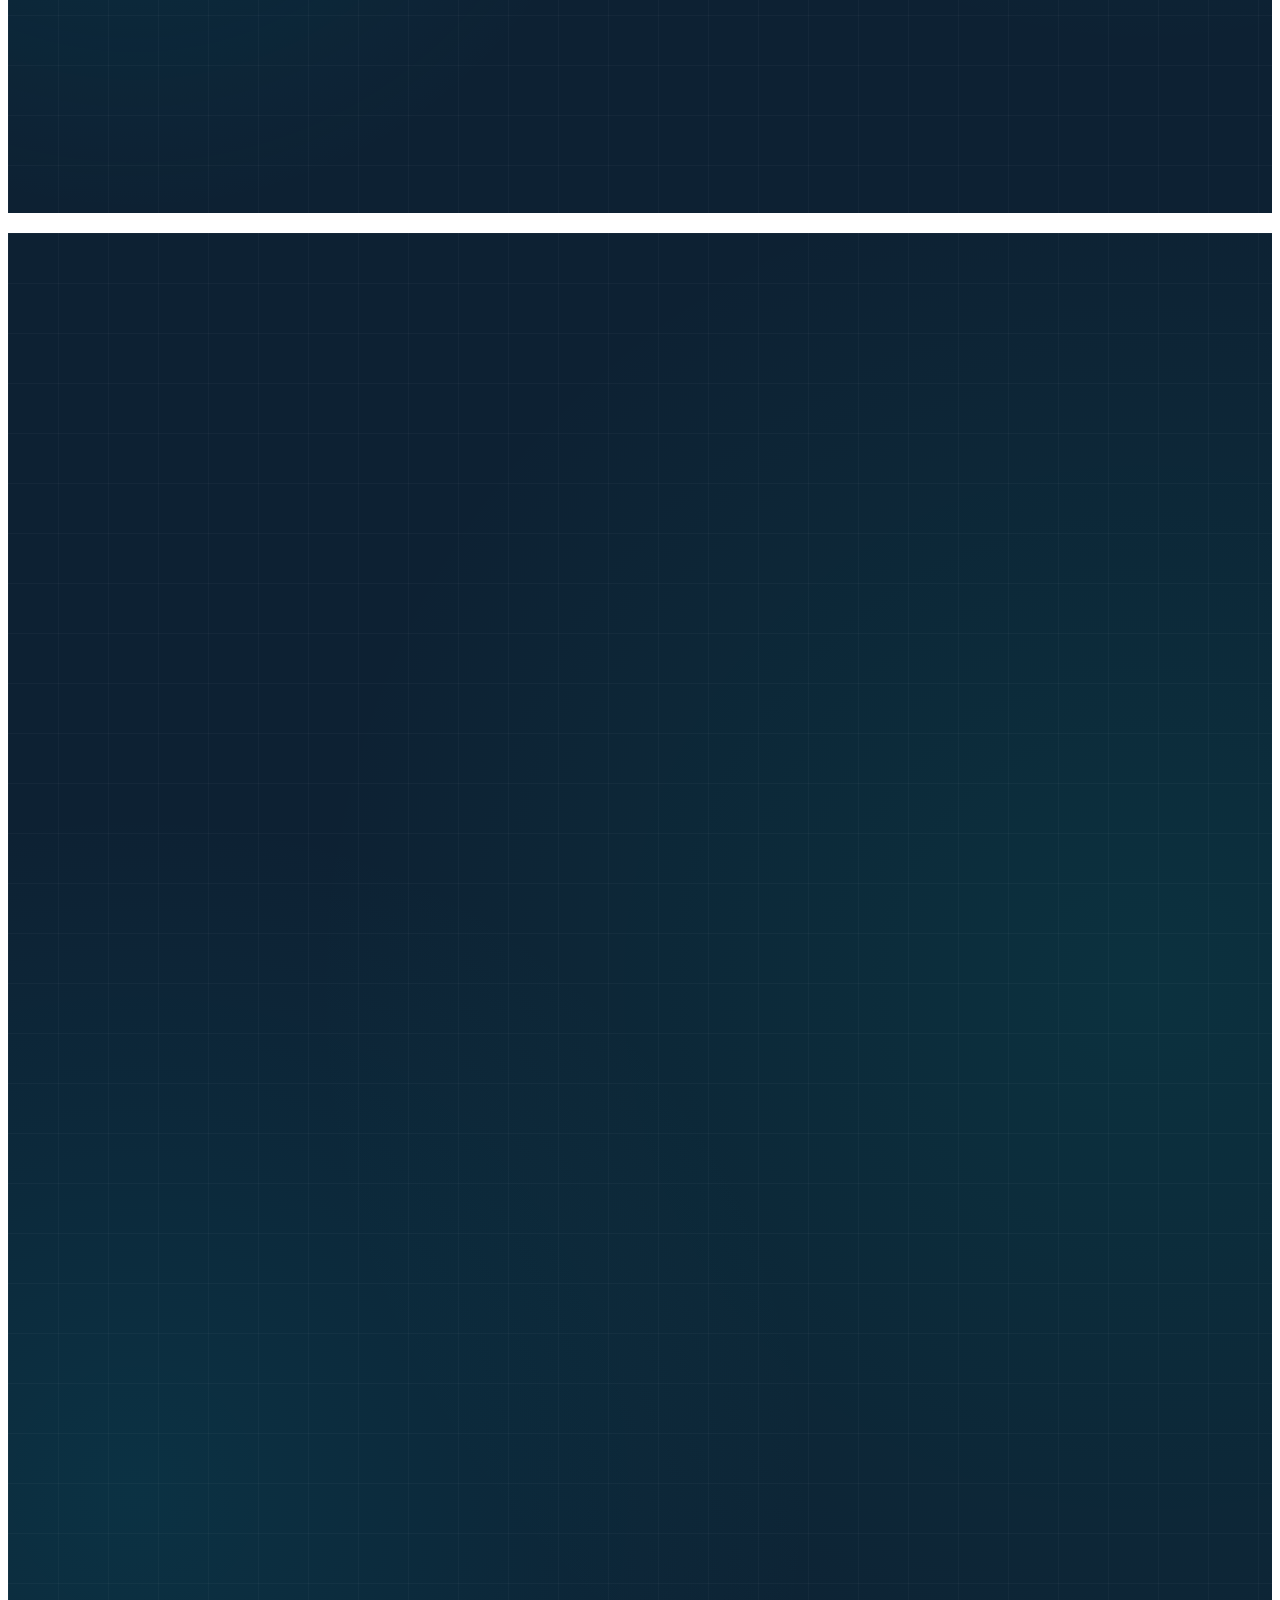
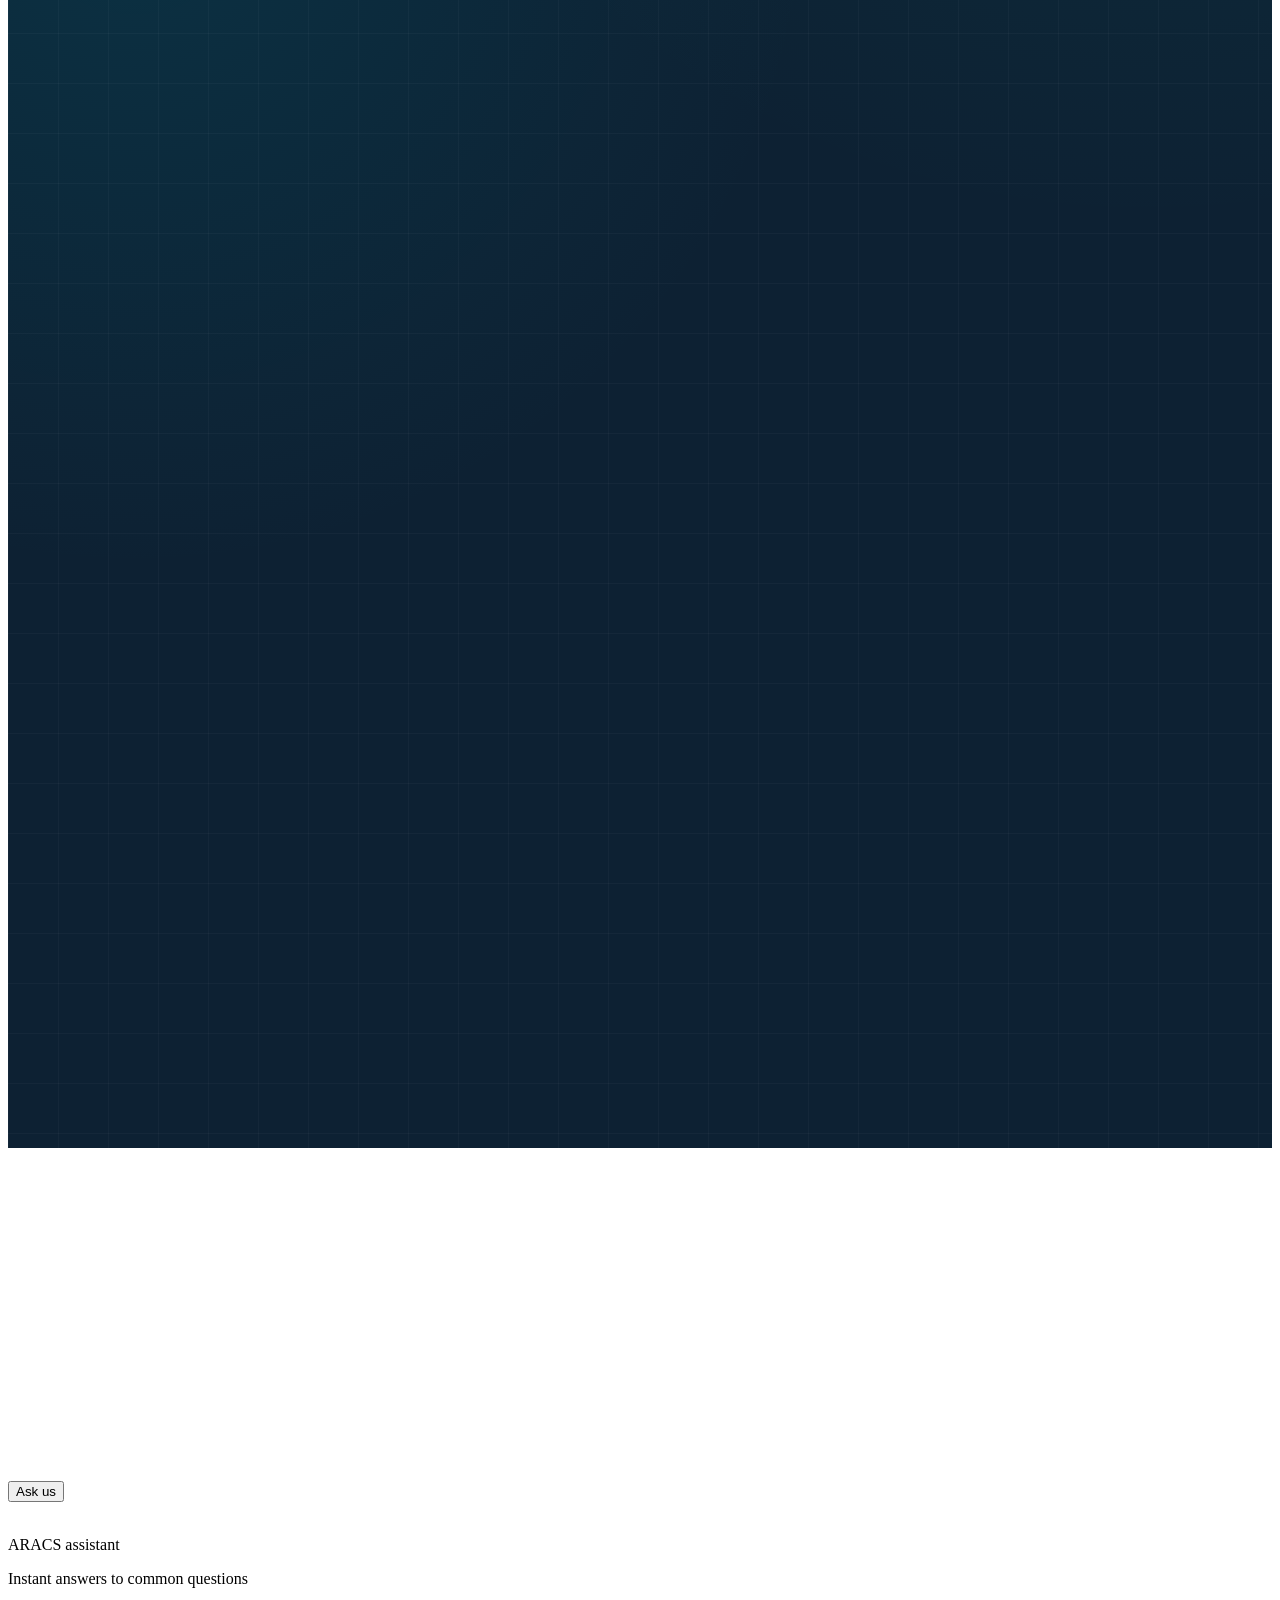
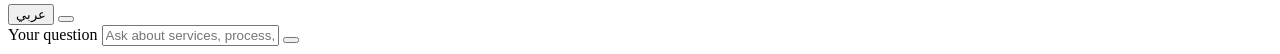
==== commit 6c92656f: "Update index.html" ====
--- a/index.html
+++ b/index.html
@@ -563,13 +563,24 @@
                     </button>
                 </form>
 
-                <!-- Success Message -->
-                <div id="form-success-message" class="hidden flex-col items-center justify-center p-8 bg-brand-teal/10 border border-brand-lightTeal/30 rounded-2xl text-center transition-all duration-500">
-                    <div class="w-16 h-16 rounded-full bg-brand-lightTeal/20 flex items-center justify-center text-brand-lightTeal mb-4">
-                        <i class="ph ph-check-circle text-4xl"></i>
-                    </div>
-                    <h5 class="text-2xl font-bold text-white mb-2">Inquiry Submitted!</h5>
-                    <p class="text-gray-300 max-w-md">Thank you for reaching out. Our engineering team will review your project details and get back to you in minutes.</p>
+                <!-- Success Message (shown after the confirmation modal is closed) -->
+                <div id="form-success-message" class="hidden flex-col items-center justify-center p-8 bg-brand-teal/10 border border-brand-lightTeal/30 rounded-2xl text-center" aria-live="polite">
+                    <div class="af-inline-check">
+                        <svg class="af-check-svg" viewBox="0 0 96 96" aria-hidden="true">
+                            <circle class="af-check-fill" cx="48" cy="48" r="40"/>
+                            <circle class="af-check-circle" cx="48" cy="48" r="40"/>
+                            <path class="af-check-mark" d="M30 49 L43 62 L67 35"/>
+                        </svg>
+                    </div>
+                    <h5 class="text-2xl font-bold text-white mb-2">Inquiry received</h5>
+                    <p class="text-gray-300 max-w-md mb-5">Thank you for reaching out. Our engineering team will review your project details.</p>
+                    <div class="af-inline-note">
+                        <i class="ph ph-envelope-simple-open"></i>
+                        <p><strong>One more step:</strong> open the email we sent to <b id="inline-success-email"></b>, read the draft and verify it. Can't find it? Check your <strong>Spam / Junk</strong> folder.</p>
+                    </div>
+                    <button type="button" id="new-inquiry-btn" class="mt-6 inline-flex items-center gap-2 px-6 py-3 rounded-xl border border-white/20 text-gray-200 font-semibold hover:bg-white/10 transition-colors">
+                        <i class="ph ph-plus"></i> Send another inquiry
+                    </button>
                 </div>
             </div>
         </div>
--- a/styles.css
+++ b/styles.css
@@ -0,0 +1,292 @@
+/* ARACS Technologies — custom styles (Tailwind handles the rest) */
+
+/* Brand background pattern (kept from the original identity) */
+.hero-pattern {
+	background-color: #0D2133;
+	background-image:
+		radial-gradient(circle at 10% 50%, rgba(0, 151, 167, 0.14), transparent 40%),
+		radial-gradient(circle at 90% 30%, rgba(0, 194, 168, 0.10), transparent 40%);
+	position: relative;
+}
+
+.hero-pattern::after {
+	content: '';
+	position: absolute;
+	inset: 0;
+	background-image: linear-gradient(rgba(255, 255, 255, 0.03) 1px, transparent 1px),
+		linear-gradient(90deg, rgba(255, 255, 255, 0.03) 1px, transparent 1px);
+	background-size: 50px 50px;
+	pointer-events: none;
+}
+
+/* Circuit-trace underline used on the hero headline */
+.trace {
+	background-image: linear-gradient(90deg, #0097A7, #00C2A8);
+	background-repeat: no-repeat;
+	background-size: 100% 6px;
+	background-position: 0 100%;
+	padding-bottom: 6px;
+}
+
+/* One orchestrated entrance on page load (hero only) */
+@keyframes rise {
+	from { opacity: 0; transform: translateY(18px); }
+	to   { opacity: 1; transform: translateY(0); }
+}
+.rise { animation: rise 0.8s cubic-bezier(0.22, 1, 0.36, 1) both; }
+.rise-2 { animation-delay: 0.12s; }
+.rise-3 { animation-delay: 0.24s; }
+.rise-4 { animation-delay: 0.36s; }
+
+/* Hardware chip ticker in the hero */
+@keyframes drift {
+	from { transform: translateX(0); }
+	to   { transform: translateX(-50%); }
+}
+.drift { animation: drift 28s linear infinite; width: max-content; }
+
+/* Process: connecting rail between phase steps */
+.rail { position: relative; }
+.rail::before {
+	content: '';
+	position: absolute;
+	left: 19px;
+	top: 20px;
+	bottom: 20px;
+	width: 2px;
+	background: linear-gradient(to bottom, #0097A7, #00C2A8);
+	opacity: 0.35;
+}
+
+/* Visible keyboard focus everywhere */
+a:focus-visible,
+button:focus-visible,
+input:focus-visible,
+select:focus-visible,
+textarea:focus-visible {
+	outline: 2px solid #00C2A8;
+	outline-offset: 3px;
+}
+
+/* Form fields on the dark card */
+.field {
+	width: 100%;
+	background: rgba(13, 33, 51, 0.55);
+	border: 1px solid rgba(0, 151, 167, 0.4);
+	border-radius: 0.75rem;
+	padding: 0.8rem 1rem;
+	color: #fff;
+	font-size: 0.95rem;
+	transition: border-color 0.2s, box-shadow 0.2s;
+}
+.field:focus {
+	outline: none;
+	border-color: #00C2A8;
+	box-shadow: 0 0 0 3px rgba(0, 194, 168, 0.18);
+}
+
+/* Native dropdown lists, so long lists (58 wilayas, project types) stay readable */
+.field option,
+.field optgroup {
+	background-color: #0D2133;
+	color: #fff;
+}
+.field optgroup {
+	color: #00C2A8;
+	font-weight: 600;
+}
+.field option:disabled {
+	color: #8ba1ad;
+}
+.field option:checked {
+	background-color: #006B8D;
+	color: #fff;
+}
+
+@media (prefers-reduced-motion: reduce) {
+	.rise, .drift { animation: none; }
+	html { scroll-behavior: auto !important; }
+}
+
+/* ---------- Interactive process ---------- */
+.proc-phase { color: #6b7f8c; border-color: #d3e2e6; transition: color .3s, border-color .3s; }
+.proc-phase[data-active="true"] { color: #006B8D; border-color: #0097A7; }
+
+.proc-node { flex: 1 1 0; display: flex; flex-direction: column; align-items: center; gap: .75rem; background: none; border: 0; cursor: pointer; padding: 0 .25rem; scroll-snap-align: center; }
+.proc-node .dot {
+	width: 3rem; height: 3rem; border-radius: 9999px; display: flex; align-items: center; justify-content: center;
+	background: #fff; border: 2px solid #cfe3e7; color: #0097A7; font-size: 1.35rem;
+	transition: background .3s, border-color .3s, color .3s, transform .3s, box-shadow .3s;
+}
+.proc-node .lbl { font-size: .8rem; font-weight: 500; color: #6b7f8c; transition: color .3s; }
+.proc-node:hover .dot { border-color: #0097A7; }
+.proc-node[data-state="done"] .dot { background: #0097A7; border-color: #0097A7; color: #fff; }
+.proc-node[data-state="done"] .lbl { color: #0D2133; }
+.proc-node[aria-selected="true"] .dot { background: #0D2133; border-color: #00C2A8; color: #00C2A8; transform: scale(1.12); box-shadow: 0 0 0 6px rgba(0, 194, 168, .22); }
+.proc-node[aria-selected="true"] .lbl { color: #0D2133; font-weight: 700; }
+
+.proc-panel { transition: opacity .25s, transform .25s; }
+.proc-panel.swap { opacity: 0; transform: translateY(8px); }
+
+/* ---------- FAQ assistant ---------- */
+.bot-panel { transform-origin: bottom right; animation: botIn .25s cubic-bezier(.22, 1, .36, 1); }
+@keyframes botIn { from { opacity: 0; transform: translateY(12px) scale(.96); } to { opacity: 1; transform: none; } }
+.bot-msg { width: fit-content; max-width: 86%; padding: .65rem .9rem; border-radius: 1rem; font-size: .9rem; line-height: 1.5; white-space: pre-line; }
+.bot-msg.bot { background: #fff; color: #0D2133; border: 1px solid #e3edf0; border-end-start-radius: .25rem; }
+.bot-msg.me { background: #006B8D; color: #fff; margin-inline-start: auto; border-end-end-radius: .25rem; }
+.bot-act { display: inline-flex; align-items: center; gap: .4rem; margin: .5rem .4rem 0 0; padding: .4rem .85rem; border-radius: 9999px; font-size: .8rem; font-weight: 600; background: #00C2A8; color: #0D2133; text-decoration: none; transition: background .2s, color .2s; }
+.bot-act:hover { background: #0D2133; color: #fff; }
+.bot-chip { padding: .4rem .8rem; border-radius: 9999px; font-size: .8rem; font-weight: 500; background: #fff; color: #006B8D; border: 1px solid #b9d9e0; cursor: pointer; transition: background .2s, color .2s, border-color .2s; }
+.bot-chip:hover { background: #006B8D; color: #fff; border-color: #006B8D; }
+.bot-typing span { display: inline-block; width: 6px; height: 6px; margin: 0 2px; border-radius: 50%; background: #0097A7; animation: botDot 1s infinite ease-in-out; }
+.bot-typing span:nth-child(2) { animation-delay: .15s; }
+.bot-typing span:nth-child(3) { animation-delay: .3s; }
+@keyframes botDot { 0%, 80%, 100% { opacity: .25; transform: translateY(0); } 40% { opacity: 1; transform: translateY(-3px); } }
+
+@media (prefers-reduced-motion: reduce) {
+	.bot-panel, .bot-typing span, .proc-panel, #proc-fill { animation: none !important; transition: none !important; }
+}
+
+/* Process: per-step timer bar */
+@keyframes procbar { from { width: 0; } to { width: 100%; } }
+
+/* Chat in Arabic: right-to-left, Arabic-capable font, mirrored send icon */
+#bot-panel[dir="rtl"], #bot-launcher[lang="ar"] { font-family: 'Cairo', 'Poppins', sans-serif; }
+#bot-panel[dir="rtl"] #bot-form i { transform: scaleX(-1); }
+
+/* ---------- Capability stack ("chip to cloud") ---------- */
+.layer { display: grid; gap: 1rem 1.5rem; padding-bottom: 2rem; }
+.layer:last-child { padding-bottom: 0; }
+@media (min-width: 1024px) { .layer { grid-template-columns: 3rem 15rem minmax(0, 1fr); } }
+.layer-cards { display: grid; gap: 1rem; grid-template-columns: minmax(0, 1fr); }
+@media (min-width: 640px) { .layer-cards { grid-template-columns: repeat(2, minmax(0, 1fr)); } }
+@media (min-width: 1024px) { .layer-cards { grid-template-columns: repeat(var(--n, 3), minmax(0, 1fr)); } }
+
+.rail { display: none; }
+@media (min-width: 1024px) { .rail { display: flex; flex-direction: column; align-items: center; align-self: stretch; } }
+.rail-dot { width: 2.75rem; height: 2.75rem; flex-shrink: 0; border-radius: 9999px; display: flex; align-items: center; justify-content: center; background: #0D2133; color: #00C2A8; border: 2px solid #00C2A8; font-weight: 600; }
+.rail-line { position: relative; flex: 1; width: 2px; margin: .4rem 0; border-radius: 2px; overflow: hidden; background: rgba(0, 151, 167, .25); }
+.rail-line::after { content: ''; position: absolute; left: 0; right: 0; height: 40%; background: linear-gradient(to bottom, transparent, #00C2A8, transparent); animation: flow 2.6s linear infinite; }
+@keyframes flow { from { top: -40%; } to { top: 100%; } }
+
+.cap2 {
+	position: relative; display: flex; flex-direction: column; gap: .75rem; text-align: left; cursor: pointer;
+	padding: 1.25rem; border-radius: 1.25rem; background: #F2F7F8; border: 1px solid transparent;
+	transition: background .25s, border-color .25s, box-shadow .25s, transform .25s;
+}
+.cap2 .ico { width: 3rem; height: 3rem; border-radius: .9rem; background: #fff; color: #006B8D; display: flex; align-items: center; justify-content: center; font-size: 1.6rem; box-shadow: 0 1px 2px rgba(13, 33, 51, .08); transition: background .25s, color .25s; }
+.cap2 .tick { position: absolute; top: 1rem; right: 1rem; width: 1.75rem; height: 1.75rem; border-radius: 9999px; border: 2px solid #b9d3d9; color: #6b7f8c; display: flex; align-items: center; justify-content: center; font-size: .9rem; transition: background .25s, border-color .25s, color .25s, transform .25s; }
+.cap2:hover { background: #fff; border-color: rgba(0, 151, 167, .35); transform: translateY(-3px); box-shadow: 0 14px 30px -16px rgba(0, 107, 141, .4); }
+.cap2:hover .tick { border-color: #0097A7; color: #0097A7; }
+.cap2[aria-pressed="true"] { background: #fff; border-color: #0097A7; box-shadow: 0 0 0 3px rgba(0, 194, 168, .18); }
+.cap2[aria-pressed="true"] .ico { background: #006B8D; color: #fff; }
+.cap2[aria-pressed="true"] .tick { background: #00C2A8; border-color: #00C2A8; color: #0D2133; transform: scale(1.1); }
+
+/* ---------- Brand value icons: hover effect ---------- */
+.val-icon {
+	position: relative; width: 5rem; height: 5rem; border-radius: 1.4rem; display: flex; align-items: center; justify-content: center;
+	font-size: 2.6rem; color: #00C2A8; background: rgba(255, 255, 255, .04); border: 1px solid rgba(0, 194, 168, .28);
+	transition: transform .4s cubic-bezier(.22, 1, .36, 1), background .4s, color .4s, border-color .4s, box-shadow .4s;
+}
+.val-icon i { display: block; transition: transform .6s cubic-bezier(.22, 1, .36, 1); }
+.val-card { cursor: default; }
+.val-card:hover .val-icon, .val-card:active .val-icon {
+	transform: translateY(-8px);
+	background: linear-gradient(135deg, #0097A7, #00C2A8); color: #0D2133; border-color: transparent;
+	box-shadow: 0 16px 34px -10px rgba(0, 194, 168, .6), 0 0 0 8px rgba(0, 194, 168, .12);
+}
+/* Each icon moves in a way that suits it */
+.val-card:hover [data-fx="bulb"] i, .val-card:active [data-fx="bulb"] i { transform: scale(1.18); filter: drop-shadow(0 0 8px rgba(255, 255, 255, .7)); }
+.val-card:hover [data-fx="gear"] i, .val-card:active [data-fx="gear"] i { transform: rotate(180deg) scale(1.08); }
+.val-card:hover [data-fx="users"] i, .val-card:active [data-fx="users"] i { transform: scale(1.15); }
+.val-card:hover [data-fx="rocket"] i, .val-card:active [data-fx="rocket"] i { transform: translate(5px, -5px) scale(1.1); }
+.val-card:hover [data-fx="chart"] i, .val-card:active [data-fx="chart"] i { transform: translateY(-4px) scale(1.15); }
+.val-title { transition: color .3s; }
+.val-card:hover .val-title { color: #00C2A8; }
+.val-line { display: block; width: 1.5rem; height: 2px; margin-bottom: .75rem; border-radius: 2px; background: #00C2A8; transition: width .4s cubic-bezier(.22, 1, .36, 1); }
+.val-card:hover .val-line { width: 3.5rem; }
+
+@media (prefers-reduced-motion: reduce) {
+	.val-icon, .val-icon i, .cap2, .cap2 .tick { transition: none !important; }
+	.rail-line::after { animation: none; }
+	.val-card:hover .val-icon, .val-card:hover .val-icon i, .cap2:hover, .cap2[aria-pressed="true"] .tick { transform: none !important; }
+}
+
+/* ---------- Hero circuit board ---------- */
+.pcb-frame { position: relative; width: 100%; aspect-ratio: 5 / 4; container-type: inline-size; }
+.pcb-frame canvas { position: absolute; inset: 0; width: 100%; height: 100%; cursor: crosshair; touch-action: pan-y; }
+.pcb-hud { position: absolute; pointer-events: none; font-family: 'JetBrains Mono', ui-monospace, monospace; font-size: 10px; letter-spacing: .2em; text-transform: uppercase; color: rgba(0, 194, 168, .75); font-weight: 500; }
+.pcb-corner { position: absolute; width: 18px; height: 18px; pointer-events: none; border: 0 solid rgba(0, 194, 168, .55); }
+.pcb-corner.tl { top: 0; left: 0; border-top-width: 1.5px; border-left-width: 1.5px; }
+.pcb-corner.tr { top: 0; right: 0; border-top-width: 1.5px; border-right-width: 1.5px; }
+.pcb-corner.bl { bottom: 0; left: 0; border-bottom-width: 1.5px; border-left-width: 1.5px; }
+.pcb-corner.br { bottom: 0; right: 0; border-bottom-width: 1.5px; border-right-width: 1.5px; }
+.pcb-caption { text-align: center; margin-top: .5rem; min-height: 3.4rem; }
+@media (max-width: 480px) { .pcb-hud { display: none; } }
+
+/* ---------- Intro: IDE that writes, compiles and launches Project ARACS ---------- */
+.pcb-btn { position: absolute; right: 0; top: -2.1rem; z-index: 6; font-family: 'JetBrains Mono', ui-monospace, monospace; font-size: 10px; letter-spacing: .14em; text-transform: uppercase; color: rgba(190, 255, 248, .8); background: rgba(6, 20, 33, .75); border: 1px solid rgba(0, 194, 168, .4); border-radius: 9999px; padding: .35rem .8rem; cursor: pointer; transition: background .2s, color .2s; }
+.pcb-btn:hover { background: #00C2A8; color: #06141f; }
+.ide { position: absolute; inset: 0; z-index: 3; font-family: 'JetBrains Mono', ui-monospace, SFMono-Regular, Menlo, Consolas, monospace; font-size: max(8px, 1.65cqw); color: #cfe3e6; transition: opacity .7s ease, transform .7s ease, filter .7s ease; }
+.ide.glitch { animation: ideGlitch .42s steps(2) 1; }
+.ide.out { opacity: 0; transform: scale(1.05); filter: blur(8px); pointer-events: none; }
+.ide.hide { display: none; }
+@keyframes ideGlitch {
+	0% { clip-path: inset(0); transform: none; } 20% { clip-path: inset(12% 0 60% 0); transform: translateX(-2%); }
+	40% { clip-path: inset(55% 0 12% 0); transform: translateX(2.5%); } 60% { clip-path: inset(30% 0 35% 0); transform: translateX(-1.5%); }
+	80% { clip-path: inset(5% 0 80% 0); transform: translateX(1%); } 100% { clip-path: none; transform: none; }
+}
+.ide-win { position: absolute; inset: 0; display: flex; flex-direction: column; overflow: hidden; border-radius: max(8px, 1.4cqw); background: #0b1620; border: 1px solid rgba(0, 194, 168, .3); box-shadow: 0 3cqw 8cqw -2cqw rgba(0, 0, 0, .7); }
+.ide-title { display: flex; align-items: center; gap: 1em; padding: .65em .9em; background: #101e2a; border-bottom: 1px solid rgba(255, 255, 255, .06); }
+.ide-title .dots i { display: inline-block; width: .8em; height: .8em; border-radius: 50%; margin-right: .4em; }
+.ide-title .dots i:nth-child(1) { background: #ff5f56; } .ide-title .dots i:nth-child(2) { background: #ffbd2e; } .ide-title .dots i:nth-child(3) { background: #27c93f; }
+.ide-name { flex: 1; text-align: center; color: #8fb0bd; }
+.ide-st { color: #00C2A8; white-space: nowrap; }
+.ide-body { display: flex; flex: 1; min-height: 0; }
+.ide-act { width: 3.4em; flex-shrink: 0; background: #0a131c; display: flex; flex-direction: column; align-items: center; gap: 1.1em; padding-top: 1em; color: #5d7f8e; font-size: 1.5em; }
+.ide-act .on { color: #00C2A8; }
+.ide-side { width: 15em; flex-shrink: 0; background: #0d1822; border-right: 1px solid rgba(255, 255, 255, .05); padding: .8em .6em; font-size: .92em; color: #8fb0bd; overflow: hidden; }
+.ide-side .h { letter-spacing: .14em; font-size: .82em; color: #5d7f8e; margin: 0 0 .7em; }
+.ide-side .f { margin: 0; padding: .22em .3em; white-space: nowrap; }
+.ide-side .i1 { padding-left: 1.2em; } .ide-side .i2 { padding-left: 2.4em; }
+.ide-side .on { color: #fff; background: rgba(0, 194, 168, .13); }
+.ide-main { position: relative; flex: 1; min-width: 0; display: flex; flex-direction: column; }
+.ide-tabs { display: flex; flex-shrink: 0; background: #0d1822; border-bottom: 1px solid rgba(255, 255, 255, .05); }
+.ide-tabs span { padding: .6em 1em; color: #6f8fa0; border-right: 1px solid rgba(255, 255, 255, .05); white-space: nowrap; }
+.ide-tabs .on { color: #fff; background: #0b1620; box-shadow: inset 0 -2px #00C2A8; }
+.ide-code { display: flex; flex: 1; min-height: 0; overflow: hidden; padding: .7em .6em; line-height: 1.55; }
+#ide-gut { color: #35586a; text-align: right; padding-right: .9em; white-space: pre; user-select: none; }
+#ide-pre { margin: 0; font: inherit; white-space: pre; color: #d4e7e4; }
+#ide-pre .kw { color: #c678dd; } #ide-pre .st { color: #98c379; } #ide-pre .fn { color: #61afef; } #ide-pre .nm { color: #d19a66; } #ide-pre .cm { color: #5c6c7a; font-style: italic; } #ide-pre .ty { color: #e5c07b; }
+.ide .cur { display: inline-block; width: .55em; height: 1.1em; vertical-align: text-bottom; background: #00C2A8; animation: blink 1s steps(1) infinite; }
+.ide-term { position: absolute; left: 0; right: 0; bottom: 0; height: 0; overflow: hidden; background: #08111a; border-top: 1px solid rgba(0, 194, 168, .35); transition: height .45s cubic-bezier(.22, 1, .36, 1); }
+.ide-term.open { height: 48%; }
+.ide-term .th { display: flex; justify-content: space-between; padding: .45em .8em; letter-spacing: .16em; font-size: .82em; color: #00C2A8; border-bottom: 1px solid rgba(255, 255, 255, .05); }
+#ide-log { padding: .5em .8em; line-height: 1.5; white-space: nowrap; overflow: hidden; }
+#ide-log b { color: #00C2A8; font-weight: 500; } #ide-log em { font-style: normal; color: #4ade80; } #ide-log .d { color: #61afef; } #ide-log .g { color: #fff; }
+.ide-bar { margin: .3em .8em; height: .5em; border-radius: 1em; background: rgba(255, 255, 255, .08); overflow: hidden; }
+.ide-bar i { display: block; height: 100%; width: 0; background: linear-gradient(90deg, #0097A7, #00C2A8); }
+.ide-status { display: flex; gap: 1.6em; flex-shrink: 0; padding: .4em .9em; background: #006B8D; color: #e8fbf8; font-size: .9em; }
+.ide-status .ml-auto { margin-left: auto; }
+.ide-load { position: absolute; inset: 0; z-index: 2; display: flex; flex-direction: column; align-items: center; justify-content: center; gap: 1.1em; border-radius: max(8px, 1.4cqw); background: rgba(5, 14, 22, .88); backdrop-filter: blur(3px); opacity: 0; pointer-events: none; transition: opacity .35s; }
+.ide-load.on { opacity: 1; }
+.ide-ring { width: 5.5em; height: 5.5em; border-radius: 50%; border: .3em solid rgba(0, 194, 168, .18); border-top-color: #00C2A8; animation: ideSpin .9s linear infinite; }
+@keyframes ideSpin { to { transform: rotate(360deg); } }
+.ide-load h4 { margin: 0; font-size: 1.5em; font-weight: 600; letter-spacing: .04em; color: #fff; }
+.ide-load p { margin: 0; color: #8fb0bd; }
+.ide-load .pb { width: 46%; height: .45em; border-radius: 1em; background: rgba(255, 255, 255, .1); overflow: hidden; }
+.ide-load .pb i { display: block; height: 100%; width: 0; background: linear-gradient(90deg, #0097A7, #00C2A8); }
+@container (max-width: 440px) { .ide-side, .ide-act { display: none; } .ide-term.open { height: 52%; } }
+@media (prefers-reduced-motion: reduce) { .ide, .ide-term { transition: none; } .ide-ring, .ide .cur { animation: none; } }
+
+/* =====================================================
+   SCROLL ASSEMBLY: exploded-view parts fly together and snap into place as you scroll
+   ===================================================== */
+html.bx-on, html.bx-on body { overflow-x: clip; }
+[data-bx] { pointer-events: none !important; transition: none !important; }
+#bx-fx { position: fixed; left: 0; top: 0; z-index: 39; pointer-events: none; }
+#bx-top { position: fixed; left: 0; top: 0; height: 3px; width: 0; z-index: 70; pointer-events: none; background: linear-gradient(90deg, #0097A7, #00e6c8); box-shadow: 0 0 4px rgba(0, 230, 200, .7); }
+@keyframes bxSnap { 0% { transform: scale(1.04); } 55% { transform: scale(.992); } 100% { transform: none; } }
+@keyframes bxPop { 0% { outline: 2px solid rgba(0, 230, 200, .95); outline-offset: 0; } 100% { outline: 2px solid rgba(0, 230, 200, 0); outline-offset: 16px; } }
+.bx-snap { animation: bxSnap .4s cubic-bezier(.2, 1.2, .4, 1), bxPop .6s ease-out; }
+@media (prefers-reduced-motion: reduce) { #bx-fx, #bx-top { display: none !important; } }
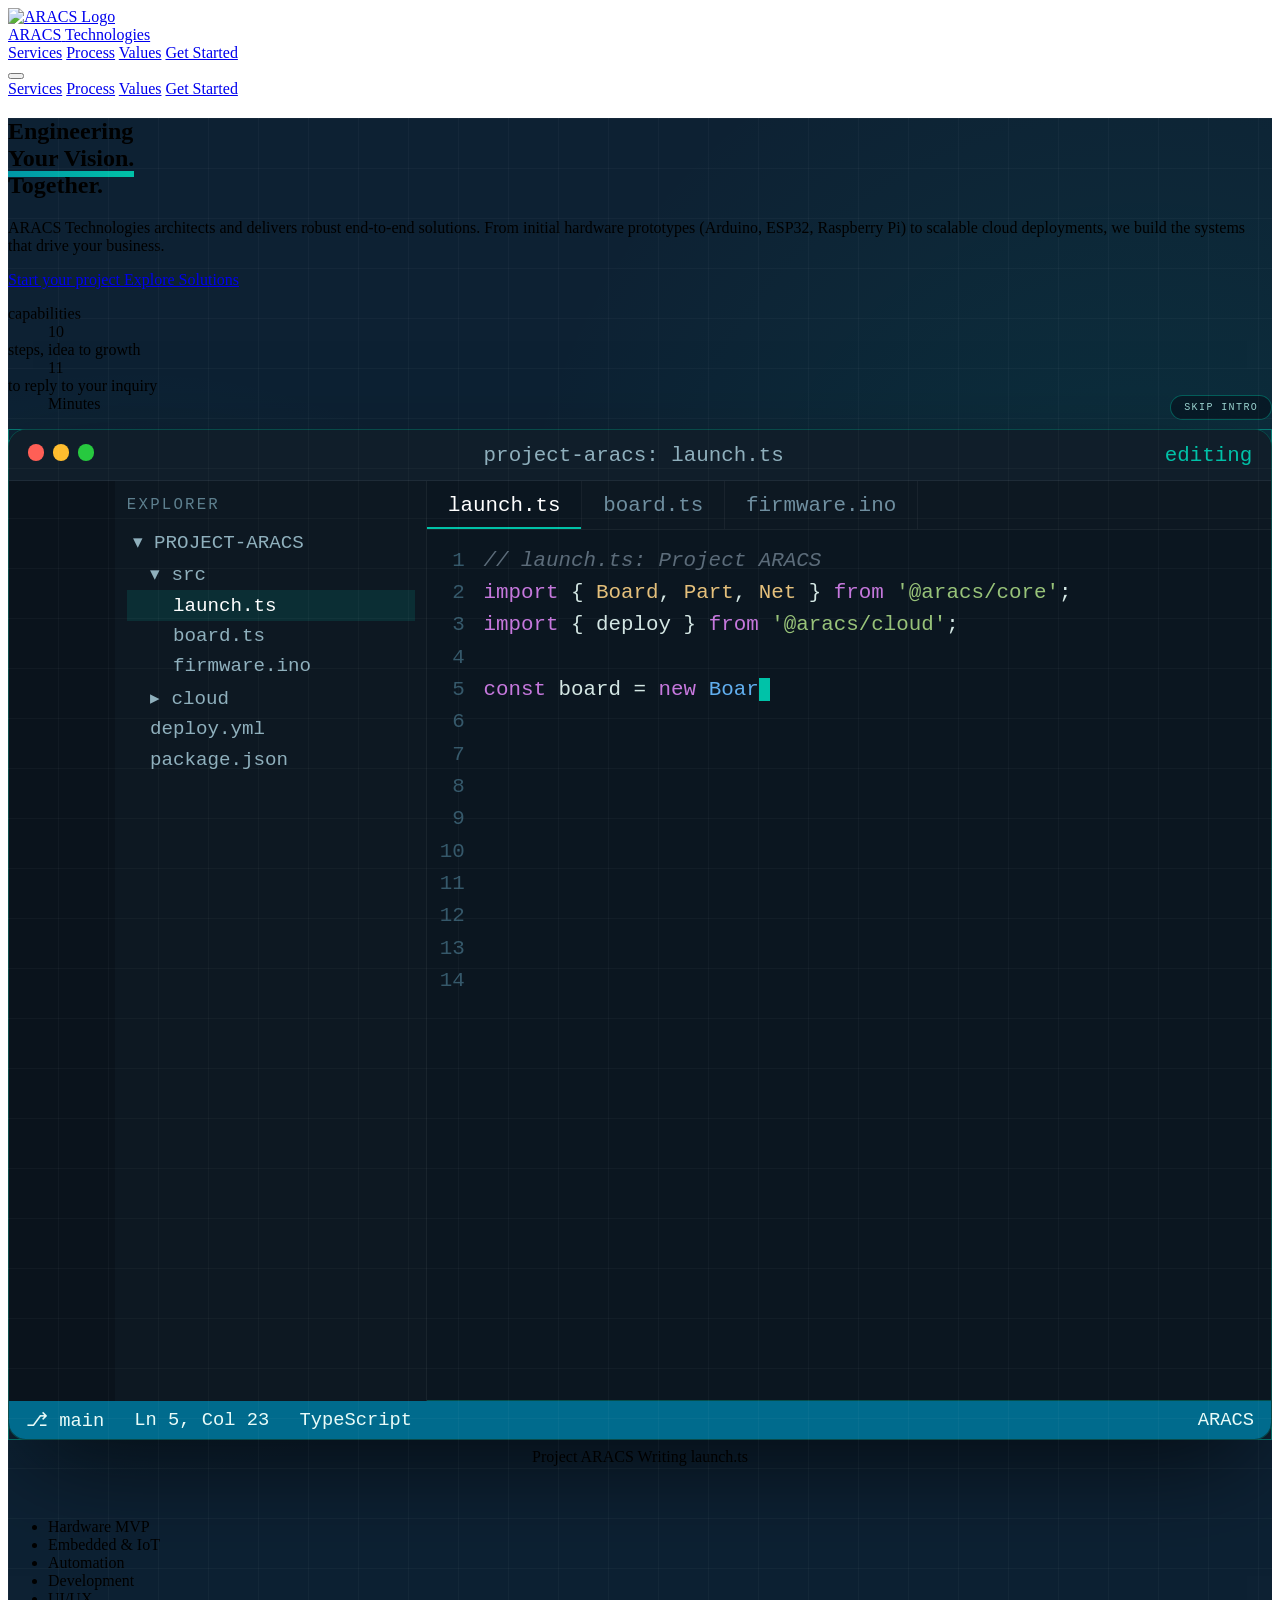
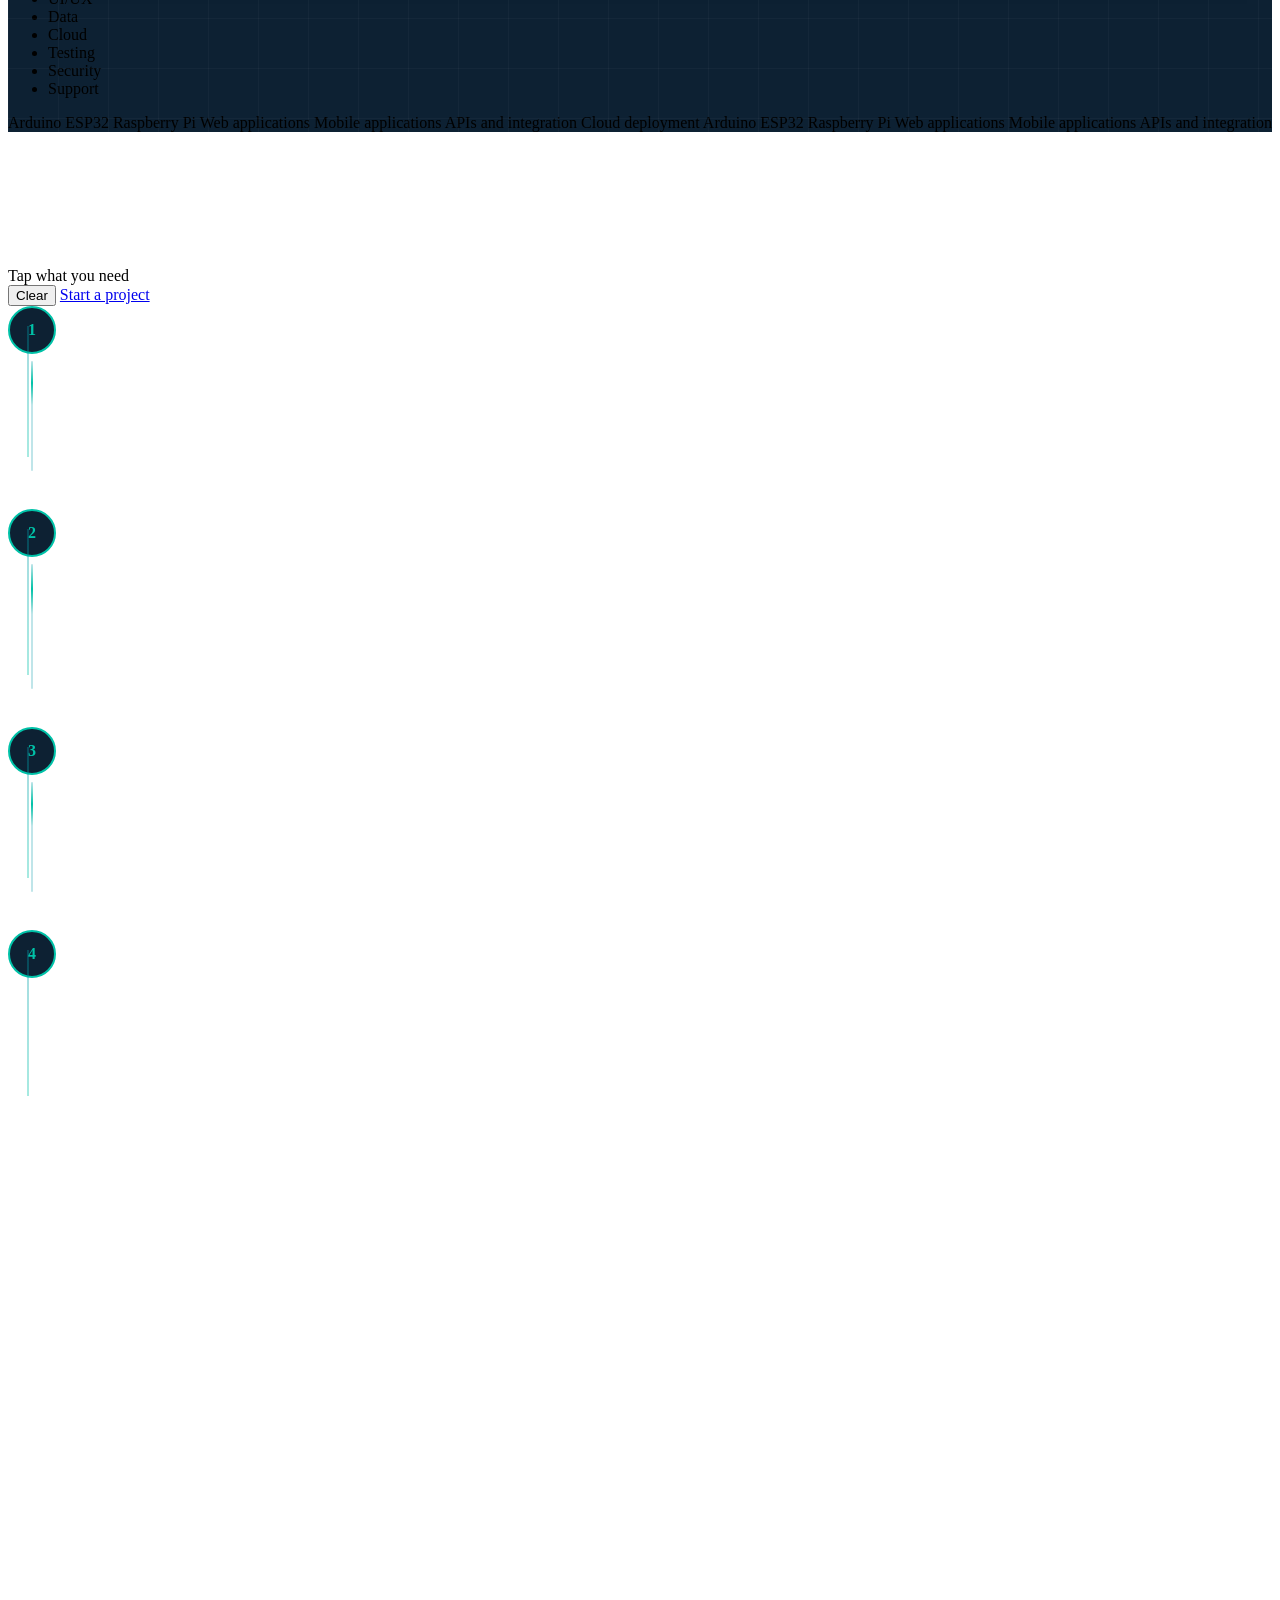
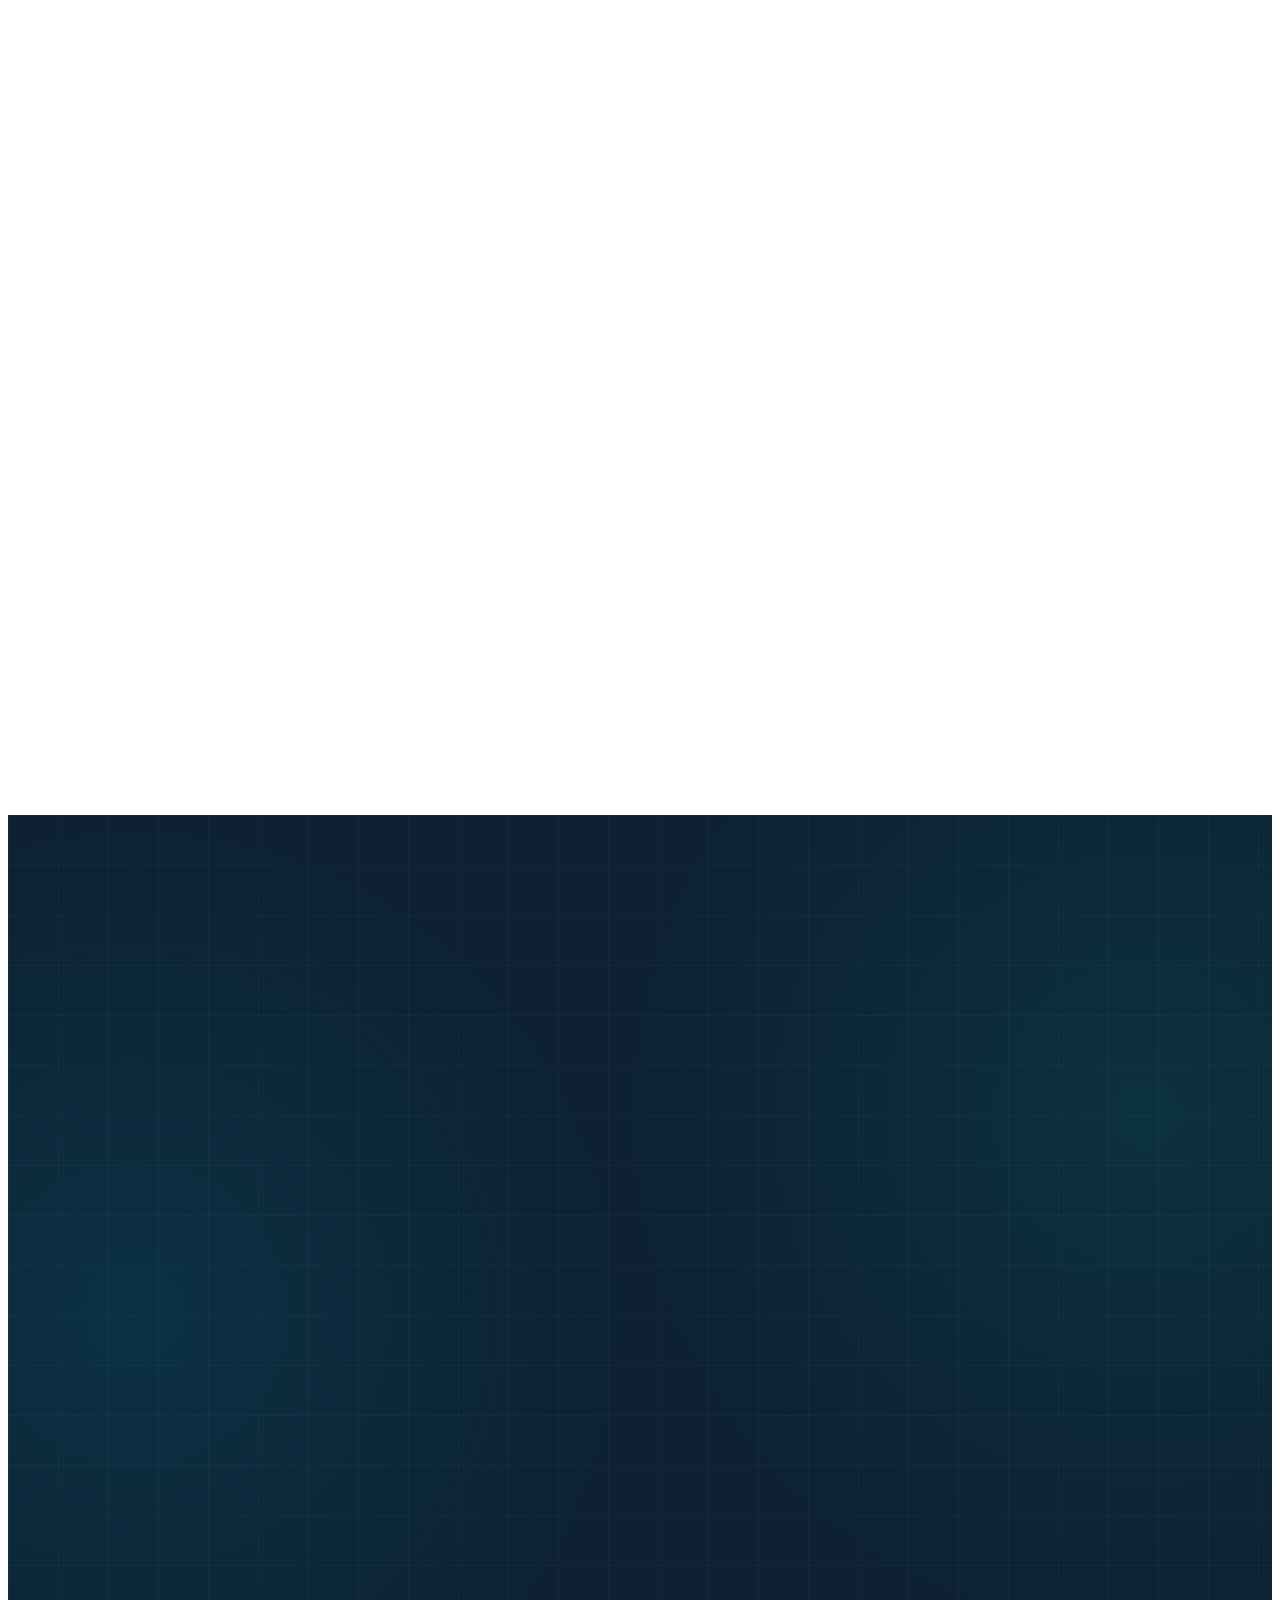
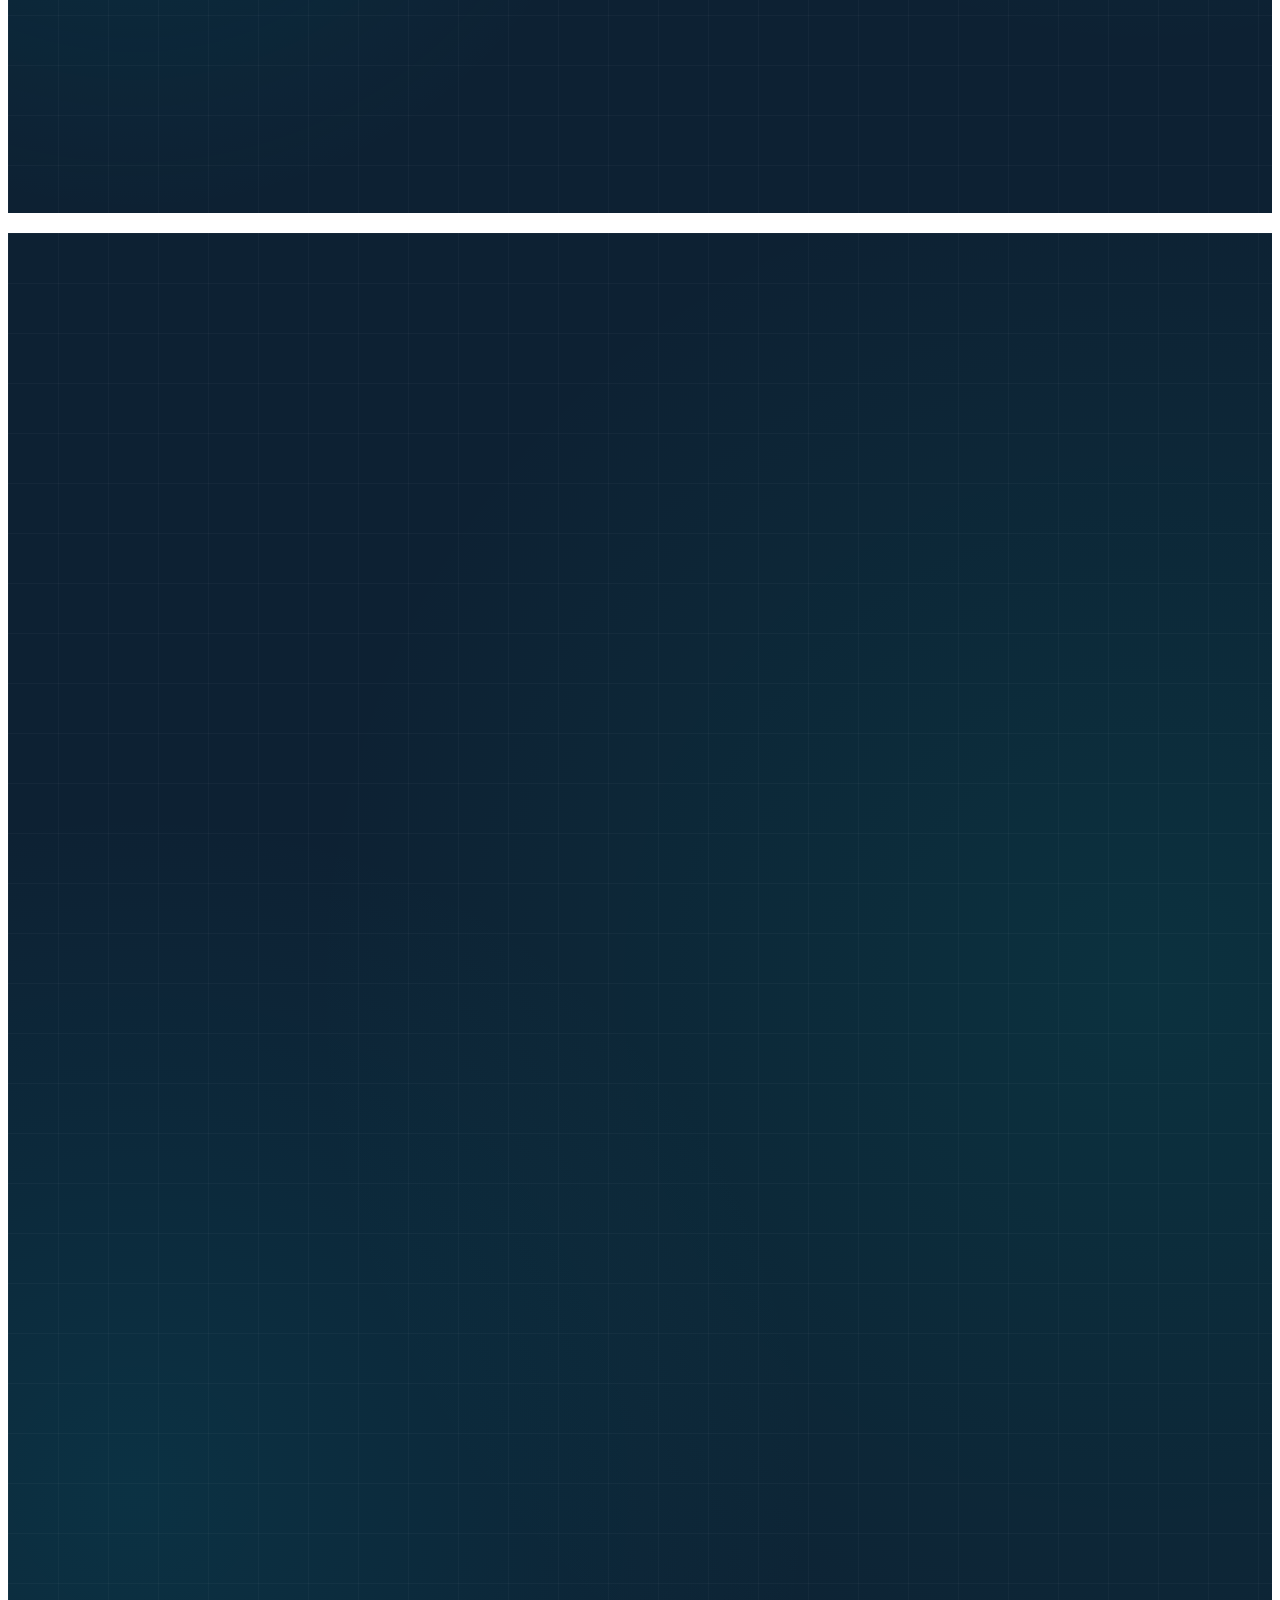
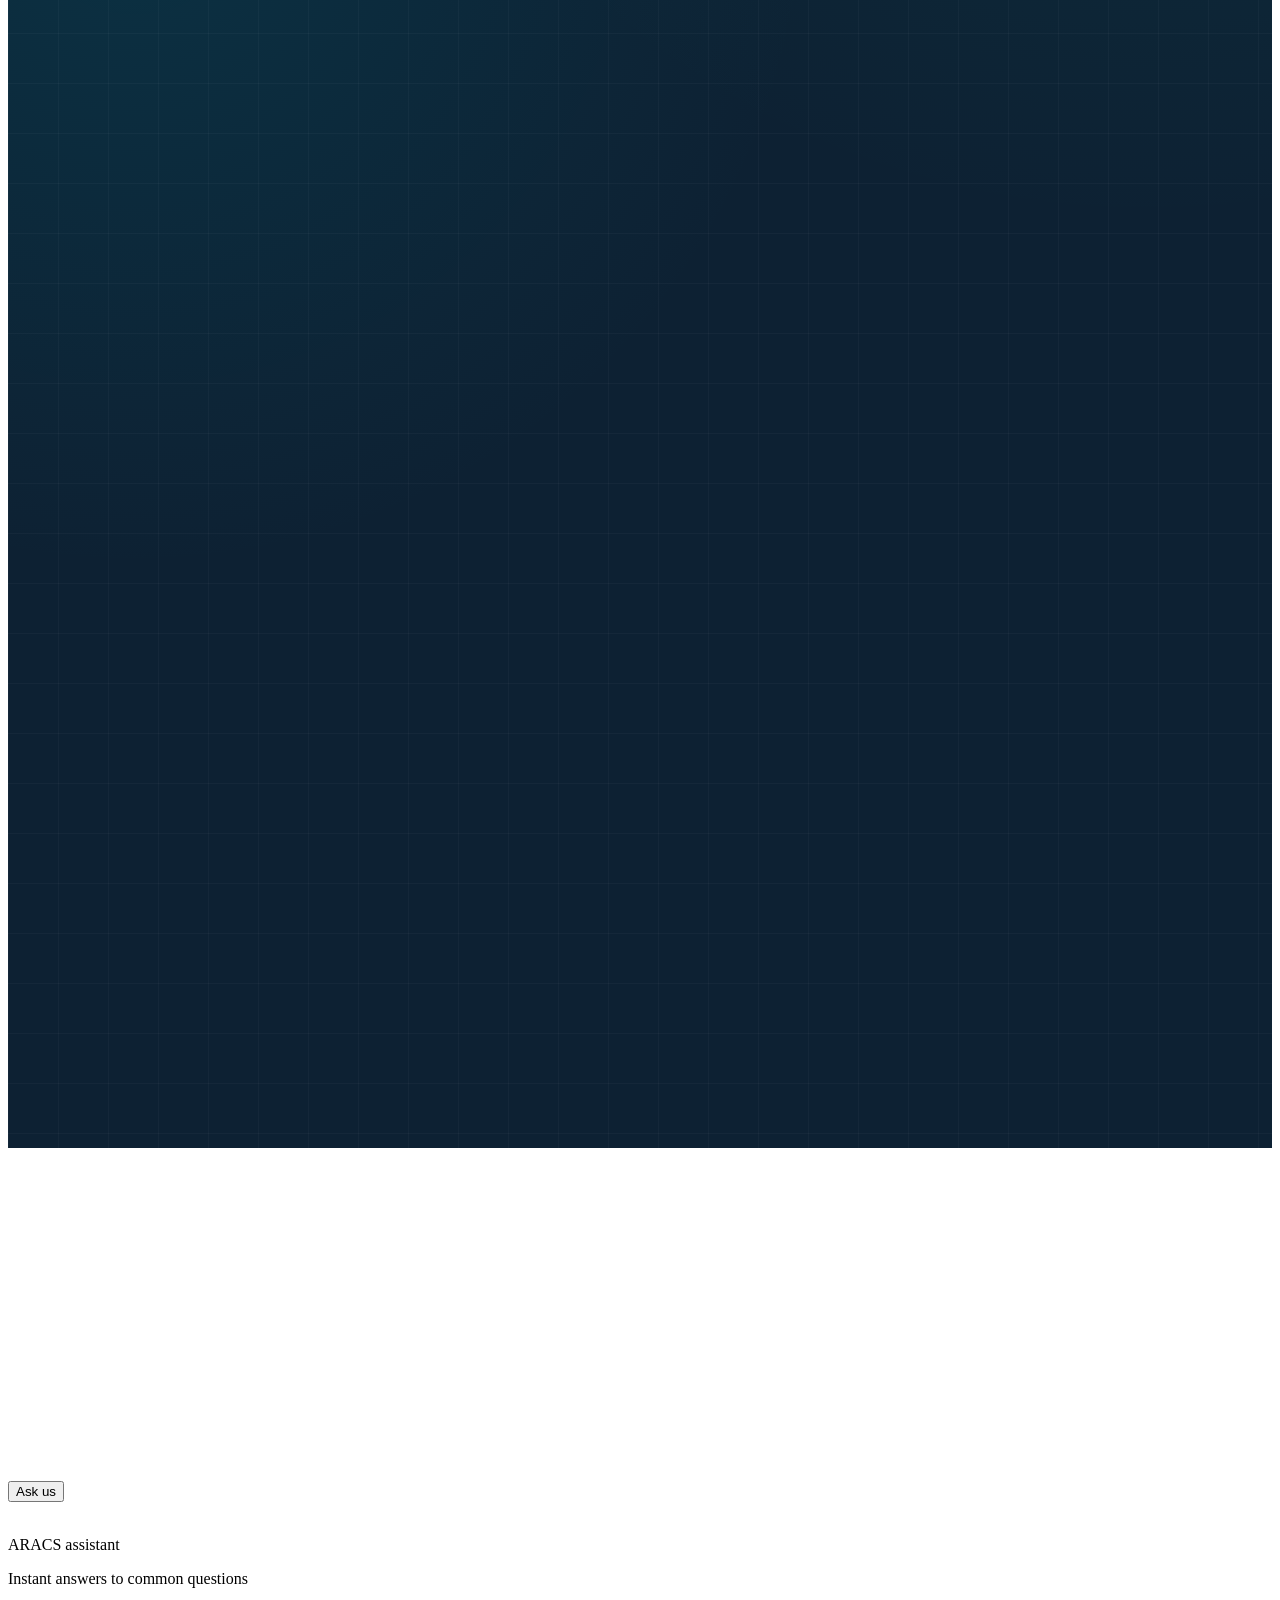
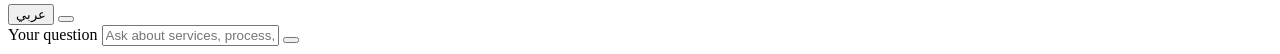
==== commit b0759614: "Update index.html" ====
--- a/index.html
+++ b/index.html
@@ -698,3 +698,4 @@
     <script src="./main.js"></script>
 </body>
 </html>
+
